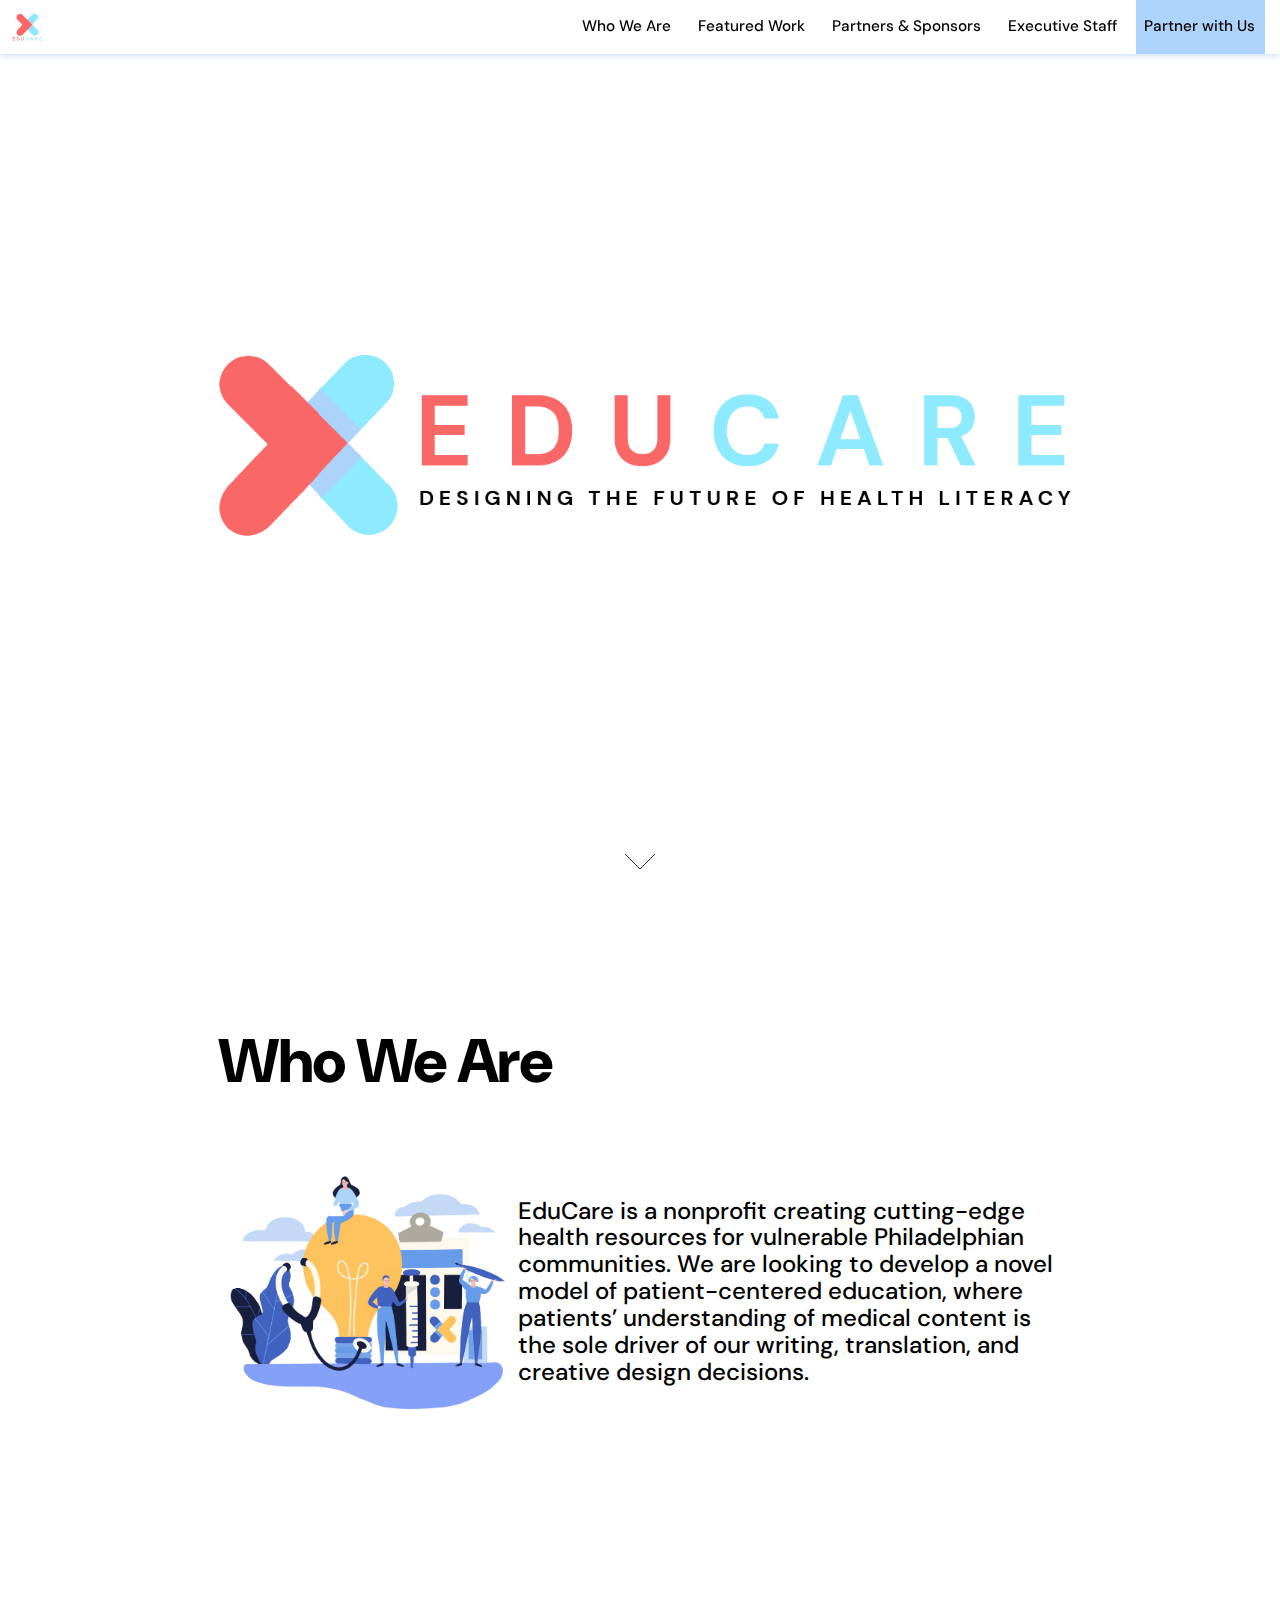
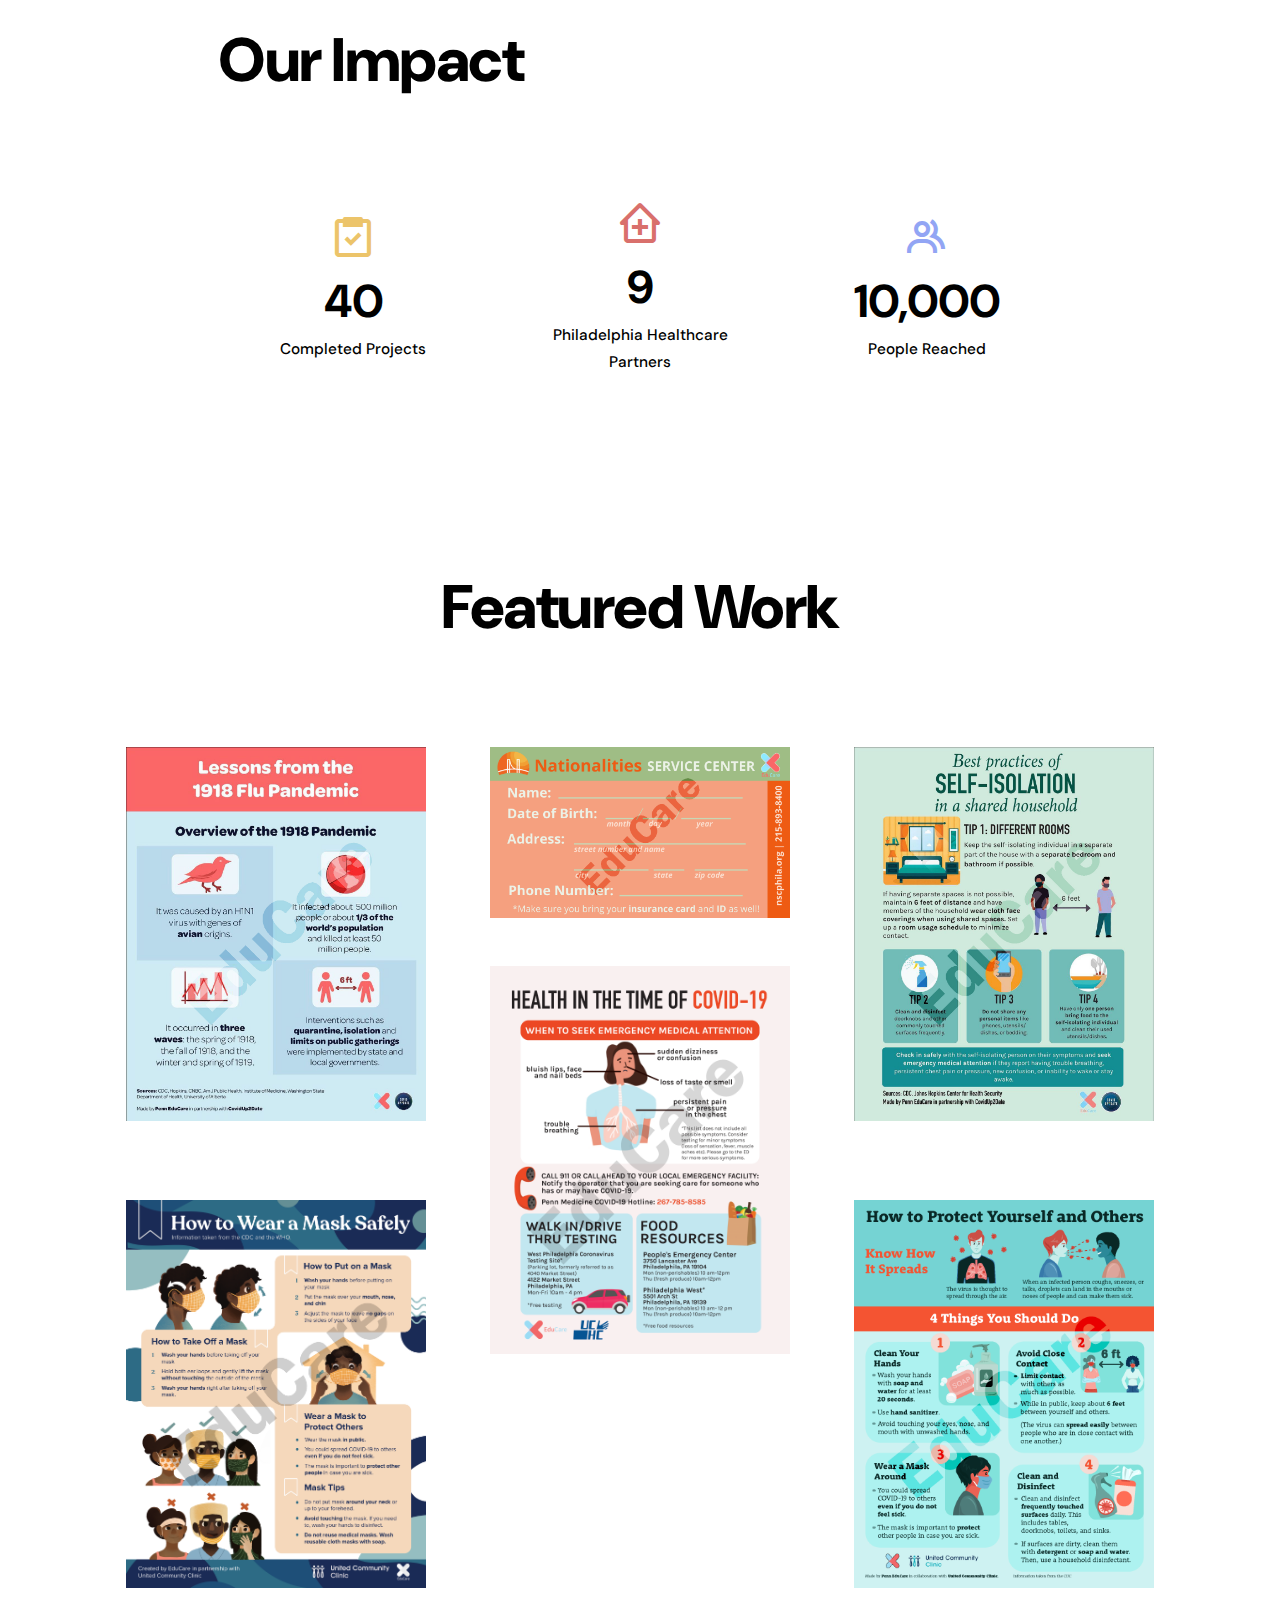
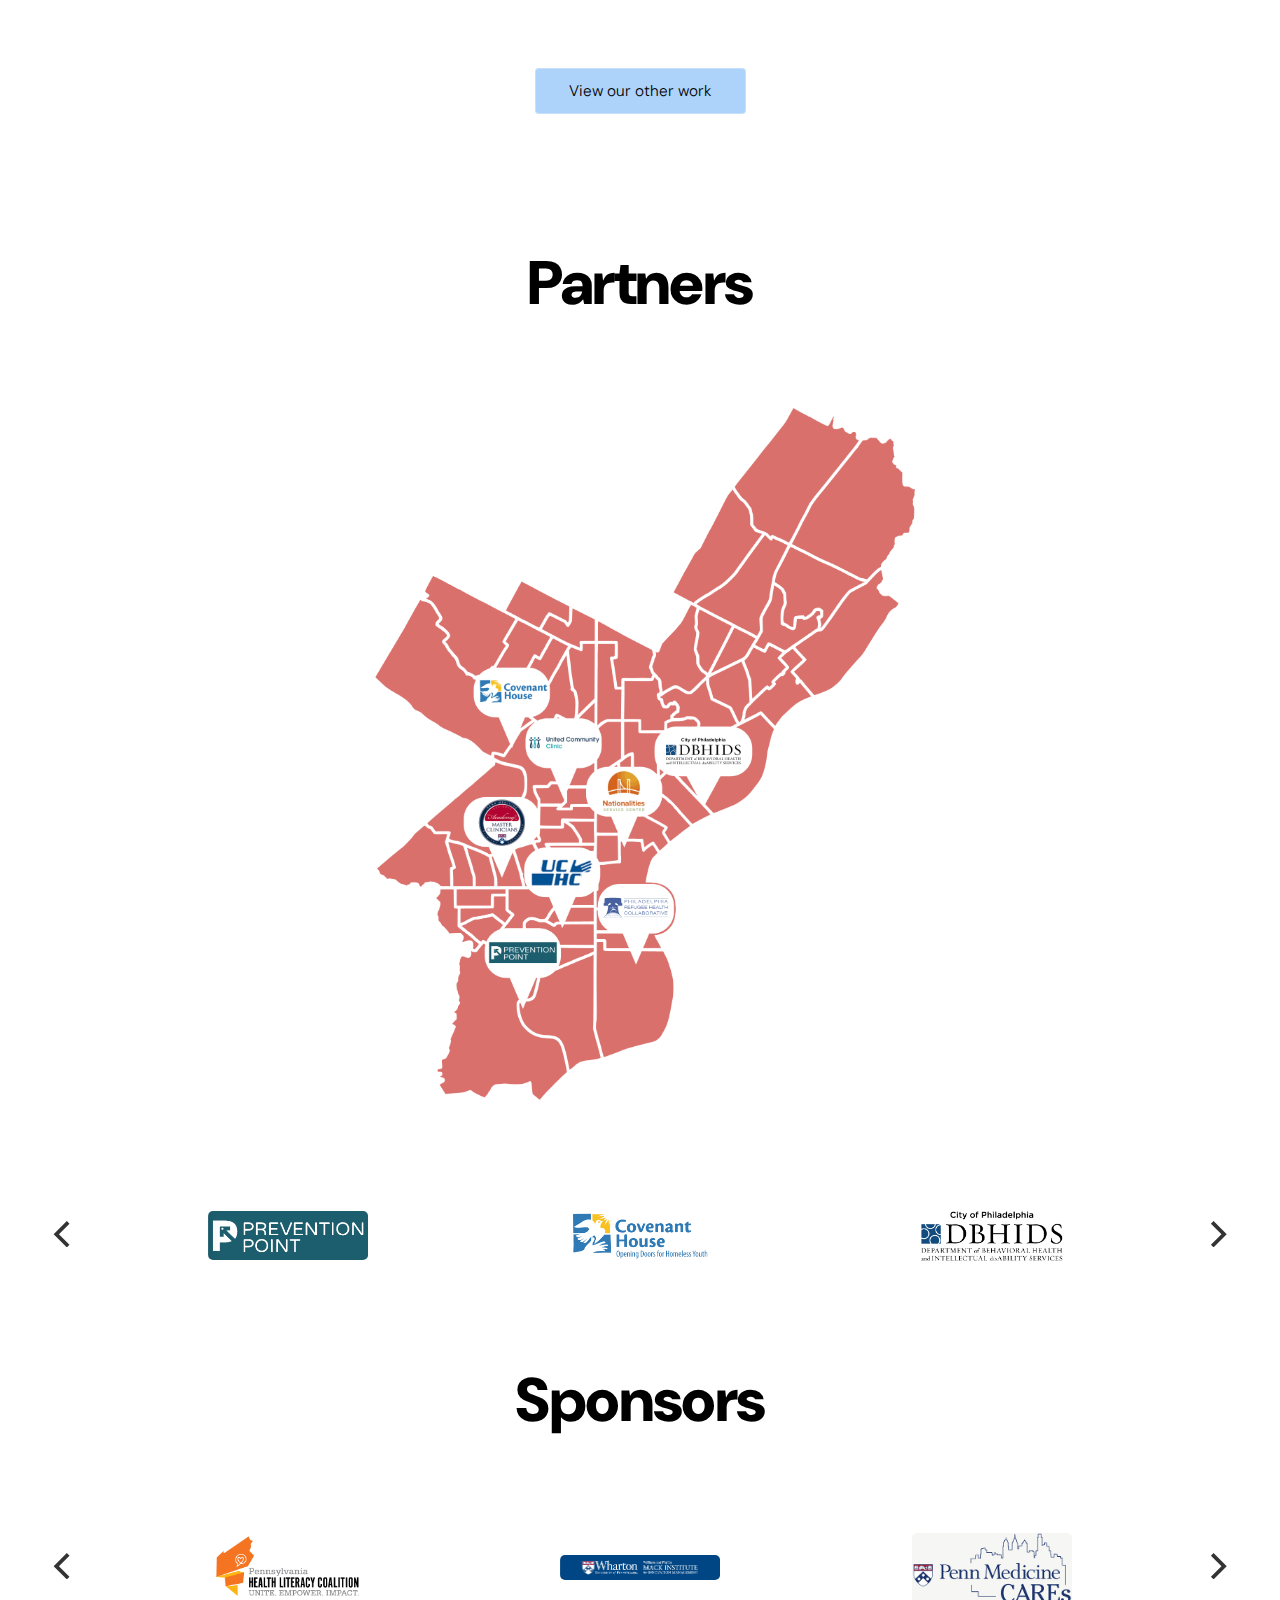
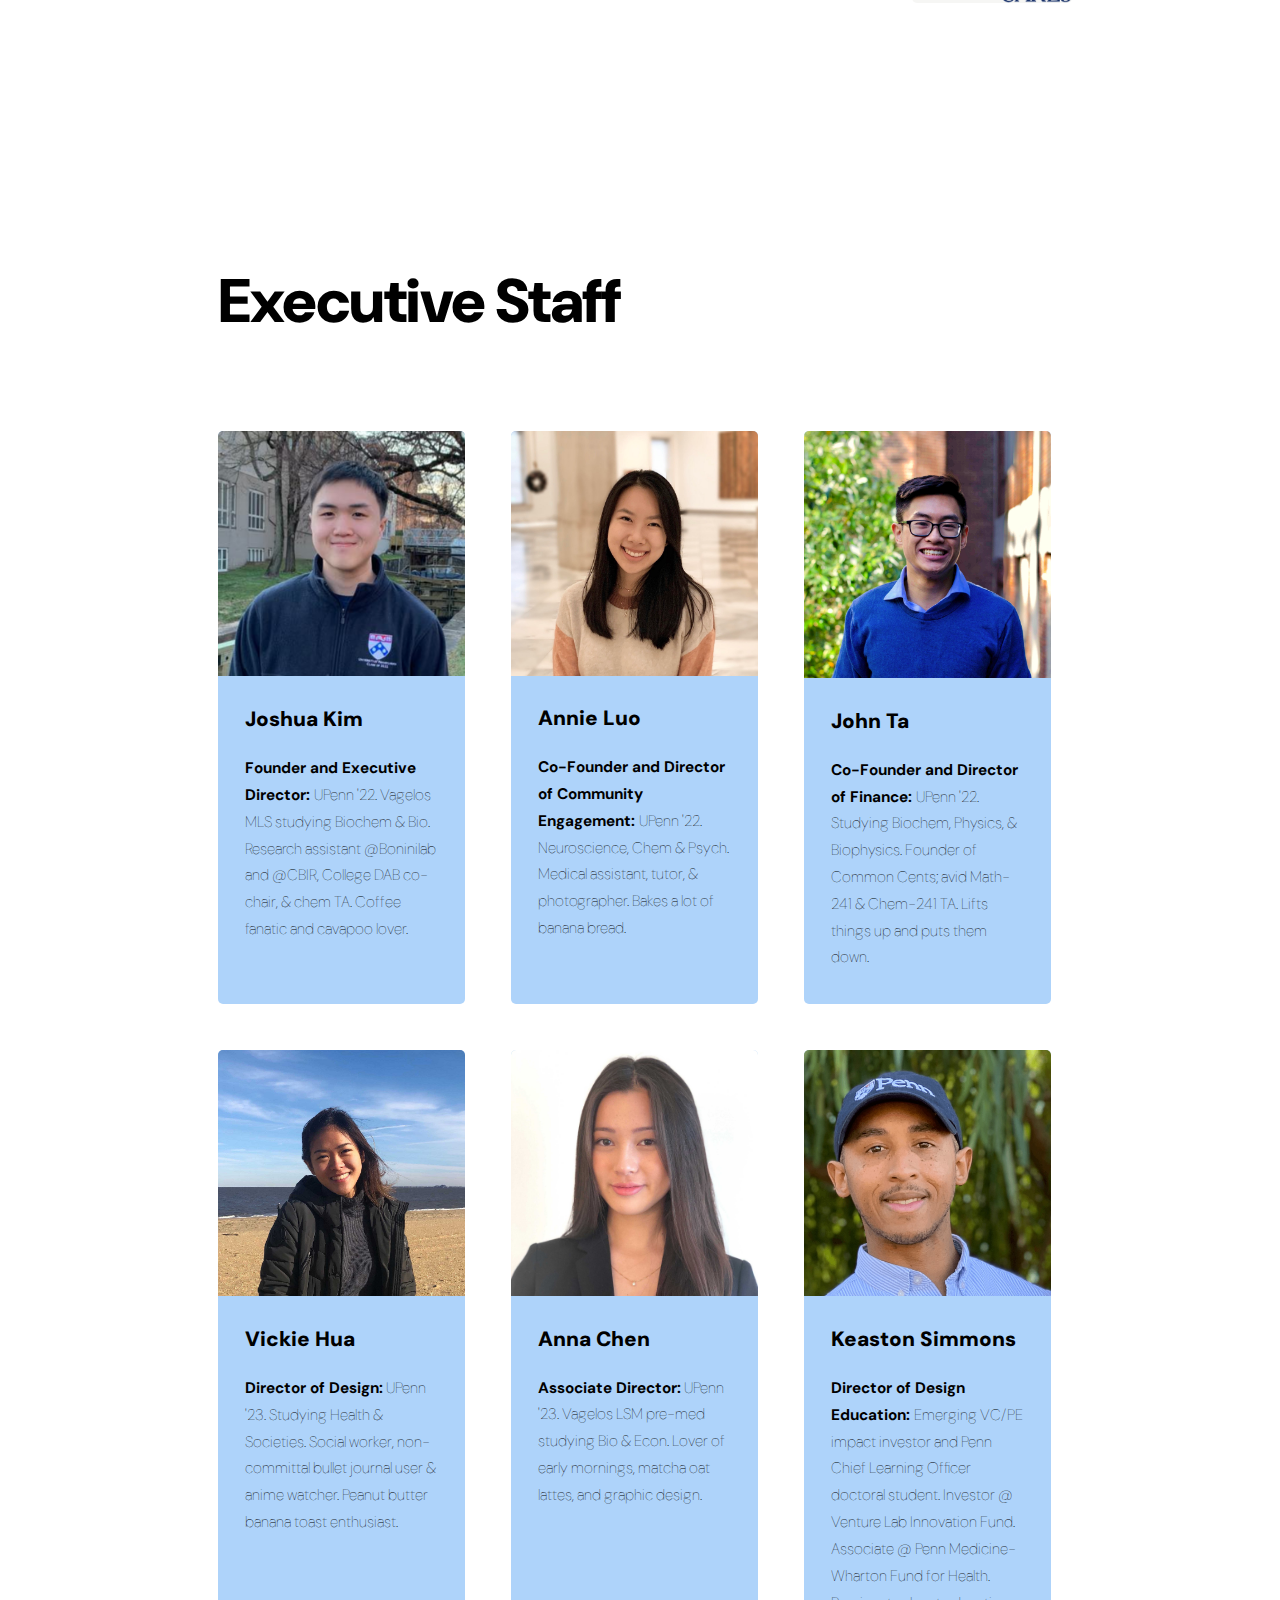
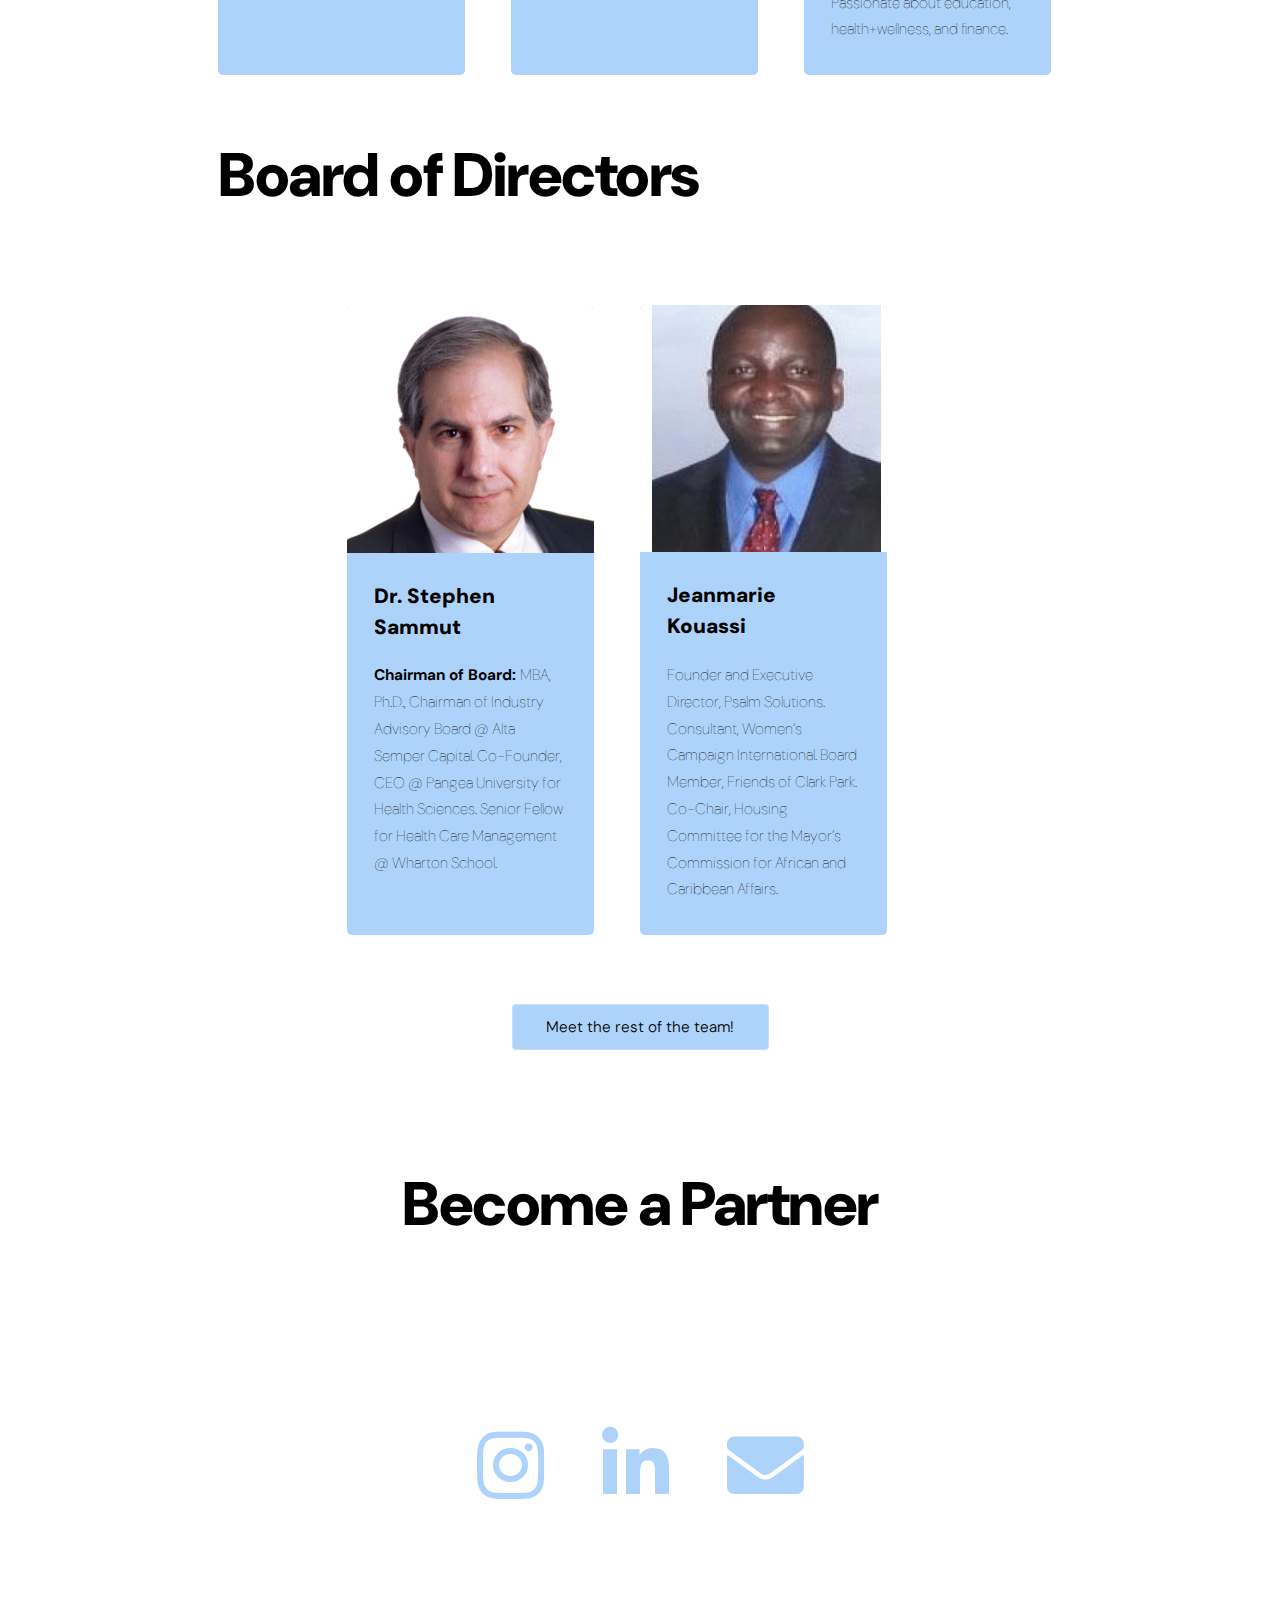
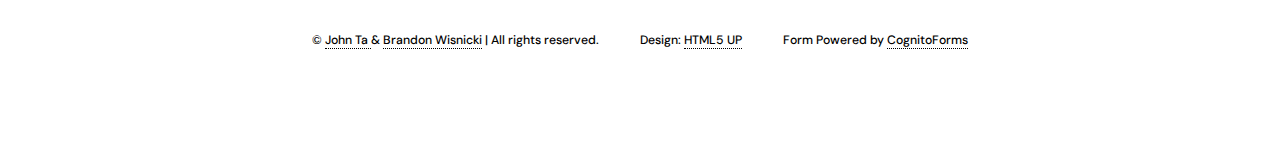
==== index.html @ 71093739 "prevention point" ====
<!DOCTYPE HTML>
<!--
	Code implemented and modified by John Ta (https://john-ta.com)

	Design & Scaling: HTML5 UP
	html5up.net | @ajlkn

	Free for personal and commercial use under the CCA 3.0 license (html5up.net/license)
-->
<html>

<head>
	<title>EduCare</title>
	<meta charset="utf-8" />
	<meta name="viewport" content="width=device-width, initial-scale=1, user-scalable=no" />
	 <meta name="keywords" content="EduCare, Philadelphia, UPenn, Pennsylvania, University of Pennsylvania, Health, Health Literacy">
	 
	 <meta name="description" content="Caring Through Patient Education"/>
	
	
<meta name="google-site-verification" content="NXAVe5AOjYnYst7MnRyB0MbP15GU6fzYdz9HgnEkq9w" />
	<link rel="stylesheet" href="assets/css/bios.css" />
	<link rel="stylesheet" href="assets/css/main.css" />
	<link rel="stylesheet" href="assets/css/custom.css" />
	<link rel="stylesheet" href="assets/css/flickity.min.css" media="screen">
	<script src="assets/js/flickity.pkgd.min.js"></script>
 
<link href='https://unpkg.com/boxicons@2.0.7/css/boxicons.min.css' rel='stylesheet'>
	<!-- 32x32 & 16x16 favicon support -->
	<link rel="icon" type="image/png" href="favicon32.png" sizes="32x32" />
	<link rel="icon" type="image/png" href="favicon16.png" sizes="16x16" />


	

	<!-- Global site tag (gtag.js) - Google Analytics -->
	<script async src="https://www.googletagmanager.com/gtag/js?id=UA-131825248-2"></script>
	<script>
		window.dataLayer = window.dataLayer || [];
		function gtag() { dataLayer.push(arguments); }
		gtag('js', new Date());

		gtag('config', 'UA-131825248-2');
	</script>
	
	
	<script>
	var ImageMap;
	
	window.onload = function () {
	console.log('Hi');
    ImageMap = function (map, img) {
            var n,
                areas = map.getElementsByTagName('area'),
                len = areas.length,
                coords = [],
                previousWidth = 3656;
            for (n = 0; n < len; n++) {
                coords[n] = areas[n].coords.split(',');
            }
            this.resize = function () {
                var n, m, clen,
                    x = img.offsetWidth / previousWidth;
                for (n = 0; n < len; n++) {
                    clen = coords[n].length;
                    for (m = 0; m < clen; m++) {
                        coords[n][m] *= x;
                    }
                    areas[n].coords = coords[n].join(',');
                }
                previousWidth = document.body.clientWidth;
                return true;
            };
            window.onresize = this.resize;
        },
        imageMap = new ImageMap(document.getElementById('partner-map'), document.getElementById('partner-img'));
    imageMap.resize();
    return;
}
	
	</script>
	


	<noscript>
		<link rel="stylesheet" href="assets/css/noscript.css" /></noscript>
</head>

<body class="is-preload landing">
	<div id="page-wrapper">

		<!-- Header -->
		<header id="header" style="position: fixed; top:0; background-color: white; box-shadow: #AED3FA 0 0 8px">

			<a href="#top" style="height: 100%;  border-bottom:none;">
				<img src="images/icon.png" style="padding:.75rem; max-height: 100%;" alt="EduCare" />
			</a>

			<!-- Nav bar -->
			<nav id="nav">
				<ul>
					<!-- <li><a href="#header">To top</a></li> -->

					<li><a href="#mission-statement">Who We Are</a></li>
					<li><a href="#featured-work">Featured Work</a></li>
					<li><a href="#partners-sponsors">Partners & Sponsors</a></li>
					<li><a href="#exec">Executive Staff</a></li>
					<li class="colored-bg-link"><a href="#six" style="color: black !important">Partner with Us</a></li>



				</ul>
			</nav>

		</header>

	<!-- <a href="apply.html">	<div id="notification">
		We're recruiting! Click here to apply.
		</div> </a> -->

		<!-- Top Banner -->
		<section id="banner">
			<div class="content" >
			

				<img class="desktop-logo" style="max-width: 70vw" src="images/neweducarelogo.png" alt="EduCare" />

<img class="mobile-logo" style="max-width: 70vw" src="images/icon.png" alt="EduCare" />

			</div>
			<a href="#mission-statement" class="goto-next">Next</a>
		</section>

		<!-- One -->
		<section id="mission-statement" class="wrapper alt style2">
		

			<div class="inner">
				<h2 style="font-weight: 1000; ">Who We Are</h2>
				
				<p class="mission" style="display: flex; align-items:center">
				
				
					<img alt="" style="width: 50%; min-width: 300px;" src="images\our_mission.png">
        

					<span class="paragraph-text">
						EduCare is a nonprofit creating cutting-edge health resources for vulnerable Philadelphian communities. We are looking to develop a novel model of patient-centered education, where patients’ understanding of medical content is the sole driver of our writing, translation, and creative design decisions. </span>

				</p>

			</div>
		</section>
		
				<!-- One -->
		<section id="impact" class="wrapper alt style2">
		

			<div class="inner">
				<h2 style="font-weight: 1000; ">Our Impact</h2>
				
				<div class="mission" style="display: flex; align-items:center; width: 100%; justify-content: space-around">
				
				<div style="margin-bottom: 1rem;  margin: 1rem; border-radius: 5px; padding: 1rem; width: 20rem; max-width: 90%; text-align: center"> 
				
				 
					<i class='bx  bx-task bx-lg bx-tada-hover' style="color: #ecc46a; font-size: 8rem"></i>
				
				<h1 class='numscroller' data-min='1' data-max='40' data-delay='1' data-increment='1'>40</h1>
				<p>Completed Projects </p>
				</div>
				
				<div style=" margin-bottom: 1rem; margin: 1rem; border-radius: 5px; max-width: 90%; padding: 1rem; width: 23rem; text-align: center "> 
				<i class='bx  bx-clinic bx-lg bx-tada-hover' style="color: #d9706c; font-size: 8rem"></i>
				<h1 class='numscroller' data-min='1' data-max='9' data-delay='1.25' data-increment='1'>9</h1>
				<p>Philadelphia Healthcare Partners </p>
				</div>
				
				<div style=" margin-bottom: 1rem; margin: 1rem; border-radius: 5px; max-width: 90%; padding: 1rem; width: 20rem; text-align: center "> 
				<i class='bx bx-group bx-lg bx-tada-hover' style="color: #92a5f4; font-size: 8rem"></i>
				<h1>
				<span class='numscroller' data-min='1' data-max='10' data-delay='1' data-increment='1'>10</span>,000</h1>
				<p>People Reached</p>
				</div>
				
				
				</div>

			</div>
		</section>

		<!-- Portfolio -->
		<section id="featured-work" class="wrapper alt style2">



			<h2 style="font-weight: 1000; text-align: center">Featured Work</h2>


			<div class="inner" style="width: 75%; margin-top: 0; padding-top: 0">


 <div style="display: flex; flex-direction: row;  justify-content: center">

                                    <div class="home-col">
                
                                        <div class="home-item" onclick="openModal('Lessons from the 1918 Flu Pandemic ', 
                                            'Myahn Walker, C’22', 
                                            'The 1918 influenza pandemic was an H1N1 virus that infected about one-third of the world’s population at that time. Along with @covidup2date, we wanted to inform the public that many lessons are still applicable to the COVID-19 pandemic.',			
                                            './images/portfolio/1918Flu_1.jpg',
                                            'cu2d',
                                            'https://www.instagram.com/p/CDwo8RPBx12/')">
                
                                            <img src="./images/portfolio/1918Flu_1.jpg" class="portfolio-img">
                
                
                                            </p>
                
                
                                        </div>
                                        <div class="home-item"> <img src="./images/portfolio/mask_safely.png" class="portfolio-img" onclick="openModal('How to Wear a Mask Safely', 
                                            'Cynthia Zhou, C’23', 
                                            'We developed a resource on the best practices for mask safety. This handout was given out to vulnerable Philadelphian populations during COVID-19 flu vaccine drives run by Penn Medicine.',
                                            './images/portfolio/mask_safely.png',
                                            'ucc')">
                
                                        </div>
                
                                    </div>
                
                                    <div style="display: flex; flex-direction: row;  justify-content: center">
                
                                        <div class="home-col">
                                            <div class="home-item"> <img src="./images/portfolio/WalletCard_1.png" class="portfolio-img" onclick="openModal('Wallet Card', 
                                                'Valerie Wang, W’24', 
                                                'Many recently arrived immigrants are unaware of the explicit information needed to attend a physician visit in the US. Along with NSC, we created a wallet card that includes all the required information.',
                                                './images/portfolio/WalletCard_1.png', 'nsc')
                                            ">
                
                                            </div>
                                            <div class="home-item" onclick="openModal('COVID-19 Symptoms & Testing Locations', 
                                                'Vickie Hua, C’23', 
                                                'This resource provides information about COVID-19 symptoms and testing locations in Philadelphia. UCHC will be attaching the handout to meals they provide to homeless Philadelphians. The infographic is posted on the @covidup2date Instagram page.',			
                                                './images/portfolio/HealthCovid_1.png',
                                            'uchc')">
                
                                                <img src="./images/portfolio/HealthCovid_1.png" class="portfolio-img">
                
                
                                                </p>
                
                
                                            </div>
                
                
                                        </div>
                
                
                                    </div>
                
                                    <div style="display: flex; flex-direction: row;  justify-content: center">
                
                                        <div class="home-col">
                
                                            <div class="home-item" onclick="openModal('Best Practices of Self-Isolation in a Shared Household', 
                                                'Vickie Hua, C’23', 
                                                'This resource, posted on the provides four helpful tips on self-isolating in a shared household if exposed to someone with COVID-19 or while waiting for test results to return. The infographic is posted on the @covidup2date Instagram page.',			
                                                './images/portfolio/SelfIsolation_1.jpg',
                                            'cu2d',
                                            'https://www.instagram.com/p/CCGwbOBh8Xh/')">
                
                                                <img src="./images/portfolio/SelfIsolation_1.jpg" class="portfolio-img">
                
                
                                                </p>
                
                
                                            </div>
                                            <div class="home-item"> <img src="./images/portfolio/protectyourselfandothers.png" class="portfolio-img" onclick="openModal('How to Protect Yourself and Others', 
                                                'Myahn Walker, C’22', 
                                                'We developed a resource on important measures to protect yourselves and others during the COVID-19 pandemic. This handout was given out to vulnerable Philadelphian populations during COVID-19 flu vaccine drives run by Penn Medicine.',
                                                './images/portfolio/protectyourselfandothers.png',
                                            'ucc')">
                
                                            </div>
                
                                        </div>
                
                
                                    </div>
                
                
                                </div>

				<div style="display: flex; justify-content: center">
					<a href="https://www.instagram.com/educare.health/
" class="button">View our other work</a>
				</div>

			</div>
		</section>





		<!-- Our Partners -->


		<section id="partners-sponsors" class="wrapper style2">

			<h2 style="font-weight: 1000; text-align: center" id="muli-font">Partners</h2>

			<div class="inner partner-section" style="width: 95%; margin-top: 0; padding-top: 0; display: flex; flex-direction: column">

				<div style="width:100%;display: flex; justify-content: center; align-items: center; ">
				<!--	<iframe title="" aria-label="Map" id="datawrapper-chart-Mkdyb" src="https://datawrapper.dwcdn.net/Mkdyb/3/"
					 scrolling="no" frameborder="0" style="z-index: 1; width: 0; min-width: 100% !important; border: none;" height="663"></iframe>
					<script type="text/javascript">!function () { "use strict"; window.addEventListener("message", (function (a) { if (void 0 !== a.data["datawrapper-height"]) for (var e in a.data["datawrapper-height"]) { var t = document.getElementById("datawrapper-chart-" + e) || document.querySelector("iframe[src*='" + e + "']"); t && (t.style.height = a.data["datawrapper-height"][e] + "px") } })) }();
					</script> -->
					
					<img alt="Map of Philadelphia and Partners" style="width: 40rem; max-width: 90%" id="partner-img" usemap="#partnermap" src="images/philly.png" />
				


<map name="partnermap" id="partner-map">
    <area target="_blank" alt="UHC" title="UHC" href="https://www.uchcphiladelphia.org" coords="1179,2628,1586,2883" shape="rect">
    <area target="_blank" alt="The Academy of Master Clinicians" title="The Academy of Master Clinicians" href="https://www.med.upenn.edu/fapd/academy-of-master-clinicians/" coords="874,2328,1200,2612" shape="rect">
    <area target="_blank" alt="Prevention Point" title="Prevention Point" href="https://ppponline.org/" coords="941,3078,1377,3359" shape="rect">
    <area target="_blank" alt="Covenant House" title="Covenant House" href="https://www.covenanthouse.org/" coords="874,1586,1313,1851" shape="rect">
    <area target="_blank" alt="DBHIDS" title="DBHIDS" href="https://dbhids.org/" coords="1940,1925,2460,2200" shape="rect">
    <area target="_blank" alt="NSC" title="NSC" href="https://nscphila.org/" coords="1558,2157,1931,2423" shape="rect">
    <area target="_blank" alt="United Community Clinic" title="United Community Clinic" href="https://www.unitedcommunityclinic.com/" coords="1184,1880,1604,2148" shape="rect">
    <area target="_blank" alt=" Refugee Clinic at Penn Center for Primary Care" title=" Refugee Clinic at Penn Center for Primary Care" href="https://www.med.upenn.edu/globalhealth/refugee-clinic.html" coords="1597,2819,2023,3097" shape="rect">
</map>
					
				</div>

<div class="main-carousel" data-flickity='{ "cellAlign": "center", "contain": true,  "autoPlay": 2000 ,  "wrapAround": true, "pageDots": false, "pauseAutoPlayOnHover": false   }'>
					<div class="carousel-cell">
						<a href="https://www.covenanthouse.org/"><img style="align-self: center; width: 200px; vertical-align: text-top" class="imagea" src="images/logos/covhouse.jpg"
						 alt="Covenant House Pennsylvania Logo" /> </a>
					</div>
					<div class="carousel-cell">
						<a href="https://dbhids.org/"><img style="align-self: center; vertical-align: text-top" class="imagea" src="images/logos/dbhids.jpg"
						 alt="Philadelphia Department of Behavioral Health and Intellectual Disability Services Logo" />
					  </a>
					
					</div>
  
  
    <div class="carousel-cell">
						<a href="https://nscphila.org"><img style="align-self: center; vertical-align: text-top" class="imagea" src="images/nsc.png" alt="Nationalities Service Center Logo" />
						  </a>


  </div>
  
  
    <div class="carousel-cell">
						<a href="https://www.unitedcommunityclinic.com/"> <img style="align-self: center;  vertical-align: text-top" class="imagea" src="images/logos/ucc.jpg"
						 alt="United Community Clinic Logo" />
					  </a>
  </div>
  
    <div class="carousel-cell">
						<a href="https://www.med.upenn.edu/globalhealth/refugee-clinic.html">	<img style="align-self: center;  vertical-align: text-top" class="imagea" src="images/logos/womenrefugeeclinic.png"
						 alt="Refugee Women’s Clinic Logo" />
					  </a>
  </div>
  
    <div class="carousel-cell">
						<a href="https://www.uchcphiladelphia.org/"><img style="align-self: center;vertical-align: text-top" class="imagea" src="images/uchc2.png" alt="University City Hospitality Coalition Logo" />
						  </a>


  </div>
  
 
      <div class="carousel-cell">
						<a href="https://www.med.upenn.edu/fapd/academy-of-master-clinicians/"><img style="align-self:center;  vertical-align: text-top" class="imagea" src="images/logos/master-clinicians.png"
						 alt="Penn Academy of Master Clinicians Logo" />
						  </a>


  </div>
  
   <div class="carousel-cell">
						<a href="https://ppponline.org/"> <img style="align-self: center;  vertical-align: text-top" class="imagea" src="images/logos/Prevention_Point.png"
						 alt="Prevention Point Logo" />
					  </a>
  </div>
  


  
</div>


				<div style="display: flex; flex-wrap: wrap; align-items: stretch; justify-content: center;">
			
				
				</div>
				
							<h2 style="font-weight: 1000; text-align: center; margin-bottom: 0" id="muli-font">Sponsors</h2>
											

<div class="main-carousel" data-flickity='{ "cellAlign": "center", "contain": true,  "autoPlay": 2000 ,  "wrapAround": true, "pageDots": false, "pauseAutoPlayOnHover": false   }'>
					
  <div class="carousel-cell">
			<a href="https://mackinstitute.wharton.upenn.edu/"><img style="align-self: center; width: 200px; vertical-align: text-top" class="imagea" src="images/logos/Mack_Institute.png"
						 alt="Mack Institute Logo" />
						<!-- Link --> </a>				 
  </div>
  
    <div class="carousel-cell">
			<a href="https://www.pennmedicine.org/about/serving-our-community"><img style="align-self: center; width: 200px; vertical-align: text-top" class="imagea" src="images/logos/pm_cares.jpg"
						 alt="Penn Medicine CAREs Grant Logo" />
						<!-- Link -->  </a>			 
  </div>
  
    <div class="carousel-cell">
		<a href="https://www.gingerlabs.com/"><img style="align-self: center; width: 200px; vertical-align: text-top" class="imagea" src="images/logos/notability.jpg"
						 alt="Notability Logo" />
						<!-- Link -->  </a>				 
  </div>
  
    <div class="carousel-cell">
			<a href="https://entrepreneurship.wharton.upenn.edu/innovation-fund/"> <img style="align-self: center; width: 200px; vertical-align: text-top" class="imagea" src="images/logos/innofund.png"
						 alt="Innovation Fund Implementation Award - Venture Lab Logo" />
						<!-- Link --> </a>			 
  </div>
  
    <div class="carousel-cell">
			<a href="https://asana.com/"><img style="align-self: center; width: 200px; vertical-align: text-top" class="imagea" src="images/logos/asana.png"
						 alt="Asana Logo" />
						<!-- Link -->  </a>				 
  </div>
  
   <div class="carousel-cell">
						<a href="https://healthliteracypa.org/"> <img style="align-self: center; width: 200px; vertical-align: text-top" class="imagea" src="images/logos/phlc.png"
						 alt="Pennsylvania Health Literacy Coalition Logo" />
						 </a>
  </div>
  

	
			</div>



			<!-- <a href="#featured-work" class="goto-next scrolly">Next</a> -->

		</section>

		<!-- Our team section bios -->
		<section id="exec" class="wrapper  style2">
			<div class="inner">

				<h2 style="font-weight: 1000">Executive Staff</h2>

				<!-- ABOUT THE TEAM SECTION-->

				<section class="features">
					<article>
						<img class="imagea" src="images/joshkim123.png" alt="Joshua Kim Headshot" />

						<h3 style="font-weight: 1000">
							Joshua Kim
						</h3>

						<p id="nunito-font-thin">
							<b id="nunito-font">Founder and Executive Director: </b> UPenn '22. Vagelos MLS studying Biochem & Bio. Research assistant @Boninilab and @CBIR, College DAB co-chair, & chem TA. Coffee fanatic and cavapoo lover.
						</p>

					</article>

					<article>
						<img class="imagea" src="images/annieluo123.jpeg" alt="Annie Luo Headshot" />

						<h3 style="font-weight: 1000" id="muli-font">
							Annie Luo
						</h3>

						<p id="nunito-font-thin">
							<b id="nunito-font">Co-Founder and Director of Community Engagement: </b> UPenn '22. Neuroscience, Chem &amp; Psych. Medical assistant, tutor, &amp; photographer. Bakes a lot of banana bread.
						</p>

					</article>

					<article>
						<img class="imagea" src="images/profiles/John_Ta.jpg" alt="John Ta Headshot" />

						<h3 style="font-weight: 1000" id="muli-font">
							John Ta
						</h3>

						<p id="nunito-font-thin">
							<b id="nunito-font">Co-Founder and Director of Finance: </b> UPenn '22. Studying Biochem, Physics, & Biophysics. Founder of Common
							Cents; avid Math-241 & Chem-241 TA. Lifts things up and puts them down.
						</p>

					</article>



					<article>
						<img class="imagea" src="images/profiles/Vickie_Hua.jpg" alt="Vickie Hua Headshot" />

						<h3 style="font-weight: 1000" id="muli-font">
							Vickie Hua
						</h3>

						<p id="nunito-font-thin">
							<b id="nunito-font">Director of Design:</b> UPenn '23. Studying Health & Societies. Social worker, non-committal bullet
							journal user & anime watcher. Peanut butter banana toast enthusiast.
						</p>

					</article>

					<article>
						<img class="imagea" src="images/profiles/Anna_Chen.jpg" alt="Anna Chen Headshot" />

						<h3 style="font-weight: 1000" id="muli-font">
							Anna Chen
						</h3>

						<p id="nunito-font-thin">
							<b id="nunito-font">Associate Director:</b> UPenn '23. Vagelos LSM pre-med studying Bio & Econ. Lover of early
							mornings, matcha oat lattes, and graphic design.
						</p>

					</article>
					
					<article>
								<img class="imagea" src="images/profiles/Keaston_Simmons.jpg" alt="" />

								<h3 style = "font-weight: 1000" id = "muli-font" class="">
									Keaston Simmons
								</h3>

								<p id = "nunito-font-thin">
								<strong>Director of Design Education: </strong>Emerging VC/PE impact investor and Penn Chief Learning Officer doctoral student. Investor @ Venture Lab Innovation Fund. Associate @ Penn Medicine-Wharton Fund for Health. Passionate about education, health+wellness, and finance.
								</p>

							</article>

			
				</section>
				
				

						<h2 style = "font-weight: 1000" id = "muli-font" class="">Board of Directors</h2> 

						<!-- ABOUT THE TEAM SECTION-->
						
						<section class="features" style="justify-content: center">
							
							<article>
								<img class="imagea" src="images/profiles/Steve_Sammut.jpg" alt="" />

								<h3 style = "font-weight: 1000" id = "muli-font" class="">
									Dr. Stephen Sammut
								</h3>

								<p id = "nunito-font-thin">
									<strong>Chairman of Board: </strong>MBA, Ph.D., Chairman of Industry Advisory Board @ Alta Semper Capital. Co-Founder, CEO @ Pangea University for Health Sciences. Senior Fellow for Health Care Management @ Wharton School. 
								</p>

							</article>
							
								<article>
								<img class="imagea" src="images/profiles/jeanmarie_kouassi.jpg" alt="" />

								<h3 style = "font-weight: 1000; width: 90%" id = "muli-font" class="">
									 Jeanmarie Kouassi
								</h3>

								<p id = "nunito-font-thin">
Founder and Executive Director, Psalm Solutions. Consultant, Women’s Campaign International. Board Member, Friends of Clark Park. Co-Chair, Housing Committee for the Mayor’s Commission for African and Caribbean Affairs.
								</p>

							</article>

						
						</section>
					
			</div>

			<div style="display: flex; justify-content: center">
				<a href="team.html" class="button">Meet the rest of the team!</a>
			</div>


		</section>


		<!-- Five 
		<section id="five" class="wrapper style2 special fade">
			<div class="container" style="text-align: center">
				<header>


					<h2 style="font-weight: 1000" id="muli-font">Interested in joining our team?</h2>

					<img alt="" src="images\join_team.png" style="width: 35%;min-width: 300px;">

					<p class="paragraph-text"> We're actively recruiting for our Research, Design, and Strategic Finance Teams. 
						<br /><br />

						<b>
							Interested in Joining? </b>
					</p>

					<a href="apply.html" class="button">Apply Now!</a>

				</header>-->

				<!--
						<div class="col-4 col-12-xsmall"> 
							<ul class="actions">
								<li id = "trebuchet-font" style = "margin: 0 auto 0 auto;"><a href="https://forms.gle/VSNJZa3ZbFjcKhtH8" class="button">Apply today!</a></li>
							</ul>
						</div>
					-->

			</div>
		</section>
		<section id="six" class="wrapper style2 special fade">
					<h2 style="font-weight: 1000" id="muli-font">Become a Partner</h2>

<div class="cognito">
<script src="https://www.cognitoforms.com/s/T7jB8YR8Yki3M7vwAcU1og"></script>
<script>Cognito.load("forms", { id: "1" });</script>
</div>
		</section>


		<!-- Footer -->
		<footer id="footer">
			<ul class="icons" style="font-size: 3rem">

				<li><a href="https://instagram.com/educare.health" class="icon brands alt fa-instagram"><span class="label">Instagram</span></a></li>

				<li><a href="https://www.linkedin.com/company/penneducare/" class="icon brands alt fa-linkedin-in"><span class="label">LinkedIn</span></a></li>

				<li><a href="mailto:info@educarehealth.org" class="icon solid alt fa-envelope"><span class="label">Email</span></a></li>
			</ul>
			<ul class="copyright">
				<li>&copy; <a href="https://john-ta.com"> John Ta </a> & <a href="https://www.brandonwisnicki.com/"> Brandon
						Wisnicki</a> | All rights reserved.</li>

				<li>Design: <a href="http://html5up.net">HTML5 UP</a></li>
				<li>Form Powered by <a href="https://www.cognitoforms.com">CognitoForms</a></li>

			</ul>
		</footer>

	</div>


	<!-- Modal -->
	<div id="myModal" class="modal">

		<!-- Modal content -->
		<div class="modal-content">
			<div class="modal-header">
				<span class="close">&times;</span>
				<h2 id="modal-title" class="modal-text"></h2>
			</div>
			<div class="modal-body">
				<div style="display: flex; flex-direction: row; flex-wrap: wrap;  justify-content: center; align-items: center;">
					<img alt="Graphic" id="modal-image" class="modal-img" />

					<div style="display: flex; flex-direction: column;">
						<p style="width: 600px; max-width: 40vw; padding-left: 2rem;" class="modal-text" id="description-text">

						</p>
						<a target="_blank" id="instagram-link" class="icon brands alt fa-instagram" style="color: black; padding-left: 2rem;"><span
							 class="label">Instagram</span> View on Instagram</a>

						<div class="modalMetaBox">
							<i class="modal-text" id="author-text">
							</i>

							<p>
								<span id="partner-name"></span></p>
						</div>


					</div>
				</div>
			</div>

		</div>

	</div>

	<!-- Scripts -->
	
	
	

        <script>
                var modal = document.getElementById("myModal");
        
                var partnerName = document.getElementById('partner-name');
        
                var title = document.getElementById("modal-title");
        
                var author = document.getElementById("author-text");
        
                var description = document.getElementById("description-text");
        
                var igLink = document.getElementById('instagram-link')
        
                var partners = {
        
                    nsc: 'images/nsc.png',
                    cu2d: 'images/covidup2date.png',
                    uchc: 'images/uchc2.png',
					ucc: 'images/logos/ucc.jpg'
        
                };
        
        
                var image = document.getElementById('modal-image');
                // Get the button that opens the modal
        
                // Get the <span> element that closes the modal
                var span = document.getElementsByClassName("close")[0];
        
                // When the user clicks the button, open the modal 
        
                // When the user clicks on <span> (x), close the modal
                span.onclick = function () {
                    modal.style.display = "none";
                }
        
                function getPartnerName(partner) {
                    switch (partner) {
                        case 'nsc':
                            return 'Nationalities Service Center (NSC)'
                        case 'cu2d':
                            return '@CovidUp2Date'
                        case 'uchc':
                            return 'University City Hospitality Coalition'
						case 'ucc':
							return 'United Health Clinic'
						default:
							return 'an Organization'
                    }
                }
        
                function openModal(titleText, authorText, descriptionText, link, partner, ig) {
                    var modal = document.getElementById("myModal");
        
        
                    if(ig){
                        igLink.style.opacity = 1;
                        igLink.href = ig;
                    }
                    else {
        
                        igLink.removeAttribute("href");
                        igLink.style.opacity = 0;
                    }
        
                    title.textContent = titleText;
                    author.textContent = 'Created by ' + authorText;
                    description.textContent = descriptionText;
                    image.src = link;
                    
                    modal.style.display = "block";
        
                    partnerName.textContent = "In Partnership with " + getPartnerName(partner);
                }
        
                window.onclick = function (event) {
                    if (event.target == modal) {
                        modal.style.display = "none";
                    }
                }
        
            </script>
			
	<script>
	//Notification popup script
	/*window.addEventListener('load', 
	  function() { 
		setTimeout(function(){ 
		 document.getElementById('notification').style.top = '5rem';
	 	 document.getElementById('notification').style.opacity = '1';
	 }, 500);
		
		
		
	  }, false);*/

	</script>
	
	<script src="assets/js/jquery.min.js"></script>
	<script src="assets/js/jquery.numscroller-1.0.js"></script>
	<script src="assets/js/jquery.scrolly.min.js"></script>
	<script src="assets/js/jquery.dropotron.min.js"></script>
	<script src="assets/js/jquery.scrollex.min.js"></script>
	<script src="assets/js/browser.min.js"></script>
	<script src="assets/js/breakpoints.min.js"></script>
	<script src="assets/js/util.js"></script>
	<script src="assets/js/main.js"></script>

</body>

</html>
---- assets/css/bios.css ----
@import url("fontawesome-all.min.css");
@import url("https://fonts.googleapis.com/css?family=Roboto:100,300,100italic,300italic");
@import url("https://fonts.googleapis.com/css?family=Muli");

@import url('https://fonts.googleapis.com/css2?family=DM+Sans:ital,wght@0,400;0,500;0,700;1,400&display=swap');


/* Wrapper */

	#wrapper > header {
		padding: 11em 0 2.25em 0 ;
	}

		#wrapper > header .inner {
			margin: 0 auto;
			width: 55em;
		}

		#wrapper > header h2 {
			border-bottom: solid 2px rgba(255, 255, 255, 0.125);
			font-size: 2em;
			margin-bottom: 0.8em;
			padding-bottom: 0.4em;
		}

		#wrapper > header p {
			font-family: "DM Sans", Helvetica, sans-serif;
			font-size: 1em;
			font-weight: 200;
			letter-spacing: 0.1em;
			line-height: 2;
			text-transform: uppercase;
		}

	@media screen and (max-width: 1280px) {

		#wrapper > header {
			padding: 9em 0 6.25em 0 ;
			background-color: #2e3141;
			background-image: linear-gradient(to top, rgba(46, 49, 65, 0.8), rgba(46, 49, 65, 0.8)), url("../../images/bg.jpg");
			background-size: auto,
 cover;
			background-position: center,
 0% 30%;
			margin-bottom: -6.5em;
		}

	}

	@media screen and (max-width: 980px) {

		#wrapper > header {
			padding: 11em 3em 7.375em 3em ;
			background-size: auto,
 cover;
			background-position: center,
 0% 0%;
			margin-bottom: -4.75em;
		}

			#wrapper > header .inner {
				width: 100%;
			}

	}

	@media screen and (max-width: 736px) {

		#wrapper > header {
			padding: 6.5em 2em 3em 2em ;
			background-size: auto,
 125%;
			margin-bottom: -2.5em;
		}

			#wrapper > header h2 {
				font-size: 1.25em;
			}

			#wrapper > header p {
				font-size: 0.8em;
			}

	}

	.wrapper {
		background-color: white; /* background color of bios */
		position: relative;
	}

		.wrapper .inner {
			padding: 3em 0 1em 0 ;
			margin: 0 auto;
			width: 55em;
		}

		.wrapper.style2 {
			background-color: #353849;
		}

			.wrapper.style2:before, .wrapper.style2:after {
				background-image: url("data:image/svg+xml;charset=utf8,%3Csvg xmlns='http://www.w3.org/2000/svg' width='100' height='100' viewBox='0 0 100 100' preserveAspectRatio='none'%3E%3Cpolygon points='0,100 100,0 100,100' style='fill:%23353849%3B' /%3E%3C/svg%3E");
			}

			.wrapper.style2:before {
				box-shadow: inset 0 -1px 0 0 #353849, 0 1px 0 0 #353849;
			}

			.wrapper.style2:after {
				box-shadow: inset 0 -1px 0 0 #353849, 0 1px 0 0 #353849;
			}

		.wrapper.style3 {
			background-color: #3d4051;
		}

			.wrapper.style3:before, .wrapper.style3:after {
				background-image: url("data:image/svg+xml;charset=utf8,%3Csvg xmlns='http://www.w3.org/2000/svg' width='100' height='100' viewBox='0 0 100 100' preserveAspectRatio='none'%3E%3Cpolygon points='0,100 100,0 100,100' style='fill:%233d4051%3B' /%3E%3C/svg%3E");
			}

			.wrapper.style3:before {
				box-shadow: inset 0 -1px 0 0 #3d4051, 0 1px 0 0 #3d4051;
			}

			.wrapper.style3:after {
				box-shadow: inset 0 -1px 0 0 #3d4051, 0 1px 0 0 #3d4051;
			}

		.wrapper.style4 {
			background-color: #454858;
		}

			.wrapper.style4:before, .wrapper.style4:after {
				background-image: url("data:image/svg+xml;charset=utf8,%3Csvg xmlns='http://www.w3.org/2000/svg' width='100' height='100' viewBox='0 0 100 100' preserveAspectRatio='none'%3E%3Cpolygon points='0,100 100,0 100,100' style='fill:%23454858%3B' /%3E%3C/svg%3E");
			}

			.wrapper.style4:before {
				box-shadow: inset 0 -1px 0 0 #454858, 0 1px 0 0 #454858;
			}

			.wrapper.style4:after {
				box-shadow: inset 0 -1px 0 0 #454858, 0 1px 0 0 #454858;
			}

		.wrapper.style5 {
			background-color: #4d5060;
		}

			.wrapper.style5:before, .wrapper.style5:after {
				background-image: url("data:image/svg+xml;charset=utf8,%3Csvg xmlns='http://www.w3.org/2000/svg' width='100' height='100' viewBox='0 0 100 100' preserveAspectRatio='none'%3E%3Cpolygon points='0,100 100,0 100,100' style='fill:%234d5060%3B' /%3E%3C/svg%3E");
			}

			.wrapper.style5:before {
				box-shadow: inset 0 -1px 0 0 #4d5060, 0 1px 0 0 #4d5060;
			}

			.wrapper.style5:after {
				box-shadow: inset 0 -1px 0 0 #4d5060, 0 1px 0 0 #4d5060;
			}

		.wrapper.style6 {
			background-color: #555867;
		}

			.wrapper.style6:before, .wrapper.style6:after {
				background-image: url("data:image/svg+xml;charset=utf8,%3Csvg xmlns='http://www.w3.org/2000/svg' width='100' height='100' viewBox='0 0 100 100' preserveAspectRatio='none'%3E%3Cpolygon points='0,100 100,0 100,100' style='fill:%23555867%3B' /%3E%3C/svg%3E");
			}

			.wrapper.style6:before {
				box-shadow: inset 0 -1px 0 0 #555867, 0 1px 0 0 #555867;
			}

			.wrapper.style6:after {
				box-shadow: inset 0 -1px 0 0 #555867, 0 1px 0 0 #555867;
			}

		.wrapper.spotlight {
			background-color: #4c5c96;
		}

			.wrapper.spotlight:before, .wrapper.spotlight:after {
				background-image: url("data:image/svg+xml;charset=utf8,%3Csvg xmlns='http://www.w3.org/2000/svg' width='100' height='100' viewBox='0 0 100 100' preserveAspectRatio='none'%3E%3Cpolygon points='0,100 100,0 100,100' style='fill:%234c5c96%3B' /%3E%3C/svg%3E");
			}

			.wrapper.spotlight:before {
				box-shadow: inset 0 -1px 0 0 #4c5c96, 0 1px 0 0 #4c5c96;
			}

			.wrapper.spotlight:after {
				box-shadow: inset 0 -1px 0 0 #4c5c96, 0 1px 0 0 #4c5c96;
			}

			.wrapper.spotlight .inner {
				display: -moz-flex;
				display: -webkit-flex;
				display: -ms-flex;
				display: flex;
				-moz-align-items: center;
				-webkit-align-items: center;
				-ms-align-items: center;
				align-items: center;
				-moz-flex-direction: row;
				-webkit-flex-direction: row;
				-ms-flex-direction: row;
				flex-direction: row;
			}

			.wrapper.spotlight .image {
				/*border-radius: 100%;*/
				margin: 0 3em 2em 0;
				width: 22em;
				overflow: hidden;
				-ms-flex: 1;
			}

				.wrapper.spotlight .image img {
					/*border-radius: 100%;*/
					width: 100%;
				}

			.wrapper.spotlight .content {
				width: 100%;
				-ms-flex: 2;
			}

			.wrapper.spotlight:nth-child(2n - 1) .inner {
				-moz-flex-direction: row-reverse;
				-webkit-flex-direction: row-reverse;
				-ms-flex-direction: row-reverse;
				flex-direction: row-reverse;
				text-align: right;
			}

			.wrapper.spotlight:nth-child(2n - 1) .image {
				margin: 0 0 2em 3em;
			}

			.wrapper.spotlight.style2 {
				background-color: #45558d;
			}

				.wrapper.spotlight.style2:before, .wrapper.spotlight.style2:after {
					background-image: url("data:image/svg+xml;charset=utf8,%3Csvg xmlns='http://www.w3.org/2000/svg' width='100' height='100' viewBox='0 0 100 100' preserveAspectRatio='none'%3E%3Cpolygon points='0,100 100,0 100,100' style='fill:%2345558d%3B' /%3E%3C/svg%3E");
				}

				.wrapper.spotlight.style2:before {
					box-shadow: inset 0 -1px 0 0 #45558d, 0 1px 0 0 #45558d;
				}

				.wrapper.spotlight.style2:after {
					box-shadow: inset 0 -1px 0 0 #45558d, 0 1px 0 0 #45558d;
				}

			.wrapper.spotlight.style3 {
				background-color: #3f4e85;
			}

				.wrapper.spotlight.style3:before, .wrapper.spotlight.style3:after {
					background-image: url("data:image/svg+xml;charset=utf8,%3Csvg xmlns='http://www.w3.org/2000/svg' width='100' height='100' viewBox='0 0 100 100' preserveAspectRatio='none'%3E%3Cpolygon points='0,100 100,0 100,100' style='fill:%233f4e85%3B' /%3E%3C/svg%3E");
				}

				.wrapper.spotlight.style3:before {
					box-shadow: inset 0 -1px 0 0 #3f4e85, 0 1px 0 0 #3f4e85;
				}

				.wrapper.spotlight.style3:after {
					box-shadow: inset 0 -1px 0 0 #3f4e85, 0 1px 0 0 #3f4e85;
				}

			.wrapper.spotlight.style4 {
				background-color: #39477c;
			}

				.wrapper.spotlight.style4:before, .wrapper.spotlight.style4:after {
					background-image: url("data:image/svg+xml;charset=utf8,%3Csvg xmlns='http://www.w3.org/2000/svg' width='100' height='100' viewBox='0 0 100 100' preserveAspectRatio='none'%3E%3Cpolygon points='0,100 100,0 100,100' style='fill:%2339477c%3B' /%3E%3C/svg%3E");
				}

				.wrapper.spotlight.style4:before {
					box-shadow: inset 0 -1px 0 0 #39477c, 0 1px 0 0 #39477c;
				}

				.wrapper.spotlight.style4:after {
					box-shadow: inset 0 -1px 0 0 #39477c, 0 1px 0 0 #39477c;
				}

			.wrapper.spotlight.style5 {
				background-color: #324072;
			}

				.wrapper.spotlight.style5:before, .wrapper.spotlight.style5:after {
					background-image: url("data:image/svg+xml;charset=utf8,%3Csvg xmlns='http://www.w3.org/2000/svg' width='100' height='100' viewBox='0 0 100 100' preserveAspectRatio='none'%3E%3Cpolygon points='0,100 100,0 100,100' style='fill:%23324072%3B' /%3E%3C/svg%3E");
				}

				.wrapper.spotlight.style5:before {
					box-shadow: inset 0 -1px 0 0 #324072, 0 1px 0 0 #324072;
				}

				.wrapper.spotlight.style5:after {
					box-shadow: inset 0 -1px 0 0 #324072, 0 1px 0 0 #324072;
				}

			.wrapper.spotlight.style6 {
				background-color: #2d3a69;
			}

				.wrapper.spotlight.style6:before, .wrapper.spotlight.style6:after {
					background-image: url("data:image/svg+xml;charset=utf8,%3Csvg xmlns='http://www.w3.org/2000/svg' width='100' height='100' viewBox='0 0 100 100' preserveAspectRatio='none'%3E%3Cpolygon points='0,100 100,0 100,100' style='fill:%232d3a69%3B' /%3E%3C/svg%3E");
				}

				.wrapper.spotlight.style6:before {
					box-shadow: inset 0 -1px 0 0 #2d3a69, 0 1px 0 0 #2d3a69;
				}

				.wrapper.spotlight.style6:after {
					box-shadow: inset 0 -1px 0 0 #2d3a69, 0 1px 0 0 #2d3a69;
				}

		@media screen and (max-width: 980px) {

			.wrapper {

			}

				.wrapper:before, .wrapper:after {
					height: 4.75em;
				}

				.wrapper:before {
					top: -4.75em;
				}

				.wrapper:after {
					bottom: -4.75em;
					left: 0;
				}

				.wrapper .inner {
					padding: 3em 3em 1em 3em ;
					width: 100%;
				}

				.wrapper.spotlight .image {
					margin: 0 2em 2em 0;
					width: 32em;
				}

				.wrapper.spotlight:nth-child(2n - 1) .image {
					margin: 0 0 2em 2em;
				}

		}

		@media screen and (max-width: 736px) {

			.wrapper {

			}

				.wrapper:before, .wrapper:after {
					height: 2.5em;
				}

				.wrapper:before {
					top: -2.5em;
				}

				.wrapper:after {
					bottom: -2.5em;
					left: 0;
				}

				.wrapper .inner {
					padding: 2em 2em 0.1em 2em ;
				}

				.wrapper.spotlight .inner {
					-moz-align-items: -moz-flex-start;
					-webkit-align-items: -webkit-flex-start;
					-ms-align-items: -ms-flex-start;
					align-items: flex-start;
				}

				.wrapper.spotlight .image {
					width: 19em;
					margin: 0 1.75em 2em 0;
				}

				.wrapper.spotlight:nth-child(2n - 1) .image {
					margin: 0 0 2em 1.75em;
				}

		}

		@media screen and (max-width: 480px) {

			.wrapper.spotlight .inner {
				display: block;
			}

			.wrapper.spotlight .image {
				margin: 0 0 1em 0 !important;
				max-width: 85%;
				width: 12em;
			}

		}

		@media screen and (max-width: 360px) {

			.wrapper .inner {
				padding: 2em 1.5em 0.1em 1.5em ;
			}

		}


/* Articles, image alignment */
/* Features */

	.features {
		display: -moz-flex;
		display: -webkit-flex;
		display: -ms-flex;
		display: flex;
		-moz-flex-wrap: wrap;
		-webkit-flex-wrap: wrap;
		-ms-flex-wrap: wrap;
		flex-wrap: wrap;
		margin: 0 0 2em 0;
	}

		.features article {
			padding: 1.75em 1.75em 0.1em 1.75em ;
			background-color: #4A4E68; /* color for each block in grid */
			border-radius: 5px;
			margin: 1.5em 3em 1.5em 0;
			width: calc(32% - 1.5em);
		}

			/* ANCHOR */

			.features article:nth-child(3n) {
				margin-right: 0;
			}
			

			.features article .imagea {
				border-radius: 5px 5px 0 0;
				display: block;
				margin-bottom: 1.75em;
				margin-left: -1.75em;
				margin-top: -1.75em;
				position: relative;
				width: calc(100% + 3.5em);
			}

				.features article .imagea img {
					border-radius: 5px 5px 0 0;
					width: 100%;
				}

	.features2 {
		display: -moz-flex;
		display: -webkit-flex;
		display: -ms-flex;
		display: flex;
		-moz-flex-wrap: wrap;
		-webkit-flex-wrap: wrap;
		-ms-flex-wrap: wrap;
		flex-wrap: wrap;
		margin: 0 0 2em 0;
	}

		.features2 article {
			padding: 1.75em 1.75em 0.1em 1.75em ;
			background-color: #4A4E68; /* color for each block in grid */
			border-radius: 5px;
			margin: 1.5em 3em 1em 0;
			width: calc(23.5% - 1.5em);
		}

			/* ANCHOR */

			.features2 article:nth-child(4n) {
				margin-right: 0;
			}
			

			.features2 article .imagea {
				border-radius: 5px 5px 0 0;
				display: block;
				margin-bottom: 1.75em;
				margin-left: -1.75em;
				margin-top: -1.75em;
				position: relative;
				width: calc(100% + 3.5em);
			}

				.features2 article .imagea img {
					border-radius: 5px 5px 0 0;
					width: 100%;
				}


		/*
		@media screen and (max-width: 2000px) {}

			.features article:nth-child(3n) {
				margin-right: 0;
			}

		}
		*/


		/* Custom! 3 to 2 columns */
		@media screen and (max-width: 980px) {

			.features article {
				margin: 1em 2em 1em 0;
				width: calc(50% - 1em);
			}

			
			.features article:nth-child(3n) {
				margin-right: 2em;
			}		


			
			.features article:nth-child(2n) {
				margin-right: 0em;
			}

			/* version 2 */

			.features2 article {
				margin: 1em 2em 1em 0;
				width: calc(50% - 1em);
			}

			
			.features2 article:nth-child(3n) {
				margin-right: 2em;
			}		


			
			.features2 article:nth-child(2n) {
				margin-right: 0em;
			}			

		}

		@media screen and (max-width: 736px) {

			.features article {
				padding: 1.5em 1.5em 0.1em 1.5em ;
				margin: 0.875em 1.75em 0.875em 0;
				width: calc(50% - 0.875em - 1px);
			}

				.features article .image {
					margin-bottom: 1.5em;
					margin-left: -1.5em;
					margin-top: -1.5em;
					width: calc(100% + 3em);
				}

			
			.features article:nth-child(n) {
				margin-right: 0em;
			}		
			
			.features article:nth-child(2n-1) {
				margin-right: 1.75em;
			}	
			

		}

		@media screen and (max-width: 480px) {

			.features {
				display: block;
			}

				.features article {
					width: 100%;
					margin: 0 0 2em 0 !important;
				}

			.features2 {
				display: block;
			}

				.features2 article {
					width: 100%;
					margin: 0 0 2em 0 !important;
				}


		}


/* Image */

	.imagea {
		border-radius: 5px;
		border: 0;
		display: inline-block;
		position: relative;
	}

		.imagea img {
			border-radius: 30px;
			display: block;

			margin-top: 100px;
		}

		.imagea.left, .imagea.right {
			max-width: 40%;
		}

			.imagea.left img, .imagea.right img {
				width: 100%;
			}

		.imagea.left {
			float: left;
			padding: 0 1.5em 1em 0;
			top: 0.25em;
		}

		.imagea.right {
			float: right;
			padding: 0 0 1em 1.5em;
			top: 0.25em;
		}

		.imagea.fit {
			display: block;
			margin: 0 0 2em 0;
			width: 100%;
		}

			.imagea.fit img {
				width: 100%;
			}

		.imagea.main {
			display: block;
			margin: 0 0 3em 0;
			width: 100%;
		}

			.imagea.main img {
				width: 100%;
			}

*, *:before, *:after {
		box-sizing: inherit;
	}

/* special */

/* Section/Article */

	section.special, article.special {
		text-align: center;
	}

a.special:not(.button) {
			text-decoration: none;
			border-bottom: 0;
			display: block;
			font-family: "DM Sans", Helvetica, sans-serif;
			font-size: 0.8em;
			font-weight: 700;
			letter-spacing: 0.1em;
			margin: 0 0 2em 0;

			color: black;
			text-transform: uppercase;
		}

			a.special:not(.button):before {
				-moz-osx-font-smoothing: grayscale;
				-webkit-font-smoothing: antialiased;
				display: inline-block;
				font-style: normal;
				font-variant: normal;
				text-rendering: auto;
				line-height: 1;
				text-transform: none !important;
				font-family: 'Font Awesome 5 Free';

				font-weight: 900;
			}

			a.special:not(.button):before {
				-moz-transition: background-color 0.2s ease-in-out;
				-webkit-transition: background-color 0.2s ease-in-out;
				-ms-transition: background-color 0.2s ease-in-out;
				transition: background-color 0.2s ease-in-out;
				border-radius: 100%;
				border: solid 2px rgba(255, 255, 255, 0.125);
				content: '\f105';
				display: inline-block;
				font-size: 1.25em;
				height: 2em;
				line-height: 1.75em;
				margin-right: 0.85em;
				text-align: center;
				text-indent: 0.15em;
				vertical-align: middle;
				width: 2em;
			}

			a.special:not(.button):hover:before {
				background-color: rgba(255, 255, 255, 0.025);
			}

			a.special:not(.button):active:before {
				background-color: #A8D0E6;
			}

/* special header */

h1.major, h2.major, h3.major, h4.major, h5.major, h6.major {
			padding-bottom: 1em;
			border-bottom: solid 2px rgba(255, 255, 255, 0.125);
		}

/* Menu Navbar */

/* Header */

/*
	#header-nav {
		-moz-transition: background-color 0.2s ease-in-out;
		-webkit-transition: background-color 0.2s ease-in-out;
		-ms-transition: background-color 0.2s ease-in-out;
		transition: background-color 0.2s ease-in-out;
		background-color: rgba(53, 56, 73, 0.95);
		height: 3.5em;
		left: 0;
		line-height: 3.5em;
		padding: 0 1.25em;
		position: fixed;
		top: 0;
		width: 100%;
		z-index: 10000;
	}

		#header-nav h1 {
			-moz-transition: opacity 0.2s ease-in-out, visibility 0.2s;
			-webkit-transition: opacity 0.2s ease-in-out, visibility 0.2s;
			-ms-transition: opacity 0.2s ease-in-out, visibility 0.2s;
			transition: opacity 0.2s ease-in-out, visibility 0.2s;
			border-bottom: 0;
			font-size: 0.8em;
			margin-bottom: 0;
			opacity: 1;
			visibility: visible;
		}

			#header-nav h1 a {
				border: 0;
			}

		#header-nav nav {
			font-family: Raleway, Helvetica, sans-serif;
			font-size: 0.8em;
			font-weight: 700;
			height: 3em;
			letter-spacing: 0.1em;
			line-height: 3em;
			position: absolute;
			right: 0.7em;
			text-transform: uppercase;
			top: 0.7em;
		}

			#header-nav nav a {
				border: 0;
				display: inline-block;
				padding: 0 1em;
			}

				#header-nav nav a:before {
					float: right;
					margin-left: 0.75em;
				}

				#header-nav nav a[href="#menu"] {
					text-decoration: none;
					-moz-transition: background-color 0.2s ease-in-out;
					-webkit-transition: background-color 0.2s ease-in-out;
					-ms-transition: background-color 0.2s ease-in-out;
					transition: background-color 0.2s ease-in-out;
					border-radius: 5px;
					box-shadow: inset 0 0 0 2px rgba(255, 255, 255, 0.125);
					padding: 0 1.35em;
				}

					#header-nav nav a[href="#menu"]:before {
						-moz-osx-font-smoothing: grayscale;
						-webkit-font-smoothing: antialiased;
						display: inline-block;
						font-style: normal;
						font-variant: normal;
						text-rendering: auto;
						line-height: 1;
						text-transform: none !important;
						font-family: 'Font Awesome 5 Free';
						font-weight: 900;
					}

					#header-nav nav a[href="#menu"]:before {
						content: '\f0c9';
						line-height: inherit;
					}

					#header-nav nav a[href="#menu"]:hover {
						background-color: rgba(255, 255, 255, 0.025);
					}

					#header-nav nav a[href="#menu"]:active {
						background-color: rgba(255, 255, 255, 0.075);
					}

		#header-nav.alt {
			background-color: transparent;
		}

			#header-nav.alt h1 {
				opacity: 0;
				visibility: hidden;
			}

		@media screen and (max-width: 736px) {

			#header-nav {
				height: 2.75em;
				line-height: 2.75em;
			}

				#header-nav nav {
					top: 0;
					right: 0;
					height: inherit;
					line-height: inherit;
				}

					#header-nav nav a {
						height: inherit;
						line-height: inherit;
					}

						#header-nav nav a[href="#menu"] {
							box-shadow: none;
							padding: 0 1em;
							border-radius: 0;
						}

							#header-nav nav a[href="#menu"]:hover, #header-nav nav a[href="#menu"]:active {
								background-color: inherit;
							}

		}

		@media screen and (max-width: 480px) {

			#header-nav nav a[href="#menu"] {
				width: 4em;
				white-space: nowrap;
				text-indent: 4em;
				position: relative;
			}

				#header-nav nav a[href="#menu"]:before {
					width: inherit;
					position: absolute;
					top: 0;
					left: 0;
					text-indent: 0;
					text-align: right;
					margin-left: 0;
					padding-right: 1.25em;
				}

		}
*/
/* Menu */

/*
	#page-wrapper {
		-moz-transition: -moz-filter 0.25s ease;
		-webkit-transition: -webkit-filter 0.25s ease;
		-ms-transition: -ms-filter 0.25s ease;
		transition: filter 0.25s ease;
	}

	#menu {
		-moz-align-items: center;
		-webkit-align-items: center;
		-ms-align-items: center;
		align-items: center;
		display: -moz-flex;
		display: -webkit-flex;
		display: -ms-flex;
		display: flex;
		-moz-justify-content: center;
		-webkit-justify-content: center;
		-ms-justify-content: center;
		justify-content: center;
		pointer-events: none;
		-moz-transition: opacity 0.35s ease, visibility 0.35s;
		-webkit-transition: opacity 0.35s ease, visibility 0.35s;
		-ms-transition: opacity 0.35s ease, visibility 0.35s;
		transition: opacity 0.35s ease, visibility 0.35s;
		-moz-user-select: none;
		-webkit-user-select: none;
		-ms-user-select: none;
		user-select: none;
		-webkit-tap-highlight-color: rgba(0, 0, 0, 0);
		background: rgba(46, 49, 65, 0.8);
		cursor: default;
		height: 100%;
		left: 0;
		opacity: 0;
		position: fixed;
		text-align: center;
		top: 0;
		visibility: hidden;
		width: 100%;
	}

		#menu .inner {
			padding: 2.5em 1.5em 0.5em 1.5em ;
			-moz-transform: translateY(0.5em);
			-webkit-transform: translateY(0.5em);
			-ms-transform: translateY(0.5em);
			transform: translateY(0.5em);
			-moz-transition: opacity 0.35s ease, -moz-transform 0.35s ease;
			-webkit-transition: opacity 0.35s ease, -webkit-transform 0.35s ease;
			-ms-transition: opacity 0.35s ease, -ms-transform 0.35s ease;
			transition: opacity 0.35s ease, transform 0.35s ease;
			-webkit-overflow-scrolling: touch;
			background: #4c5c96;
			border-radius: 5px;
			display: block;
			max-width: 100%;
			opacity: 0;
			position: relative;
			width: 18em;
		}

		#menu h2 {
			border-bottom: solid 2px rgba(255, 255, 255, 0.125);
			padding-bottom: 1em;
		}

		#menu .close {
			background-image: url("images/close.svg");
			background-position: 75% 25%;
			background-repeat: no-repeat;
			background-size: 2em 2em;
			border: 0;
			content: '';
			display: block;
			height: 4em;
			overflow: hidden;
			position: absolute;
			right: 0;
			text-align: center;
			text-indent: 4em;
			top: 0;
			width: 4em;
		}

		#menu .links {
			list-style: none;
			margin-bottom: 1.5em;
			padding: 0;
		}

			#menu .links li {
				padding: 0;
			}

				#menu .links li a {
					border-radius: 5px;
					border: 0;
					display: block;
					font-family: Raleway, Helvetica, sans-serif;
					font-size: 0.8em;
					font-weight: 200;
					letter-spacing: 0.1em;
					line-height: 1.85em;
					padding: 0.75em 0;
					text-transform: uppercase;
				}

					#menu .links li a:hover {
						background: #45558d;
					}

		@media screen and (max-width: 736px) {

			#menu .inner {
				max-height: 100%;
				overflow-y: auto;
				overflow-x: hidden;
			}

				#menu .inner .close {
					background-size: 1.5em 1.5em;
				}

		}

	body.is-menu-visible #page-wrapper {
		-moz-filter: blur(1.5px);
		-webkit-filter: blur(1.5px);
		-ms-filter: blur(1.5px);
		filter: blur(1.5px);
	}

	body.is-menu-visible #menu {
		pointer-events: auto;
		opacity: 1;
		visibility: visible;
	}

		body.is-menu-visible #menu .inner {
			-moz-transform: translateY(0);
			-webkit-transform: translateY(0);
			-ms-transform: translateY(0);
			transform: translateY(0);
			opacity: 1;
		}
*/
---- assets/css/main.css ----
@import url("fontawesome-all.min.css");


@import url('https://fonts.googleapis.com/css2?family=DM+Sans:ital,wght@0,400;0,500;0,700;1,400&display=swap');

/*
	Landed by HTML5 UP
	html5up.net | @ajlkn
	Free for personal and commercial use under the CCA 3.0 license (html5up.net/license)
*/

html, body, div, span, applet, object,
iframe, h1, h2, h3, h4, h5, h6, p, blockquote,
pre, a, abbr, acronym, address, big, cite,
code, del, dfn, em, img, ins, kbd, q, s, samp,
small, strike, strong, sub, sup, tt, var, b,
u, i, center, dl, dt, dd, ol, ul, li, fieldset,
form, label, legend, table, caption, tbody,
tfoot, thead, tr, th, td, article, aside,
canvas, details, embed, figure, figcaption,
footer, header, hgroup, menu, nav, output, ruby,
section, summary, time, mark, audio, video {
	margin: 0;
	padding: 0;
	border: 0;
	font-size: 100%;
	font: inherit;
	vertical-align: baseline;}

article, aside, details, figcaption, figure,
footer, header, hgroup, menu, nav, section {
	display: block;}

body {
	line-height: 1;
}

ol, ul {
	list-style: none;
}

blockquote, q {
	quotes: none;
}

	blockquote:before, blockquote:after, q:before, q:after {
		content: '';
		content: none;
	}

table {
	border-collapse: collapse;
	border-spacing: 0;
}

body {
	-webkit-text-size-adjust: none;
}

mark {
	background-color: transparent;
	color: inherit;
}

input::-moz-focus-inner {
	border: 0;
	padding: 0;
}

input, select, textarea {
	-moz-appearance: none;
	-webkit-appearance: none;
	-ms-appearance: none;
	appearance: none;
}

/* Basic */

	html {
		box-sizing: border-box;
	}

	*, *:before, *:after {
		box-sizing: inherit;
	}

	html, body {
		background: white;
	}

	body.is-preload *, body.is-preload *:before, body.is-preload *:after {
		-moz-animation: none !important;
		-webkit-animation: none !important;
		-ms-animation: none !important;
		animation: none !important;
		-moz-transition: none !important;
		-webkit-transition: none !important;
		-ms-transition: none !important;
		transition: none !important;
	}

	body, input, select, textarea {
		color: black;
		font-family: "DM Sans", Helvetica, sans-serif;
		
		font-size: 15pt;
		font-weight: 500;
		line-height: 1.75em;
	}

	#muli-font {
		font-family: "DM Sans", Helvetica, sans-serif;
	}

	#trebuchet-font {
		font-family: "DM Sans", Helvetica, sans-serif;
	}

	#nunito-font {
		font-family: "DM Sans", Helvetica, sans-serif;
	}

	#nunito-font-thin {
		font-family: "DM Sans", Helvetica, sans-serif;
		font-weight: 1;
	}

	#roboto-font {
		font-family: "DM Sans", Helvetica, sans-serif;
	} 

	a {
		-moz-transition: border-color 0.2s ease-in-out, color 0.2s ease-in-out;
		-webkit-transition: border-color 0.2s ease-in-out, color 0.2s ease-in-out;
		-ms-transition: border-color 0.2s ease-in-out, color 0.2s ease-in-out;
		transition: border-color 0.2s ease-in-out, color 0.2s ease-in-out;
		border-bottom: dotted 1px;
		color: #A8D0E6;
		text-decoration: none;
	}

		a:hover {
			color: #A9A9A9 !important;
			border-bottom-color: transparent;
		}

	strong, b {
		color: black;
		font-weight: 700;
	}

	em, i {
		font-style: italic;
	}

	p {
		margin: 0 0 2em 0;
	}

	h1, h2, h3, h4, h5, h6 {
		color: black;
		font-weight: 700;
		line-height: 1em;
		margin: 0 0 1em 0;
	}


		h1 a, h2 a, h3 a, h4 a, h5 a, h6 a {
			color: inherit;
			border: 0;
		}

	h1 {
		font-family: "DM Sans", Helvetica, sans-serif;
		font-size: 3em;
		line-height: 1.5em;
		letter-spacing: -0.025em;
		margin: 0 0 0 0;
	}

	h2 {
		font-size: 4em;
		line-height: 1.5em;
		letter-spacing: -0.025em;
	}

	h3 {
		font-size: 1.35em;
		line-height: 1.5em;
	}

	h4 {
		font-size: 1.1em;
		line-height: 1.5em;
	}

	h5 {
		font-size: 0.9em;
		line-height: 1.5em;
	}

	h6 {
		font-size: 0.7em;
		line-height: 1.5em;
	}

	sub {
		font-size: 0.8em;
		position: relative;
		top: 0.5em;
	}

	sup {
		font-size: 0.8em;
		position: relative;
		top: -0.5em;
	}

	hr {
		border: 0;
		border-bottom: solid 1px rgba(255, 255, 255, 0.3);
		margin: 3em 0;
	}

		hr.major {
			margin: 4em 0;
		}

	blockquote {
		border-left: solid 4px rgba(255, 255, 255, 0.3);
		font-style: italic;
		margin: 0 0 2em 0;
		padding: 0.5em 0 0.5em 2em;
	}

	code {
		background: rgba(255, 255, 255, 0.075);
		border-radius: 4px;
		font-family: "Courier New", monospace;
		font-size: 0.9em;
		margin: 0 0.25em;
		padding: 0.25em 0.65em;
	}

	pre {
		-webkit-overflow-scrolling: touch;
		font-family: "Courier New", monospace;
		font-size: 0.9em;
		margin: 0 0 2em 0;
	}

		pre code {
			display: block;
			line-height: 1.75em;
			padding: 1em 1.5em;
			overflow-x: auto;
		}

	.align-left {
		text-align: left;
	}

	.align-center {
		text-align: center;
	}

	.align-right {
		text-align: right;
	}

/* Loader */

	@-moz-keyframes spinner-show {
		0% {
			opacity: 0;
		}

		100% {
			opacity: 1;
		}
	}

	@-webkit-keyframes spinner-show {
		0% {
			opacity: 0;
		}

		100% {
			opacity: 1;
		}
	}

	@-ms-keyframes spinner-show {
		0% {
			opacity: 0;
		}

		100% {
			opacity: 1;
		}
	}

	@keyframes spinner-show {
		0% {
			opacity: 0;
		}

		100% {
			opacity: 1;
		}
	}

	@-moz-keyframes spinner-hide {
		0% {
			color: rgba(255, 255, 255, 0.15);
			z-index: 100001;
			-moz-transform: scale(1) rotate(0deg);
			-webkit-transform: scale(1) rotate(0deg);
			-ms-transform: scale(1) rotate(0deg);
			transform: scale(1) rotate(0deg);
		}

		99% {
			color: #1c1d26;
			z-index: 100001;
			-moz-transform: scale(0.5) rotate(360deg);
			-webkit-transform: scale(0.5) rotate(360deg);
			-ms-transform: scale(0.5) rotate(360deg);
			transform: scale(0.5) rotate(360deg);
		}

		100% {
			color: #1c1d26;
			z-index: -1;
			-moz-transform: scale(0.5) rotate(360deg);
			-webkit-transform: scale(0.5) rotate(360deg);
			-ms-transform: scale(0.5) rotate(360deg);
			transform: scale(0.5) rotate(360deg);
		}
	}

	@-webkit-keyframes spinner-hide {
		0% {
			color: rgba(255, 255, 255, 0.15);
			z-index: 100001;
			-moz-transform: scale(1) rotate(0deg);
			-webkit-transform: scale(1) rotate(0deg);
			-ms-transform: scale(1) rotate(0deg);
			transform: scale(1) rotate(0deg);
		}

		99% {
			color: #1c1d26;
			z-index: 100001;
			-moz-transform: scale(0.5) rotate(360deg);
			-webkit-transform: scale(0.5) rotate(360deg);
			-ms-transform: scale(0.5) rotate(360deg);
			transform: scale(0.5) rotate(360deg);
		}

		100% {
			color: #1c1d26;
			z-index: -1;
			-moz-transform: scale(0.5) rotate(360deg);
			-webkit-transform: scale(0.5) rotate(360deg);
			-ms-transform: scale(0.5) rotate(360deg);
			transform: scale(0.5) rotate(360deg);
		}
	}

	@-ms-keyframes spinner-hide {
		0% {
			color: rgba(255, 255, 255, 0.15);
			z-index: 100001;
			-moz-transform: scale(1) rotate(0deg);
			-webkit-transform: scale(1) rotate(0deg);
			-ms-transform: scale(1) rotate(0deg);
			transform: scale(1) rotate(0deg);
		}

		99% {
			color: #1c1d26;
			z-index: 100001;
			-moz-transform: scale(0.5) rotate(360deg);
			-webkit-transform: scale(0.5) rotate(360deg);
			-ms-transform: scale(0.5) rotate(360deg);
			transform: scale(0.5) rotate(360deg);
		}

		100% {
			color: #1c1d26;
			z-index: -1;
			-moz-transform: scale(0.5) rotate(360deg);
			-webkit-transform: scale(0.5) rotate(360deg);
			-ms-transform: scale(0.5) rotate(360deg);
			transform: scale(0.5) rotate(360deg);
		}
	}

	@keyframes spinner-hide {
		0% {
			color: rgba(255, 255, 255, 0.15);
			z-index: 100001;
			-moz-transform: scale(1) rotate(0deg);
			-webkit-transform: scale(1) rotate(0deg);
			-ms-transform: scale(1) rotate(0deg);
			transform: scale(1) rotate(0deg);
		}

		99% {
			color: #1c1d26;
			z-index: 100001;
			-moz-transform: scale(0.5) rotate(360deg);
			-webkit-transform: scale(0.5) rotate(360deg);
			-ms-transform: scale(0.5) rotate(360deg);
			transform: scale(0.5) rotate(360deg);
		}

		100% {
			color: #1c1d26;
			z-index: -1;
			-moz-transform: scale(0.5) rotate(360deg);
			-webkit-transform: scale(0.5) rotate(360deg);
			-ms-transform: scale(0.5) rotate(360deg);
			transform: scale(0.5) rotate(360deg);
		}
	}

	@-moz-keyframes spinner-rotate {
		0% {
			-moz-transform: scale(1) rotate(0deg);
			-webkit-transform: scale(1) rotate(0deg);
			-ms-transform: scale(1) rotate(0deg);
			transform: scale(1) rotate(0deg);
		}

		100% {
			-moz-transform: scale(1) rotate(360deg);
			-webkit-transform: scale(1) rotate(360deg);
			-ms-transform: scale(1) rotate(360deg);
			transform: scale(1) rotate(360deg);
		}
	}

	@-webkit-keyframes spinner-rotate {
		0% {
			-moz-transform: scale(1) rotate(0deg);
			-webkit-transform: scale(1) rotate(0deg);
			-ms-transform: scale(1) rotate(0deg);
			transform: scale(1) rotate(0deg);
		}

		100% {
			-moz-transform: scale(1) rotate(360deg);
			-webkit-transform: scale(1) rotate(360deg);
			-ms-transform: scale(1) rotate(360deg);
			transform: scale(1) rotate(360deg);
		}
	}

	@-ms-keyframes spinner-rotate {
		0% {
			-moz-transform: scale(1) rotate(0deg);
			-webkit-transform: scale(1) rotate(0deg);
			-ms-transform: scale(1) rotate(0deg);
			transform: scale(1) rotate(0deg);
		}

		100% {
			-moz-transform: scale(1) rotate(360deg);
			-webkit-transform: scale(1) rotate(360deg);
			-ms-transform: scale(1) rotate(360deg);
			transform: scale(1) rotate(360deg);
		}
	}

	@keyframes spinner-rotate {
		0% {
			-moz-transform: scale(1) rotate(0deg);
			-webkit-transform: scale(1) rotate(0deg);
			-ms-transform: scale(1) rotate(0deg);
			transform: scale(1) rotate(0deg);
		}

		100% {
			-moz-transform: scale(1) rotate(360deg);
			-webkit-transform: scale(1) rotate(360deg);
			-ms-transform: scale(1) rotate(360deg);
			transform: scale(1) rotate(360deg);
		}
	}

	@-moz-keyframes overlay-hide {
		0% {
			opacity: 1;
			z-index: 100000;
		}

		15% {
			opacity: 1;
			z-index: 100000;
		}

		99% {
			opacity: 0;
			z-index: 100000;
		}

		100% {
			opacity: 0;
			z-index: -1;
		}
	}

	@-webkit-keyframes overlay-hide {
		0% {
			opacity: 1;
			z-index: 100000;
		}

		15% {
			opacity: 1;
			z-index: 100000;
		}

		99% {
			opacity: 0;
			z-index: 100000;
		}

		100% {
			opacity: 0;
			z-index: -1;
		}
	}

	@-ms-keyframes overlay-hide {
		0% {
			opacity: 1;
			z-index: 100000;
		}

		15% {
			opacity: 1;
			z-index: 100000;
		}

		99% {
			opacity: 0;
			z-index: 100000;
		}

		100% {
			opacity: 0;
			z-index: -1;
		}
	}

	@keyframes overlay-hide {
		0% {
			opacity: 1;
			z-index: 100000;
		}

		15% {
			opacity: 1;
			z-index: 100000;
		}

		99% {
			opacity: 0;
			z-index: 100000;
		}

		100% {
			opacity: 0;
			z-index: -1;
		}
	}

	body.landing {
		text-decoration: none;
	}

		body.landing:before {
			-moz-osx-font-smoothing: grayscale;
			-webkit-font-smoothing: antialiased;
			display: inline-block;
			font-style: normal;
			font-variant: normal;
			text-rendering: auto;
			line-height: 1;
			text-transform: none !important;
			font-family: 'Font Awesome 5 Free';
			font-weight: 900;
		}

		body.landing:before {
			-moz-animation: spinner-show 1.5s 1 0.25s ease forwards, spinner-hide 0.25s ease-in-out forwards !important;
			-webkit-animation: spinner-show 1.5s 1 0.25s ease forwards, spinner-hide 0.25s ease-in-out forwards !important;
			-ms-animation: spinner-show 1.5s 1 0.25s ease forwards, spinner-hide 0.25s ease-in-out forwards !important;
			animation: spinner-show 1.5s 1 0.25s ease forwards, spinner-hide 0.25s ease-in-out forwards !important;
			-moz-transform-origin: 50% 50%;
			-webkit-transform-origin: 50% 50%;
			-ms-transform-origin: 50% 50%;
			transform-origin: 50% 50%;
			color: rgba(255, 255, 255, 0.15);
			content: '\f1ce';
			cursor: default;
			display: block;
			font-size: 2em;
			height: 2em;
			left: 50%;
			line-height: 2em;
			margin: -1em 0 0 -1em;
			opacity: 0;
			position: fixed;
			text-align: center;
			top: 50%;
			width: 2em;
			z-index: -1;
		}

		body.landing:after {

			content: '';
			display: block;
			height: 100%;
			left: 0;
			opacity: 0;
			position: fixed;
			top: 0;
			width: 100%;
			z-index: -1;
		}

		body.landing.is-preload:before {
			-moz-animation: spinner-show 1.5s 1 0.25s ease forwards, spinner-rotate 0.75s infinite linear !important;
			-webkit-animation: spinner-show 1.5s 1 0.25s ease forwards, spinner-rotate 0.75s infinite linear !important;
			-ms-animation: spinner-show 1.5s 1 0.25s ease forwards, spinner-rotate 0.75s infinite linear !important;
			animation: spinner-show 1.5s 1 0.25s ease forwards, spinner-rotate 0.75s infinite linear !important;
			z-index: 100001;
		}

		body.landing.is-preload:after {
			-moz-animation: none !important;
			-webkit-animation: none !important;
			-ms-animation: none !important;
			animation: none !important;
			opacity: 1;
			z-index: 100000;
		}

	@media (-webkit-min-device-pixel-ratio: 2) {

		body.landing:before {
			line-height: 2.025em;
		}

	}

/* Container */

	.container {
		margin: 0 auto;
		max-width: calc(100% - 4em);
		width: 70em;
	}

		.container.xsmall {
			width: 17.5em;
		}

		.container.small {
			width: 35em;
		}

		.container.medium {
			width: 52.5em;
		}

		.container.large {
			width: 87.5em;
		}

		.container.xlarge {
			width: 105em;
		}

		.container.max {
			width: 100%;
		}

		@media screen and (max-width: 1280px) {

			.container {
				width: 90%;
				max-width: 100%;
			}

		}

		@media screen and (max-width: 980px) {

			.container {
				width: 100% !important;
			}

		}

/* Row */

	.row {
		display: flex;
		flex-wrap: wrap;
		box-sizing: border-box;
		align-items: stretch;
	}

		.row > * {
			box-sizing: border-box;
		}

		.row.gtr-uniform > * > :last-child {
			margin-bottom: 0;
		}

		.row.aln-left {
			justify-content: flex-start;
		}

		.row.aln-center {
			justify-content: center;
		}

		.row.aln-right {
			justify-content: flex-end;
		}

		.row.aln-top {
			align-items: flex-start;
		}

		.row.aln-middle {
			align-items: center;
		}

		.row.aln-bottom {
			align-items: flex-end;
		}

		.row > .imp {
			order: -1;
		}

		.row > .col-1 {
			width: 8.33333%;
		}

		.row > .off-1 {
			margin-left: 8.33333%;
		}

		.row > .col-2 {
			width: 16.66667%;
		}

		.row > .off-2 {
			margin-left: 16.66667%;
		}

		.row > .col-3 {
			width: 25%;
		}

		.row > .off-3 {
			margin-left: 25%;
		}

		.row > .col-4 {
			width: 33.33333%;
		}

		.row > .off-4 {
			margin-left: 33.33333%;
		}

		.row > .col-5 {
			width: 41.66667%;
		}

		.row > .off-5 {
			margin-left: 41.66667%;
		}

		.row > .col-6 {
			width: 50%;
		}

		.row > .off-6 {
			margin-left: 50%;
		}

		.row > .col-7 {
			width: 58.33333%;
		}

		.row > .off-7 {
			margin-left: 58.33333%;
		}

		.row > .col-8 {
			width: 66.66667%;
		}

		.row > .off-8 {
			margin-left: 66.66667%;
		}

		.row > .col-9 {
			width: 75%;
		}

		.row > .off-9 {
			margin-left: 75%;
		}

		.row > .col-10 {
			width: 83.33333%;
		}

		.row > .off-10 {
			margin-left: 83.33333%;
		}

		.row > .col-11 {
			width: 91.66667%;
		}

		.row > .off-11 {
			margin-left: 91.66667%;
		}

		.row > .col-12 {
			width: 100%;
		}

		.row > .off-12 {
			margin-left: 100%;
		}

		.row.gtr-0 {
			margin-top: 0;
			margin-left: 0em;
		}

			.row.gtr-0 > * {
				padding: 0 0 0 0em;
			}

			.row.gtr-0.gtr-uniform {
				margin-top: 0em;
			}

				.row.gtr-0.gtr-uniform > * {
					padding-top: 0em;
				}

		.row.gtr-25 {
			margin-top: 0;
			margin-left: -0.625em;
		}

			.row.gtr-25 > * {
				padding: 0 0 0 0.625em;
			}

			.row.gtr-25.gtr-uniform {
				margin-top: -0.625em;
			}

				.row.gtr-25.gtr-uniform > * {
					padding-top: 0.625em;
				}

		.row.gtr-50 {
			margin-top: 0;
			margin-left: -1.25em;
		}

			.row.gtr-50 > * {
				padding: 0 0 0 1.25em;
			}

			.row.gtr-50.gtr-uniform {
				margin-top: -1.25em;
			}

				.row.gtr-50.gtr-uniform > * {
					padding-top: 1.25em;
				}

		.row {
			margin-top: 0;
			margin-left: -2.5em;
		}

			.row > * {
				padding: 0 0 0 2.5em;
			}

			.row.gtr-uniform {
				margin-top: -2.5em;
			}

				.row.gtr-uniform > * {
					padding-top: 2.5em;
				}

		.row.gtr-150 {
			margin-top: 0;
			margin-left: -3.75em;
		}

			.row.gtr-150 > * {
				padding: 0 0 0 3.75em;
			}

			.row.gtr-150.gtr-uniform {
				margin-top: -3.75em;
			}

				.row.gtr-150.gtr-uniform > * {
					padding-top: 3.75em;
				}

		.row.gtr-200 {
			margin-top: 0;
			margin-left: -5em;
		}

			.row.gtr-200 > * {
				padding: 0 0 0 5em;
			}

			.row.gtr-200.gtr-uniform {
				margin-top: -5em;
			}

				.row.gtr-200.gtr-uniform > * {
					padding-top: 5em;
				}

		@media screen and (max-width: 1680px) {

			.row {
				display: flex;
				flex-wrap: wrap;
				box-sizing: border-box;
				align-items: stretch;
			}

				.row > * {
					box-sizing: border-box;
				}

				.row.gtr-uniform > * > :last-child {
					margin-bottom: 0;
				}

				.row.aln-left {
					justify-content: flex-start;
				}

				.row.aln-center {
					justify-content: center;
				}

				.row.aln-right {
					justify-content: flex-end;
				}

				.row.aln-top {
					align-items: flex-start;
				}

				.row.aln-middle {
					align-items: center;
				}

				.row.aln-bottom {
					align-items: flex-end;
				}

				.row > .imp-xlarge {
					order: -1;
				}

				.row > .col-1-xlarge {
					width: 8.33333%;
				}

				.row > .off-1-xlarge {
					margin-left: 8.33333%;
				}

				.row > .col-2-xlarge {
					width: 16.66667%;
				}

				.row > .off-2-xlarge {
					margin-left: 16.66667%;
				}

				.row > .col-3-xlarge {
					width: 25%;
				}

				.row > .off-3-xlarge {
					margin-left: 25%;
				}

				.row > .col-4-xlarge {
					width: 33.33333%;
				}

				.row > .off-4-xlarge {
					margin-left: 33.33333%;
				}

				.row > .col-5-xlarge {
					width: 41.66667%;
				}

				.row > .off-5-xlarge {
					margin-left: 41.66667%;
				}

				.row > .col-6-xlarge {
					width: 50%;
				}

				.row > .off-6-xlarge {
					margin-left: 50%;
				}

				.row > .col-7-xlarge {
					width: 58.33333%;
				}

				.row > .off-7-xlarge {
					margin-left: 58.33333%;
				}

				.row > .col-8-xlarge {
					width: 66.66667%;
				}

				.row > .off-8-xlarge {
					margin-left: 66.66667%;
				}

				.row > .col-9-xlarge {
					width: 75%;
				}

				.row > .off-9-xlarge {
					margin-left: 75%;
				}

				.row > .col-10-xlarge {
					width: 83.33333%;
				}

				.row > .off-10-xlarge {
					margin-left: 83.33333%;
				}

				.row > .col-11-xlarge {
					width: 91.66667%;
				}

				.row > .off-11-xlarge {
					margin-left: 91.66667%;
				}

				.row > .col-12-xlarge {
					width: 100%;
				}

				.row > .off-12-xlarge {
					margin-left: 100%;
				}

				.row.gtr-0 {
					margin-top: 0;
					margin-left: 0em;
				}

					.row.gtr-0 > * {
						padding: 0 0 0 0em;
					}

					.row.gtr-0.gtr-uniform {
						margin-top: 0em;
					}

						.row.gtr-0.gtr-uniform > * {
							padding-top: 0em;
						}

				.row.gtr-25 {
					margin-top: 0;
					margin-left: -0.625em;
				}

					.row.gtr-25 > * {
						padding: 0 0 0 0.625em;
					}

					.row.gtr-25.gtr-uniform {
						margin-top: -0.625em;
					}

						.row.gtr-25.gtr-uniform > * {
							padding-top: 0.625em;
						}

				.row.gtr-50 {
					margin-top: 0;
					margin-left: -1.25em;
				}

					.row.gtr-50 > * {
						padding: 0 0 0 1.25em;
					}

					.row.gtr-50.gtr-uniform {
						margin-top: -1.25em;
					}

						.row.gtr-50.gtr-uniform > * {
							padding-top: 1.25em;
						}

				.row {
					margin-top: 0;
					margin-left: -2.5em;
				}

					.row > * {
						padding: 0 0 0 2.5em;
					}

					.row.gtr-uniform {
						margin-top: -2.5em;
					}

						.row.gtr-uniform > * {
							padding-top: 2.5em;
						}

				.row.gtr-150 {
					margin-top: 0;
					margin-left: -3.75em;
				}

					.row.gtr-150 > * {
						padding: 0 0 0 3.75em;
					}

					.row.gtr-150.gtr-uniform {
						margin-top: -3.75em;
					}

						.row.gtr-150.gtr-uniform > * {
							padding-top: 3.75em;
						}

				.row.gtr-200 {
					margin-top: 0;
					margin-left: -5em;
				}

					.row.gtr-200 > * {
						padding: 0 0 0 5em;
					}

					.row.gtr-200.gtr-uniform {
						margin-top: -5em;
					}

						.row.gtr-200.gtr-uniform > * {
							padding-top: 5em;
						}

		}

		@media screen and (max-width: 1280px) {

			.row {
				display: flex;
				flex-wrap: wrap;
				box-sizing: border-box;
				align-items: stretch;
			}

				.row > * {
					box-sizing: border-box;
				}

				.row.gtr-uniform > * > :last-child {
					margin-bottom: 0;
				}

				.row.aln-left {
					justify-content: flex-start;
				}

				.row.aln-center {
					justify-content: center;
				}

				.row.aln-right {
					justify-content: flex-end;
				}

				.row.aln-top {
					align-items: flex-start;
				}

				.row.aln-middle {
					align-items: center;
				}

				.row.aln-bottom {
					align-items: flex-end;
				}

				.row > .imp-large {
					order: -1;
				}

				.row > .col-1-large {
					width: 8.33333%;
				}

				.row > .off-1-large {
					margin-left: 8.33333%;
				}

				.row > .col-2-large {
					width: 16.66667%;
				}

				.row > .off-2-large {
					margin-left: 16.66667%;
				}

				.row > .col-3-large {
					width: 25%;
				}

				.row > .off-3-large {
					margin-left: 25%;
				}

				.row > .col-4-large {
					width: 33.33333%;
				}

				.row > .off-4-large {
					margin-left: 33.33333%;
				}

				.row > .col-5-large {
					width: 41.66667%;
				}

				.row > .off-5-large {
					margin-left: 41.66667%;
				}

				.row > .col-6-large {
					width: 50%;
				}

				.row > .off-6-large {
					margin-left: 50%;
				}

				.row > .col-7-large {
					width: 58.33333%;
				}

				.row > .off-7-large {
					margin-left: 58.33333%;
				}

				.row > .col-8-large {
					width: 66.66667%;
				}

				.row > .off-8-large {
					margin-left: 66.66667%;
				}

				.row > .col-9-large {
					width: 75%;
				}

				.row > .off-9-large {
					margin-left: 75%;
				}

				.row > .col-10-large {
					width: 83.33333%;
				}

				.row > .off-10-large {
					margin-left: 83.33333%;
				}

				.row > .col-11-large {
					width: 91.66667%;
				}

				.row > .off-11-large {
					margin-left: 91.66667%;
				}

				.row > .col-12-large {
					width: 100%;
				}

				.row > .off-12-large {
					margin-left: 100%;
				}

				.row.gtr-0 {
					margin-top: 0;
					margin-left: 0em;
				}

					.row.gtr-0 > * {
						padding: 0 0 0 0em;
					}

					.row.gtr-0.gtr-uniform {
						margin-top: 0em;
					}

						.row.gtr-0.gtr-uniform > * {
							padding-top: 0em;
						}

				.row.gtr-25 {
					margin-top: 0;
					margin-left: -0.625em;
				}

					.row.gtr-25 > * {
						padding: 0 0 0 0.625em;
					}

					.row.gtr-25.gtr-uniform {
						margin-top: -0.625em;
					}

						.row.gtr-25.gtr-uniform > * {
							padding-top: 0.625em;
						}

				.row.gtr-50 {
					margin-top: 0;
					margin-left: -1.25em;
				}

					.row.gtr-50 > * {
						padding: 0 0 0 1.25em;
					}

					.row.gtr-50.gtr-uniform {
						margin-top: -1.25em;
					}

						.row.gtr-50.gtr-uniform > * {
							padding-top: 1.25em;
						}

				.row {
					margin-top: 0;
					margin-left: -2.5em;
				}

					.row > * {
						padding: 0 0 0 2.5em;
					}

					.row.gtr-uniform {
						margin-top: -2.5em;
					}

						.row.gtr-uniform > * {
							padding-top: 2.5em;
						}

				.row.gtr-150 {
					margin-top: 0;
					margin-left: -3.75em;
				}

					.row.gtr-150 > * {
						padding: 0 0 0 3.75em;
					}

					.row.gtr-150.gtr-uniform {
						margin-top: -3.75em;
					}

						.row.gtr-150.gtr-uniform > * {
							padding-top: 3.75em;
						}

				.row.gtr-200 {
					margin-top: 0;
					margin-left: -5em;
				}

					.row.gtr-200 > * {
						padding: 0 0 0 5em;
					}

					.row.gtr-200.gtr-uniform {
						margin-top: -5em;
					}

						.row.gtr-200.gtr-uniform > * {
							padding-top: 5em;
						}

		}

		@media screen and (max-width: 980px) {

			.row {
				display: flex;
				flex-wrap: wrap;
				box-sizing: border-box;
				align-items: stretch;
			}

				.row > * {
					box-sizing: border-box;
				}

				.row.gtr-uniform > * > :last-child {
					margin-bottom: 0;
				}

				.row.aln-left {
					justify-content: flex-start;
				}

				.row.aln-center {
					justify-content: center;
				}

				.row.aln-right {
					justify-content: flex-end;
				}

				.row.aln-top {
					align-items: flex-start;
				}

				.row.aln-middle {
					align-items: center;
				}

				.row.aln-bottom {
					align-items: flex-end;
				}

				.row > .imp-medium {
					order: -1;
				}

				.row > .col-1-medium {
					width: 8.33333%;
				}

				.row > .off-1-medium {
					margin-left: 8.33333%;
				}

				.row > .col-2-medium {
					width: 16.66667%;
				}

				.row > .off-2-medium {
					margin-left: 16.66667%;
				}

				.row > .col-3-medium {
					width: 25%;
				}

				.row > .off-3-medium {
					margin-left: 25%;
				}

				.row > .col-4-medium {
					width: 33.33333%;
				}

				.row > .off-4-medium {
					margin-left: 33.33333%;
				}

				.row > .col-5-medium {
					width: 41.66667%;
				}

				.row > .off-5-medium {
					margin-left: 41.66667%;
				}

				.row > .col-6-medium {
					width: 50%;
				}

				.row > .off-6-medium {
					margin-left: 50%;
				}

				.row > .col-7-medium {
					width: 58.33333%;
				}

				.row > .off-7-medium {
					margin-left: 58.33333%;
				}

				.row > .col-8-medium {
					width: 66.66667%;
				}

				.row > .off-8-medium {
					margin-left: 66.66667%;
				}

				.row > .col-9-medium {
					width: 75%;
				}

				.row > .off-9-medium {
					margin-left: 75%;
				}

				.row > .col-10-medium {
					width: 83.33333%;
				}

				.row > .off-10-medium {
					margin-left: 83.33333%;
				}

				.row > .col-11-medium {
					width: 91.66667%;
				}

				.row > .off-11-medium {
					margin-left: 91.66667%;
				}

				.row > .col-12-medium {
					width: 100%;
				}

				.row > .off-12-medium {
					margin-left: 100%;
				}

				.row.gtr-0 {
					margin-top: 0;
					margin-left: 0em;
				}

					.row.gtr-0 > * {
						padding: 0 0 0 0em;
					}

					.row.gtr-0.gtr-uniform {
						margin-top: 0em;
					}

						.row.gtr-0.gtr-uniform > * {
							padding-top: 0em;
						}

				.row.gtr-25 {
					margin-top: 0;
					margin-left: -0.625em;
				}

					.row.gtr-25 > * {
						padding: 0 0 0 0.625em;
					}

					.row.gtr-25.gtr-uniform {
						margin-top: -0.625em;
					}

						.row.gtr-25.gtr-uniform > * {
							padding-top: 0.625em;
						}

				.row.gtr-50 {
					margin-top: 0;
					margin-left: -1.25em;
				}

					.row.gtr-50 > * {
						padding: 0 0 0 1.25em;
					}

					.row.gtr-50.gtr-uniform {
						margin-top: -1.25em;
					}

						.row.gtr-50.gtr-uniform > * {
							padding-top: 1.25em;
						}

				.row {
					margin-top: 0;
					margin-left: -2.5em;
				}

					.row > * {
						padding: 0 0 0 2.5em;
					}

					.row.gtr-uniform {
						margin-top: -2.5em;
					}

						.row.gtr-uniform > * {
							padding-top: 2.5em;
						}

				.row.gtr-150 {
					margin-top: 0;
					margin-left: -3.75em;
				}

					.row.gtr-150 > * {
						padding: 0 0 0 3.75em;
					}

					.row.gtr-150.gtr-uniform {
						margin-top: -3.75em;
					}

						.row.gtr-150.gtr-uniform > * {
							padding-top: 3.75em;
						}

				.row.gtr-200 {
					margin-top: 0;
					margin-left: -5em;
				}

					.row.gtr-200 > * {
						padding: 0 0 0 5em;
					}

					.row.gtr-200.gtr-uniform {
						margin-top: -5em;
					}

						.row.gtr-200.gtr-uniform > * {
							padding-top: 5em;
						}

		}

		@media screen and (max-width: 736px) {

			.row {
				display: flex;
				flex-wrap: wrap;
				box-sizing: border-box;
				align-items: stretch;
			}

				.row > * {
					box-sizing: border-box;
				}

				.row.gtr-uniform > * > :last-child {
					margin-bottom: 0;
				}

				.row.aln-left {
					justify-content: flex-start;
				}

				.row.aln-center {
					justify-content: center;
				}

				.row.aln-right {
					justify-content: flex-end;
				}

				.row.aln-top {
					align-items: flex-start;
				}

				.row.aln-middle {
					align-items: center;
				}

				.row.aln-bottom {
					align-items: flex-end;
				}

				.row > .imp-small {
					order: -1;
				}

				.row > .col-1-small {
					width: 8.33333%;
				}

				.row > .off-1-small {
					margin-left: 8.33333%;
				}

				.row > .col-2-small {
					width: 16.66667%;
				}

				.row > .off-2-small {
					margin-left: 16.66667%;
				}

				.row > .col-3-small {
					width: 25%;
				}

				.row > .off-3-small {
					margin-left: 25%;
				}

				.row > .col-4-small {
					width: 33.33333%;
				}

				.row > .off-4-small {
					margin-left: 33.33333%;
				}

				.row > .col-5-small {
					width: 41.66667%;
				}

				.row > .off-5-small {
					margin-left: 41.66667%;
				}

				.row > .col-6-small {
					width: 50%;
				}

				.row > .off-6-small {
					margin-left: 50%;
				}

				.row > .col-7-small {
					width: 58.33333%;
				}

				.row > .off-7-small {
					margin-left: 58.33333%;
				}

				.row > .col-8-small {
					width: 66.66667%;
				}

				.row > .off-8-small {
					margin-left: 66.66667%;
				}

				.row > .col-9-small {
					width: 75%;
				}

				.row > .off-9-small {
					margin-left: 75%;
				}

				.row > .col-10-small {
					width: 83.33333%;
				}

				.row > .off-10-small {
					margin-left: 83.33333%;
				}

				.row > .col-11-small {
					width: 91.66667%;
				}

				.row > .off-11-small {
					margin-left: 91.66667%;
				}

				.row > .col-12-small {
					width: 100%;
				}

				.row > .off-12-small {
					margin-left: 100%;
				}

				.row.gtr-0 {
					margin-top: 0;
					margin-left: 0em;
				}

					.row.gtr-0 > * {
						padding: 0 0 0 0em;
					}

					.row.gtr-0.gtr-uniform {
						margin-top: 0em;
					}

						.row.gtr-0.gtr-uniform > * {
							padding-top: 0em;
						}

				.row.gtr-25 {
					margin-top: 0;
					margin-left: -0.625em;
				}

					.row.gtr-25 > * {
						padding: 0 0 0 0.625em;
					}

					.row.gtr-25.gtr-uniform {
						margin-top: -0.625em;
					}

						.row.gtr-25.gtr-uniform > * {
							padding-top: 0.625em;
						}

				.row.gtr-50 {
					margin-top: 0;
					margin-left: -1.25em;
				}

					.row.gtr-50 > * {
						padding: 0 0 0 1.25em;
					}

					.row.gtr-50.gtr-uniform {
						margin-top: -1.25em;
					}

						.row.gtr-50.gtr-uniform > * {
							padding-top: 1.25em;
						}

				.row {
					margin-top: 0;
					margin-left: -2.5em;
				}

					.row > * {
						padding: 0 0 0 2.5em;
					}

					.row.gtr-uniform {
						margin-top: -2.5em;
					}

						.row.gtr-uniform > * {
							padding-top: 2.5em;
						}

				.row.gtr-150 {
					margin-top: 0;
					margin-left: -3.75em;
				}

					.row.gtr-150 > * {
						padding: 0 0 0 3.75em;
					}

					.row.gtr-150.gtr-uniform {
						margin-top: -3.75em;
					}

						.row.gtr-150.gtr-uniform > * {
							padding-top: 3.75em;
						}

				.row.gtr-200 {
					margin-top: 0;
					margin-left: -5em;
				}

					.row.gtr-200 > * {
						padding: 0 0 0 5em;
					}

					.row.gtr-200.gtr-uniform {
						margin-top: -5em;
					}

						.row.gtr-200.gtr-uniform > * {
							padding-top: 5em;
						}

		}

		@media screen and (max-width: 480px) {

			.row {
				display: flex;
				flex-wrap: wrap;
				box-sizing: border-box;
				align-items: stretch;
			}

				.row > * {
					box-sizing: border-box;
				}

				.row.gtr-uniform > * > :last-child {
					margin-bottom: 0;
				}

				.row.aln-left {
					justify-content: flex-start;
				}

				.row.aln-center {
					justify-content: center;
				}

				.row.aln-right {
					justify-content: flex-end;
				}

				.row.aln-top {
					align-items: flex-start;
				}

				.row.aln-middle {
					align-items: center;
				}

				.row.aln-bottom {
					align-items: flex-end;
				}

				.row > .imp-xsmall {
					order: -1;
				}

				.row > .col-1-xsmall {
					width: 8.33333%;
				}

				.row > .off-1-xsmall {
					margin-left: 8.33333%;
				}

				.row > .col-2-xsmall {
					width: 16.66667%;
				}

				.row > .off-2-xsmall {
					margin-left: 16.66667%;
				}

				.row > .col-3-xsmall {
					width: 25%;
				}

				.row > .off-3-xsmall {
					margin-left: 25%;
				}

				.row > .col-4-xsmall {
					width: 33.33333%;
				}

				.row > .off-4-xsmall {
					margin-left: 33.33333%;
				}

				.row > .col-5-xsmall {
					width: 41.66667%;
				}

				.row > .off-5-xsmall {
					margin-left: 41.66667%;
				}

				.row > .col-6-xsmall {
					width: 50%;
				}

				.row > .off-6-xsmall {
					margin-left: 50%;
				}

				.row > .col-7-xsmall {
					width: 58.33333%;
				}

				.row > .off-7-xsmall {
					margin-left: 58.33333%;
				}

				.row > .col-8-xsmall {
					width: 66.66667%;
				}

				.row > .off-8-xsmall {
					margin-left: 66.66667%;
				}

				.row > .col-9-xsmall {
					width: 75%;
				}

				.row > .off-9-xsmall {
					margin-left: 75%;
				}

				.row > .col-10-xsmall {
					width: 83.33333%;
				}

				.row > .off-10-xsmall {
					margin-left: 83.33333%;
				}

				.row > .col-11-xsmall {
					width: 91.66667%;
				}

				.row > .off-11-xsmall {
					margin-left: 91.66667%;
				}

				.row > .col-12-xsmall {
					width: 100%;
				}

				.row > .off-12-xsmall {
					margin-left: 100%;
				}

				.row.gtr-0 {
					margin-top: 0;
					margin-left: 0em;
				}

					.row.gtr-0 > * {
						padding: 0 0 0 0em;
					}

					.row.gtr-0.gtr-uniform {
						margin-top: 0em;
					}

						.row.gtr-0.gtr-uniform > * {
							padding-top: 0em;
						}

				.row.gtr-25 {
					margin-top: 0;
					margin-left: -0.625em;
				}

					.row.gtr-25 > * {
						padding: 0 0 0 0.625em;
					}

					.row.gtr-25.gtr-uniform {
						margin-top: -0.625em;
					}

						.row.gtr-25.gtr-uniform > * {
							padding-top: 0.625em;
						}

				.row.gtr-50 {
					margin-top: 0;
					margin-left: -1.25em;
				}

					.row.gtr-50 > * {
						padding: 0 0 0 1.25em;
					}

					.row.gtr-50.gtr-uniform {
						margin-top: -1.25em;
					}

						.row.gtr-50.gtr-uniform > * {
							padding-top: 1.25em;
						}

				.row {
					margin-top: 0;
					margin-left: -2.5em;
				}

					.row > * {
						padding: 0 0 0 2.5em;
					}

					.row.gtr-uniform {
						margin-top: -2.5em;
					}

						.row.gtr-uniform > * {
							padding-top: 2.5em;
						}

				.row.gtr-150 {
					margin-top: 0;
					margin-left: -3.75em;
				}

					.row.gtr-150 > * {
						padding: 0 0 0 3.75em;
					}

					.row.gtr-150.gtr-uniform {
						margin-top: -3.75em;
					}

						.row.gtr-150.gtr-uniform > * {
							padding-top: 3.75em;
						}

				.row.gtr-200 {
					margin-top: 0;
					margin-left: -5em;
				}

					.row.gtr-200 > * {
						padding: 0 0 0 5em;
					}

					.row.gtr-200.gtr-uniform {
						margin-top: -5em;
					}

						.row.gtr-200.gtr-uniform > * {
							padding-top: 5em;
						}

		}

/* Section/Article */

	section.special, article.special {
		text-align: center;
	}

	header p {
		color: black;
		position: relative;
		margin: 0 0 1.5em 0;
	}

	header h2 + p {
		font-size: 1.25em;
		margin-top: -1em;
		line-height: 1.75em;
	}

	header h3 + p {
		font-size: 1.1em;
		margin-top: -0.8em;
		line-height: 1.75em;
	}

	header h4 + p,
	header h5 + p,
	header h6 + p {
		font-size: 0.9em;
		margin-top: -0.6em;
		line-height: 1.5em;
	}

	header.major {
		margin: 0 0 4em 0;
		position: relative;
		text-align: center;
	}

		header.major:after {
			background: #A8D0E6;
			content: '';
			display: inline-block;
			height: 0.2em;
			max-width: 20em;
			width: 75%;
		}

	footer.major {
		margin: 4em 0 0 0;
	}

/* Form */

	form {
		margin: 0 0 2em 0;
	}

		form.cta {
			max-width: 35em;
			margin-left: auto;
			margin-right: auto;
		}

	label {
		color: #ffffff;
		display: block;
		font-size: 0.9em;
		font-weight: 300;
		margin: 0 0 1em 0;
	}

	input[type="text"],
	input[type="password"],
	input[type="email"],
	select,
	textarea {
		-moz-appearance: none;
		-webkit-appearance: none;
		-ms-appearance: none;
		appearance: none;
		-moz-transition: border-color 0.2s ease-in-out;
		-webkit-transition: border-color 0.2s ease-in-out;
		-ms-transition: border-color 0.2s ease-in-out;
		transition: border-color 0.2s ease-in-out;
		background: transparent;
		border-radius: 4px;
		border: solid 1px rgba(255, 255, 255, 0.3);
		color: inherit;
		display: block;
		outline: 0;
		padding: 0 1em;
		text-decoration: none;
		width: 100%;
	}

		input[type="text"]:invalid,
		input[type="password"]:invalid,
		input[type="email"]:invalid,
		select:invalid,
		textarea:invalid {
			box-shadow: none;
		}

		input[type="text"]:focus,
		input[type="password"]:focus,
		input[type="email"]:focus,
		select:focus,
		textarea:focus {
			border-color: #A8D0E6;
		}

	select {
		background-image: url("data:image/svg+xml;charset=utf8,%3Csvg xmlns='http://www.w3.org/2000/svg' width='40' height='40' preserveAspectRatio='none' viewBox='0 0 40 40'%3E%3Cpath d='M9.4,12.3l10.4,10.4l10.4-10.4c0.2-0.2,0.5-0.4,0.9-0.4c0.3,0,0.6,0.1,0.9,0.4l3.3,3.3c0.2,0.2,0.4,0.5,0.4,0.9 c0,0.4-0.1,0.6-0.4,0.9L20.7,31.9c-0.2,0.2-0.5,0.4-0.9,0.4c-0.3,0-0.6-0.1-0.9-0.4L4.3,17.3c-0.2-0.2-0.4-0.5-0.4-0.9 c0-0.4,0.1-0.6,0.4-0.9l3.3-3.3c0.2-0.2,0.5-0.4,0.9-0.4S9.1,12.1,9.4,12.3z' fill='rgba(255, 255, 255, 0.3)' /%3E%3C/svg%3E");
		background-size: 1.25rem;
		background-repeat: no-repeat;
		background-position: calc(100% - 1rem) center;
		height: 3em;
		padding-right: 3em;
		text-overflow: ellipsis;
	}

		select option {
			color: #ffffff;
			background: #1c1d26;
		}

		select:focus::-ms-value {
			background-color: transparent;
		}

		select::-ms-expand {
			display: none;
		}

	input[type="text"],
	input[type="password"],
	input[type="email"],
	select {
		height: 3em;
	}

	textarea {
		padding: 0.75em 1em;
	}

	input[type="checkbox"],
	input[type="radio"] {
		-moz-appearance: none;
		-webkit-appearance: none;
		-ms-appearance: none;
		appearance: none;
		display: block;
		float: left;
		margin-right: -2em;
		opacity: 0;
		width: 1em;
		z-index: -1;
	}

		input[type="checkbox"] + label,
		input[type="radio"] + label {
			text-decoration: none;
			color: rgba(255, 255, 255, 0.75);
			cursor: pointer;
			display: inline-block;
			font-size: 1em;
			font-weight: 100;
			padding-left: 2.55em;
			padding-right: 0.75em;
			position: relative;
		}

			input[type="checkbox"] + label:before,
			input[type="radio"] + label:before {
				-moz-osx-font-smoothing: grayscale;
				-webkit-font-smoothing: antialiased;
				display: inline-block;
				font-style: normal;
				font-variant: normal;
				text-rendering: auto;
				line-height: 1;
				text-transform: none !important;
				font-family: 'Font Awesome 5 Free';
				font-weight: 900;
			}

			input[type="checkbox"] + label:before,
			input[type="radio"] + label:before {
				border-radius: 4px;
				border: solid 1px rgba(255, 255, 255, 0.3);
				content: '';
				display: inline-block;
				font-size: 0.8em;
				height: 2.25em;
				left: 0;
				line-height: 2.25em;
				position: absolute;
				text-align: center;
				top: 0;
				width: 2.25em;
			}

		input[type="checkbox"]:checked + label:before,
		input[type="radio"]:checked + label:before {
			background: rgba(255, 255, 255, 0.25);
			color: #ffffff;
			content: '\f00c';
		}

		input[type="checkbox"]:focus + label:before,
		input[type="radio"]:focus + label:before {
			border-color: #A8D0E6;
		}

	input[type="checkbox"] + label:before {
		border-radius: 4px;
	}

	input[type="radio"] + label:before {
		border-radius: 100%;
	}

	::-webkit-input-placeholder {
		color: rgba(255, 255, 255, 0.5) !important;
		opacity: 1.0;
	}

	:-moz-placeholder {
		color: rgba(255, 255, 255, 0.5) !important;
		opacity: 1.0;
	}

	::-moz-placeholder {
		color: rgba(255, 255, 255, 0.5) !important;
		opacity: 1.0;
	}

	:-ms-input-placeholder {
		color: rgba(255, 255, 255, 0.5) !important;
		opacity: 1.0;
	}

/* Box */

	.box {
		border-radius: 4px;
		border: solid 1px rgba(255, 255, 255, 0.3);
		margin-bottom: 2em;
		padding: 1.5em;
	}

		.box > :last-child,
		.box > :last-child > :last-child,
		.box > :last-child > :last-child > :last-child {
			margin-bottom: 0;
		}

		.box.alt {
			border: 0;
			border-radius: 0;
			padding: 0;
		}

/* Icon */

	.icon {
		text-decoration: none;
		border-bottom: none;
		position: relative;
	}

		.icon:before {
			-moz-osx-font-smoothing: grayscale;
			-webkit-font-smoothing: antialiased;
			display: inline-block;
			font-style: normal;
			font-variant: normal;
			text-rendering: auto;
			line-height: 1;
			text-transform: none !important;
			font-family: 'Font Awesome 5 Free';
			font-weight: 400;
		}

		.icon > .label {
			display: none;
		}

		.icon:before {
			line-height: inherit;
		}

		.icon.solid:before {
			font-weight: 900 !important;
		}

		.icon.brands:before {
			font-family: 'Font Awesome 5 Brands' !important;
		}

		.icon.alt {
			text-decoration: none;
		}

			.icon.alt:before {
				-moz-osx-font-smoothing: grayscale;
				-webkit-font-smoothing: antialiased;
				display: inline-block;
				font-style: normal;
				font-variant: normal;
				text-rendering: auto;
				line-height: 1;
				text-transform: none !important;
				font-family: 'Font Awesome 5 Free';
				font-weight: 400;
			}

			.icon.alt:before {
				color: #1c1d26 !important;
				text-shadow: 1px 0 0 #ffffff, -1px 0 0 #ffffff, 0 1px 0 #ffffff, 0 -1px 0 #ffffff;
			}

		.icon.major {
			background: #272833;
			border-radius: 100%;
			cursor: default;
			display: inline-block;
			height: 6em;
			line-height: 5.65em;
			margin: 0 0 2em 0;
			text-align: center;
			width: 6em;
		}

			.icon.major:before {
				font-size: 2.25em;
			}

			.icon.major.alt {
				text-decoration: none;
			}

				.icon.major.alt:before {
					-moz-osx-font-smoothing: grayscale;
					-webkit-font-smoothing: antialiased;
					display: inline-block;
					font-style: normal;
					font-variant: normal;
					text-rendering: auto;
					line-height: 1;
					text-transform: none !important;
					font-family: 'Font Awesome 5 Free';
					font-weight: 400;
				}

				.icon.major.alt:before {
					color: #272833 !important;
					text-shadow: 1px 0 0 #ffffff, -1px 0 0 #ffffff, 0 1px 0 #ffffff, 0 -1px 0 #ffffff;
				}

/* Image */

	.image {

		display: inline-block;
		position: relative;
		overflow: hidden;
	}

	.image-header {
		border: 0;
		display: inline-block;
		position: relative;
		overflow: hidden;
	}

		.image:before {
			content: '';
			display: block;
			position: absolute;
			left: 0;
			top: 0;

			width: 100%;
			height: 100%;
			z-index: 1;
		}

		.image img {

			display: block;
		}

		.image.left {
			float: left;
			margin: 0 1.5em 1em 0;
			top: 0.25em;
		}

		.image.right {
			float: right;
			margin: 0 0 1em 1.5em;
			top: 0.25em;
		}

		.image.left, .image.right {
			max-width: 40%;
		}

			.image.left img, .image.right img {
				width: 100%;
			}

		.image.fit {
			display: block;
			margin: 0 0 2em 0;
			width: 100%;
		}

			.image.fit img {
				width: 100%;
			}

/* List */

	ol {
		list-style: decimal;
		margin: 0 0 2em 0;
		padding-left: 1.25em;
	}

		ol li {
			padding-left: 0.25em;
		}

	ul {
		list-style: disc;
		margin: 0 0 2em 0;
		padding-left: 1em;
	}

		ul li {
			padding-left: 0.5em;
		}

		ul.alt {
			list-style: none;
			padding-left: 0;
		}

			ul.alt li {
				border-top: solid 1px rgba(255, 255, 255, 0.3);
				padding: 0.5em 0;
			}

				ul.alt li:first-child {
					border-top: 0;
					padding-top: 0;
				}

	dl {
		margin: 0 0 2em 0;
	}

/* Icons */

	ul.icons {
		cursor: default;
		list-style: none;
		padding-left: 0;
	}

		ul.icons li {
			display: inline-block;
			height: 2.5em;
			line-height: 2.5em;
			padding: 0 0.5em;
		}

			ul.icons li .icon {
				font-size: 0.8em;
			}

				ul.icons li .icon:before {
					font-size: 2em;
				}

/* Custom Button */

#custom-button {
	margin-left: calc(50% - 133px - 36px);
}

/* Actions */

	ul.actions {
		display: -moz-flex;
		display: -webkit-flex;
		display: -ms-flex;
		display: flex;
		cursor: default;
		list-style: none;
		margin-left: -1em;
		padding-left: 0;
	}

		ul.actions li {
			padding: 0 0 0 1em;
			vertical-align: middle;
		}

		ul.actions.special {
			-moz-justify-content: center;
			-webkit-justify-content: center;
			-ms-justify-content: center;
			justify-content: center;
			width: 100%;
			margin-left: 0;
		}

			ul.actions.special li:first-child {
				padding-left: 0;
			}

		ul.actions.stacked {
			-moz-flex-direction: column;
			-webkit-flex-direction: column;
			-ms-flex-direction: column;
			flex-direction: column;
			margin-left: 0;
		}

			ul.actions.stacked li {
				padding: 1.3em 0 0 0;
			}

				ul.actions.stacked li:first-child {
					padding-top: 0;
				}

		ul.actions.fit {
			width: calc(100% + 1em);
		}

			ul.actions.fit li {
				-moz-flex-grow: 1;
				-webkit-flex-grow: 1;
				-ms-flex-grow: 1;
				flex-grow: 1;
				-moz-flex-shrink: 1;
				-webkit-flex-shrink: 1;
				-ms-flex-shrink: 1;
				flex-shrink: 1;
				width: 100%;
			}

				ul.actions.fit li > * {
					width: 100%;
				}

			ul.actions.fit.stacked {
				width: 100%;
			}

		@media screen and (max-width: 480px) {

			ul.actions:not(.fixed) {
				-moz-flex-direction: column;
				-webkit-flex-direction: column;
				-ms-flex-direction: column;
				flex-direction: column;
				margin-left: 0;
				width: 100% !important;
			}

				ul.actions:not(.fixed) li {
					-moz-flex-grow: 1;
					-webkit-flex-grow: 1;
					-ms-flex-grow: 1;
					flex-grow: 1;
					-moz-flex-shrink: 1;
					-webkit-flex-shrink: 1;
					-ms-flex-shrink: 1;
					flex-shrink: 1;
					padding: 1em 0 0 0;
					text-align: center;
					width: 100%;
				}

					ul.actions:not(.fixed) li > * {
						width: 100%;
					}

					ul.actions:not(.fixed) li:first-child {
						padding-top: 0;
					}

					ul.actions:not(.fixed) li input[type="submit"],
					ul.actions:not(.fixed) li input[type="reset"],
					ul.actions:not(.fixed) li input[type="button"],
					ul.actions:not(.fixed) li button,
					ul.actions:not(.fixed) li .button {
						width: 100%;
					}

						ul.actions:not(.fixed) li input[type="submit"].icon:before,
						ul.actions:not(.fixed) li input[type="reset"].icon:before,
						ul.actions:not(.fixed) li input[type="button"].icon:before,
						ul.actions:not(.fixed) li button.icon:before,
						ul.actions:not(.fixed) li .button.icon:before {
							margin-left: -0.5em;
						}

		}

/* Table */

	.table-wrapper {
		-webkit-overflow-scrolling: touch;
		overflow-x: auto;
	}

	table {
		margin: 0 0 2em 0;
		width: 100%;
	}

		table tbody tr {
			border: solid 1px rgba(255, 255, 255, 0.3);
			border-left: 0;
			border-right: 0;
		}

			table tbody tr:nth-child(2n + 1) {
				background-color: rgba(255, 255, 255, 0.075);
			}

		table td {
			padding: 0.75em 0.75em;
		}

		table th {
			color: #ffffff;
			font-size: 0.9em;
			font-weight: 300;
			padding: 0 0.75em 0.75em 0.75em;
			text-align: left;
		}

		table thead {
			border-bottom: solid 1px rgba(255, 255, 255, 0.3);
		}

		table tfoot {
			border-top: solid 1px rgba(255, 255, 255, 0.3);
		}

		table.alt {
			border-collapse: separate;
		}

			table.alt tbody tr td {
				border: solid 1px rgba(255, 255, 255, 0.3);
				border-left-width: 0;
				border-top-width: 0;
			}

				table.alt tbody tr td:first-child {
					border-left-width: 1px;
				}

			table.alt tbody tr:first-child td {
				border-top-width: 1px;
			}

			table.alt thead {
				border-bottom: 0;
			}

			table.alt tfoot {
				border-top: 0;
			}

/* Button */

	input[type="submit"],
	input[type="reset"],
	input[type="button"],
	.button {
		-moz-appearance: none;
		-webkit-appearance: none;
		-ms-appearance: none;
		appearance: none;
		-moz-transition: background-color 0.2s ease-in-out, color 0.2s ease-in-out, box-shadow 0.2s ease-in-out;
		-webkit-transition: background-color 0.2s ease-in-out, color 0.2s ease-in-out, box-shadow 0.2s ease-in-out;
		-ms-transition: background-color 0.2s ease-in-out, color 0.2s ease-in-out, box-shadow 0.2s ease-in-out;
		transition: background-color 0.2s ease-in-out, color 0.2s ease-in-out, box-shadow 0.2s ease-in-out;
		background-color: #AED3FA;
		border-radius: 4px;
		border: 0;
		box-shadow: inset 0 0 0 1px rgba(255, 255, 255, 0.3);
		color: black !important;
		cursor: pointer;
		display: inline-block;
		font-weight: 300;
		height: 3em;
		line-height: 3em;
		padding: 0 2.25em;
		text-align: center;
		text-decoration: none;
		white-space: nowrap;
	}

		input[type="submit"]:hover, input[type="submit"]:active,
		input[type="reset"]:hover,
		input[type="reset"]:active,
		input[type="button"]:hover,
		input[type="button"]:active,
		.button:hover,
		.button:active {
			box-shadow: inset 0 0 0 1px #A8D0E6;
			color: black !important;
		}

		input[type="submit"]:active,
		input[type="reset"]:active,
		input[type="button"]:active,
		.button:active {
			background-color: rgba(228, 76, 101, 0.15);
		}

		input[type="submit"].icon:before,
		input[type="reset"].icon:before,
		input[type="button"].icon:before,
		.button.icon:before {
			margin-right: 0.5em;
		}

		input[type="submit"].fit,
		input[type="reset"].fit,
		input[type="button"].fit,
		.button.fit {
			width: 100%;
		}

		input[type="submit"].small,
		input[type="reset"].small,
		input[type="button"].small,
		.button.small {
			font-size: 0.8em;
		}

		input[type="submit"].large,
		input[type="reset"].large,
		input[type="button"].large,
		.button.large {
			font-size: 1.35em;
		}

		input[type="submit"].primary,
		input[type="reset"].primary,
		input[type="button"].primary,
		.button.primary {
			background-color: #A8D0E6;
			box-shadow: none;
			color: #ffffff !important;
		}

			input[type="submit"].primary:hover,
			input[type="reset"].primary:hover,
			input[type="button"].primary:hover,
			.button.primary:hover {
				background-color: #e76278;
			}

			input[type="submit"].primary:active,
			input[type="reset"].primary:active,
			input[type="button"].primary:active,
			.button.primary:active {
				background-color: #e13652;
			}

		input[type="submit"].disabled, input[type="submit"]:disabled,
		input[type="reset"].disabled,
		input[type="reset"]:disabled,
		input[type="button"].disabled,
		input[type="button"]:disabled,
		.button.disabled,
		.button:disabled {
			background-color: rgba(255, 255, 255, 0.3) !important;
			box-shadow: none !important;
			color: #ffffff !important;
			cursor: default;
			opacity: 0.25;
		}

/* Goto Next */

	.goto-next {
		border: 0;
		bottom: 0;
		display: block;
		height: 5em;
		left: 50%;
		margin: 0 0 0 -5em;
		overflow: hidden;
		position: absolute;
		text-indent: 10em;
		white-space: nowrap;
		width: 10em;
		z-index: 1;
	}

		.goto-next:before {
			background-image: url("images/arrow.svg");
			background-position: center center;
			background-repeat: no-repeat;
			background-size: contain;
			content: '';
			display: block;
			height: 1.5em;
			left: 50%;
			margin: -0.75em 0 0 -1em;
			position: absolute;
			top: 50%;
			width: 2em;
			z-index: 1;
		}

/* Spotlight */

	.spotlight {
		background-attachment: fixed;
		background-position: center center;
		background-size: cover;
		box-shadow: 0 0.25em 0.5em 0 rgba(0, 0, 0, 0.25);
		height: 100vh;
		overflow: hidden;
		position: relative;
	}

		.spotlight:nth-last-of-type(1) {
			z-index: 1;
		}

		.spotlight:nth-last-of-type(2) {
			z-index: 2;
		}

		.spotlight:nth-last-of-type(3) {
			z-index: 3;
		}

		.spotlight:nth-last-of-type(4) {
			z-index: 4;
		}

		.spotlight:nth-last-of-type(5) {
			z-index: 5;
		}

		.spotlight:nth-last-of-type(6) {
			z-index: 6;
		}

		.spotlight:nth-last-of-type(7) {
			z-index: 7;
		}

		.spotlight:nth-last-of-type(8) {
			z-index: 8;
		}

		.spotlight:nth-last-of-type(9) {
			z-index: 9;
		}

		.spotlight:nth-last-of-type(10) {
			z-index: 10;
		}

		.spotlight:nth-last-of-type(11) {
			z-index: 11;
		}

		.spotlight:nth-last-of-type(12) {
			z-index: 12;
		}

		.spotlight:nth-last-of-type(13) {
			z-index: 13;
		}

		.spotlight:nth-last-of-type(14) {
			z-index: 14;
		}

		.spotlight:nth-last-of-type(15) {
			z-index: 15;
		}

		.spotlight:nth-last-of-type(16) {
			z-index: 16;
		}

		.spotlight:nth-last-of-type(17) {
			z-index: 17;
		}

		.spotlight:nth-last-of-type(18) {
			z-index: 18;
		}

		.spotlight:nth-last-of-type(19) {
			z-index: 19;
		}

		.spotlight:nth-last-of-type(20) {
			z-index: 20;
		}

		.spotlight:before {
			background-image: url("images/overlay.png");
			content: '';
			display: block;
			height: 100%;
			left: 0;
			top: 0;
			width: 100%;
		}

		.spotlight .image.main {
			display: none;
		}

			.spotlight .image.main img {
				position: relative;
			}

		.spotlight .content {
			-moz-transform: translate(0,0);
			-webkit-transform: translate(0,0);
			-ms-transform: translate(0,0);
			transform: translate(0,0);
			-moz-transition: -moz-transform 1s ease, opacity 1s ease;
			-webkit-transition: -webkit-transform 1s ease, opacity 1s ease;
			-ms-transition: -ms-transform 1s ease, opacity 1s ease;
			transition: transform 1s ease, opacity 1s ease;
			background: rgba(23, 24, 32, 0.95);
			border-style: solid;
			opacity: 1;
			position: absolute;
		}

		.spotlight .goto-next {
			-moz-transform: translate(0,0);
			-webkit-transform: translate(0,0);
			-ms-transform: translate(0,0);
			transform: translate(0,0);
			-moz-transition: -moz-transform 0.75s ease, opacity 1s ease-in;
			-webkit-transition: -webkit-transform 0.75s ease, opacity 1s ease-in;
			-ms-transition: -ms-transform 0.75s ease, opacity 1s ease-in;
			transition: transform 0.75s ease, opacity 1s ease-in;
			-moz-transition-delay: 0.5s;
			-webkit-transition-delay: 0.5s;
			-ms-transition-delay: 0.5s;
			transition-delay: 0.5s;
			opacity: 1;
		}

		.spotlight.top .content, .spotlight.bottom .content {
			left: 0;
			padding: 5.1em 0 3.1em 0;
			width: 100%;
		}

		.spotlight.top .content {
			border-bottom-width: 0.35em;
			top: 0;
		}

		.spotlight.bottom .content {
			border-top-width: 0.35em;
			bottom: 0;
		}

		.spotlight.left .content, .spotlight.right .content {
			height: 101%;
			padding: 6em 3em;
			top: 0;
			width: 28em;
		}

		.spotlight.left .content {
			border-right-width: 0.35em;
			left: 0;
		}

		.spotlight.right .content {
			border-left-width: 0.35em;
			right: 0;
		}

		.spotlight.style1 .content {
			border-color: #AEEAF2; /* banner 1 */
		}

		.spotlight.style2 .content {
			border-color: #AEEAF2;
		}

		.spotlight.style3 .content {
			border-color: #AEEAF2;
		}

		.spotlight.inactive .content {
			opacity: 0;
		}

		.spotlight.inactive .goto-next {
			-moz-transform: translate(0,1.5em);
			-webkit-transform: translate(0,1.5em);
			-ms-transform: translate(0,1.5em);
			transform: translate(0,1.5em);
			opacity: 0;
		}

		.spotlight.inactive.top .content {
			-moz-transform: translate(0,-5em);
			-webkit-transform: translate(0,-5em);
			-ms-transform: translate(0,-5em);
			transform: translate(0,-5em);
		}

		.spotlight.inactive.bottom .content {
			-moz-transform: translate(0,5em);
			-webkit-transform: translate(0,5em);
			-ms-transform: translate(0,5em);
			transform: translate(0,5em);
		}

		.spotlight.inactive.left .content {
			-moz-transform: translate(-5em,0);
			-webkit-transform: translate(-5em,0);
			-ms-transform: translate(-5em,0);
			transform: translate(-5em,0);
		}

		.spotlight.inactive.right .content {
			-moz-transform: translate(5em,0);
			-webkit-transform: translate(5em,0);
			-ms-transform: translate(5em,0);
			transform: translate(5em,0);
		}

	body.is-touch .spotlight {
		background-attachment: scroll;
	}

/* Wrapper */

	.wrapper {
		padding: 6em 0 4em 0;
	}

		.wrapper.style2 {
			background: white;
		}

			.wrapper.style2 input[type="text"]:focus,
			.wrapper.style2 input[type="password"]:focus,
			.wrapper.style2 input[type="email"]:focus,
			.wrapper.style2 select:focus,
			.wrapper.style2 textarea:focus {
				border-color: rgba(255, 255, 255, 0.5);
			}

			.wrapper.style2 input[type="submit"]:hover, .wrapper.style2 input[type="submit"]:active,
			.wrapper.style2 input[type="reset"]:hover,
			.wrapper.style2 input[type="reset"]:active,
			.wrapper.style2 input[type="button"]:hover,
			.wrapper.style2 input[type="button"]:active,
			.wrapper.style2 .button:hover,
			.wrapper.style2 .button:active {
				background-color: rgba(255, 255, 255, 0.075) !important;
				box-shadow: inset 0 0 0 1px #AED3FA!important;
				color: black !important;
			}

			.wrapper.style2 input[type="submit"]:active,
			.wrapper.style2 input[type="reset"]:active,
			.wrapper.style2 input[type="button"]:active,
			.wrapper.style2 .button:active {
				background-color: rgba(255, 255, 255, 0.25) !important;
			}

			.wrapper.style2 input[type="submit"].primary,
			.wrapper.style2 input[type="reset"].primary,
			.wrapper.style2 input[type="button"].primary,
			.wrapper.style2 .button.primary {
				background-color: #ffffff;
				color: #A8D0E6 !important;
			}

				.wrapper.style2 input[type="submit"].primary:hover, .wrapper.style2 input[type="submit"].primary:active,
				.wrapper.style2 input[type="reset"].primary:hover,
				.wrapper.style2 input[type="reset"].primary:active,
				.wrapper.style2 input[type="button"].primary:hover,
				.wrapper.style2 input[type="button"].primary:active,
				.wrapper.style2 .button.primary:hover,
				.wrapper.style2 .button.primary:active {
					background-color: rgba(255, 255, 255, 0.075) !important;
					box-shadow: inset 0 0 0 1px rgba(255, 255, 255, 0.5) !important;
					color: #ffffff !important;
				}

				.wrapper.style2 input[type="submit"].primary:active,
				.wrapper.style2 input[type="reset"].primary:active,
				.wrapper.style2 input[type="button"].primary:active,
				.wrapper.style2 .button.primary:active {
					background-color: rgba(255, 255, 255, 0.25) !important;
				}

		.wrapper.fade-down > .container {
			-moz-transform: translate(0,0);
			-webkit-transform: translate(0,0);
			-ms-transform: translate(0,0);
			transform: translate(0,0);
			-moz-transition: -moz-transform 1s ease, opacity 1s ease;
			-webkit-transition: -webkit-transform 1s ease, opacity 1s ease;
			-ms-transition: -ms-transform 1s ease, opacity 1s ease;
			transition: transform 1s ease, opacity 1s ease;
			opacity: 1;
		}

		.wrapper.fade-down.inactive > .container {
			-moz-transform: translate(0,-1em);
			-webkit-transform: translate(0,-1em);
			-ms-transform: translate(0,-1em);
			transform: translate(0,-1em);
			opacity: 0;
		}

		.wrapper.fade-up > .container {
			-moz-transform: translate(0,0);
			-webkit-transform: translate(0,0);
			-ms-transform: translate(0,0);
			transform: translate(0,0);
			-moz-transition: -moz-transform 1s ease, opacity 1s ease;
			-webkit-transition: -webkit-transform 1s ease, opacity 1s ease;
			-ms-transition: -ms-transform 1s ease, opacity 1s ease;
			transition: transform 1s ease, opacity 1s ease;
			opacity: 1;
		}

		.wrapper.fade-up.inactive > .container {
			-moz-transform: translate(0,1em);
			-webkit-transform: translate(0,1em);
			-ms-transform: translate(0,1em);
			transform: translate(0,1em);
			opacity: 0;
		}

		.wrapper.fade > .container {
			-moz-transition: opacity 1s ease;
			-webkit-transition: opacity 1s ease;
			-ms-transition: opacity 1s ease;
			transition: opacity 1s ease;
			opacity: 1;
		}

		.wrapper.fade.inactive > .container {
			opacity: 0;
		}

/* Dropotron */

	.dropotron {
		background: rgba(39, 40, 51, 0.965);
		border-radius: 4px;
		box-shadow: 0 0.075em 0.35em 0 rgba(0, 0, 0, 0.125);
		list-style: none;
		margin-top: calc(-0.25em + 1px);
		min-width: 12em;
		padding: 0.25em 0;
	}

		.dropotron > li {
			border-top: solid 1px rgba(255, 255, 255, 0.035);
			padding: 0;
		}

			.dropotron > li a, .dropotron > li span {
				border: 0;
				color: black;
				display: block;
				padding: 0.1em 1em;
				text-decoration: none;
			}

			.dropotron > li:first-child {
				border-top: 0;
			}

			.dropotron > li.active > a, .dropotron > li.active > span {
				color: black;
			}

		.dropotron.level-0 {
			font-size: 0.8em;
			margin-top: 1em;
		}

			.dropotron.level-0:before {
				-moz-transform: rotate(45deg);
				-webkit-transform: rotate(45deg);
				-ms-transform: rotate(45deg);
				transform: rotate(45deg);
				background: #272833;
				content: '';
				display: block;
				height: 1em;
				position: absolute;
				right: 1.5em;
				top: -0.5em;
				width: 1em;
			}

	body.landing .dropotron.level-0 {
		margin-top: 0;
	}

/* Header */

	#page-wrapper {
		padding-top: 3.5em;
	}

	#header {
		background: rgba(39, 40, 51, 0.965);
		box-shadow: 0 0 0.25em 0 rgba(0, 0, 0, 0.25);
		cursor: default;
		height: 3.5em;
		left: 0;
		line-height: 3.5em;
		position: fixed;
		top: 0;
		width: 100%;
		z-index: 100;
	}

		#header h1 {
			height: inherit;
			left: 1.25em;
			line-height: inherit;
			margin: 0;
			position: absolute;
			top: 0;
		}

		#header nav {
			position: absolute;
			right: 1em;
			top: 0;
		}

			#header nav ul {
				margin: 0;
			}

				#header nav ul li {
					display: inline-block;
					margin-left: 1em;
				}

					#header nav ul li a, #header nav ul li span {
						border: 0;
						color: inherit;
						display: inline-block;
						height: inherit;
						line-height: inherit;
						outline: 0;
					}

						#header nav ul li a.button, #header nav ul li span.button {
							height: 2em;
							line-height: 2em;
							padding: 0 1.25em;
						}

						#header nav ul li a:not(.button):before, #header nav ul li span:not(.button):before {
							margin-right: 0.5em;
						}

					#header nav ul li.active > a, #header nav ul li.active > span {
						color: #A8D0E6;
					}

					#header nav ul li > ul {
						display: none;
					}

	body.landing #page-wrapper {
		padding-top: 0;
	}

	body.landing #header {
		background: transparent;
		box-shadow: none;
		position: absolute;
	}

/* Banner */

	#banner {
		background-attachment: fixed;

		background-color: white; /* top banner */

		background-position: center center;
		background-size: cover;
		min-height: 100vh;
		position: relative;
		text-align: center;
		z-index: 21;
	}

		#banner:before {
			content: '';
			display: inline-block;
			height: 100vh;
			vertical-align: middle;
			width: 1%;
		}

		#banner:after {
			
			content: '';
			display: block;
			height: 100%;
			left: 0;
			position: absolute;
			top: 0;
			width: 100%;
		}

		#banner .content {
			display: inline-block;
			margin-right: 1%;
			max-width: 95%;
			padding: 6em;
			position: relative;
			text-align: right;
			vertical-align: middle;
			z-index: 1;
		}

			#banner .content header {
				display: inline-block;
				vertical-align: middle;
			}

				#banner .content header h2 {
					font-size: 2.5em;
					margin: 0;
				}

				#banner .content header p {
					margin: 0.5em 0 0 0;
					top: 0;
				}

			#banner .content .image {
				
				/* border-radius: 100%; */

				display: inline-block;
				height: 18em;
				margin-left: 3em;
				vertical-align: middle;
				width: 18em;
			}

				#banner .content .image img {
					
					display: block;
					width: 100%;
				}

	body.is-touch #banner {
		background-attachment: scroll;
	}

/* Footer */

	#footer {
		background: white;
		padding: 6em 0;
		text-align: center;
	}

		#footer .icons .icon.alt {
			text-decoration: none;
		}

			#footer .icons .icon.alt:before {
				-moz-osx-font-smoothing: grayscale;
				-webkit-font-smoothing: antialiased;
				display: inline-block;
				font-style: normal;
				font-variant: normal;
				text-rendering: auto;
				line-height: 1;
				text-transform: none !important;
				font-family: 'Font Awesome 5 Free';
				font-weight: 400;
			}

			#footer .icons .icon.alt:before {
				color: #AED3FA  !important;
				text-shadow: 1px 0 0 rgba(255, 255, 255, 0.5), -1px 0 0 rgba(255, 255, 255, 0.5), 0 1px 0 rgba(255, 255, 255, 0.5), 0 -1px 0 rgba(255, 255, 255, 0.5);
			}

		#footer .copyright {
			color: black;
			font-size: 0.8em;
			line-height: 1em;
			margin: 2em 0 0 0;
			padding: 0;
			text-align: center;
		}

			#footer .copyright li {
				border-left: solid 1px rgba(255, 255, 255, 0.3);
				display: inline-block;
				list-style: none;
				margin-left: 1.5em;
				padding-left: 1.5em;
			}

				#footer .copyright li:first-child {
					border-left: 0;
					margin-left: 0;
					padding-left: 0;
				}

				#footer .copyright li a {
					color: inherit;
				}

/* XLarge */

	@media screen and (max-width: 1680px) {

		/* Basic */

			body, input, select, textarea {
				font-size: 13pt;
			}

	}

/* Large */

	@media screen and (max-width: 1280px) {

		/* Basic */

			body, input, select, textarea {
				font-size: 11.5pt;
			}

		/* Spotlight */

			.spotlight.top .content {
				padding: 3.825em 0 1.825em 0;
			}

			.spotlight.bottom .content {
				padding: 3.825em 0 2.95em 0;
			}

			.spotlight.left .content, .spotlight.right .content {
				padding: 4.5em 2.5em;
				width: 25em;
			}

		/* Wrapper */

			.wrapper {
				padding: 4.5em 0 2.5em 0;
			}

		/* Dropotron */

			.dropotron.level-0 {
				font-size: 1em;
			}

		/* Banner */

			#banner .content {
				padding: 4.5em;
			}

		/* Footer */

			#footer {
				padding: 4.5em 0;
			}

	}

/* Medium */

	@media screen and (max-width: 980px) {

		/* Basic */

			body, input, select, textarea {
				font-size: 12pt;
			}

		/* Spotlight */

			.spotlight {
				background-attachment: scroll;
				height: auto;
			}

				.spotlight .image.main {
					display: block;
					margin: 0;
					max-height: 40vh;
					overflow: hidden;
				}

				.spotlight .content {
					background-color: #1c1d26;
					border-width: 0 !important;
					border-top-width: 0.35em !important;
					bottom: auto !important;
					left: auto !important;
					padding: 4.5em 2.5em 2.5em 2.5em !important;
					position: relative;
					right: auto !important;
					text-align: center;
					top: auto !important;
					width: 100% !important;
				}

					.spotlight .content ul.actions {
						-moz-justify-content: center;
						-webkit-justify-content: center;
						-ms-justify-content: center;
						justify-content: center;
						width: 100%;
						margin-left: 0;
					}

						.spotlight .content ul.actions li:first-child {
							padding-left: 0;
						}

				.spotlight .goto-next {
					display: none;
				}

		/* Wrapper */

			.wrapper {
				padding: 4.5em 2.5em 2.5em 2.5em;
			}

		/* Banner */

			#banner {
				background-attachment: scroll;
			}

				#banner .goto-next {
					height: 7em;
				}

				#banner .content {
					padding: 9em 0;
					text-align: center;
				}

					#banner .content header {
						display: block;
						margin: 0 0 2em 0;
						text-align: center;
					}

					#banner .content .image {
						margin: 0;
					}

		/* Footer */

			#footer {
				padding: 4.5em 0;
			}

	}

/* Small */

	#navPanel {
		display: none;
	}

	#titleBar {
	}

	@media screen and (max-width: 736px) {

		/* Basic */

			html, body {
				overflow-x: hidden;
			}

			body, input, select, textarea {
				font-size: 12pt;
			}

			h1 {
				font-size: 2.25em;
			}

			h2 {
				font-size: 1.5em;
			}

			

			h3 {
				font-size: 1.2em;
			}

			h4 {
				font-size: 1em;
			}

		/* Section/Article */

			header p br {
				display: none;
			}

			header h2 + p {
				font-size: 1em;
			}

			header h3 + p {
				font-size: 1em;
			}

			header h4 + p,
			header h5 + p,
			header h6 + p {
				font-size: 0.9em;
			}

			header.major {
				margin: 0 0 2em 0;
			}

		/* Goto Next */

			.goto-next:before {
				height: 0.8em;
				margin: -0.4em 0 0 -0.6em;
				width: 1.2em;
			}

		/* Spotlight */

			.spotlight {
				box-shadow: 0 0.125em 0.5em 0 rgba(0, 0, 0, 0.25);
			}

				.spotlight .image.main {
					max-height: 60vh;
				}

				.spotlight .content {
					border-top-width: 0.2em !important;
					padding: 3.25em 1.5em 1.25em 1.5em !important;
				}

		/* Wrapper */

			.wrapper {
				padding: 3.25em 1.5em 1.25em 1.5em;
			}

		/* Header */

			#header {
				display: none;
			}

		/* Banner */

			#banner {
				box-shadow: 0 0.125em 0.5em 0 rgba(0, 0, 0, 0.25);
				min-height: calc(100vh - 44px);
			}

				#banner:before {
					height: calc(100vh - 44px);
				}

				#banner .content {
					padding: 4.0625em 1.5em 4.875em 1.5em;
				}

					#banner .content header h2 {
						font-size: 1.5em;
					}

					#banner .content .image {
						height: 9em;
						width: 9em;
					}

		/* Nav */

			#page-wrapper {
				-moz-backface-visibility: hidden;
				-webkit-backface-visibility: hidden;
				-ms-backface-visibility: hidden;
				backface-visibility: hidden;
				-moz-transition: -moz-transform 0.5s ease;
				-webkit-transition: -webkit-transform 0.5s ease;
				-ms-transition: -ms-transform 0.5s ease;
				transition: transform 0.5s ease;
				padding-bottom: 1px;
				padding-top: 44px !important;
			}

			#titleBar {
				/*
				-moz-backface-visibility: hidden;
				-webkit-backface-visibility: hidden;
				-ms-backface-visibility: hidden;
				backface-visibility: hidden;
				*/

				-moz-transition: -moz-transform 0.5s ease;
				-webkit-transition: -webkit-transform 0.5s ease;
				-ms-transition: -ms-transform 0.5s ease;
				transition: transform 0.5s ease;
				display: block;
				height: 44px;
				left: 0;
				position: fixed;
				top: 0;
				width: 100%;
				z-index: 10001;
				background: #272833;
				box-shadow: 0 0.125em 0.125em 0 rgba(0, 0, 0, 0.125);
			}

				#titleBar .title {
					color: #ffffff; /* anchor bar */
					display: block;
					font-weight: 300;
					height: 44px;
					line-height: 44px;
					text-align: center;
				}

					#titleBar .title a {
						color: inherit;
						border: 0;
					}

				#titleBar .toggle {
					text-decoration: none;
					height: 60px;
					left: 0;
					position: absolute;
					top: 0;
					width: 90px;
					outline: 0;
					border: 0;
				}

					#titleBar .toggle:before {
						-moz-osx-font-smoothing: grayscale;
						-webkit-font-smoothing: antialiased;
						display: inline-block;
						font-style: normal;
						font-variant: normal;
						text-rendering: auto;
						line-height: 1;
						text-transform: none !important;
						font-family: 'Font Awesome 5 Free';
						font-weight: 900;
					}

					#titleBar .toggle:before {
						background: #A8D0E6;
						color: rgba(255, 255, 255, 0.5);
						content: '\f0c9';
						display: block;
						font-size: 18px;
						height: 44px;
						left: 0;
						line-height: 44px;
						position: absolute;
						text-align: center;
						top: 0;
						width: 54px;
					}

			#navPanel {
				-moz-backface-visibility: hidden;
				-webkit-backface-visibility: hidden;
				-ms-backface-visibility: hidden;
				backface-visibility: hidden;
				-moz-transform: translateX(-275px);
				-webkit-transform: translateX(-275px);
				-ms-transform: translateX(-275px);
				transform: translateX(-275px);
				-moz-transition: -moz-transform 0.5s ease;
				-webkit-transition: -webkit-transform 0.5s ease;
				-ms-transition: -ms-transform 0.5s ease;
				transition: transform 0.5s ease;
				display: block;
				height: 100%;
				left: 0;
				overflow-y: auto;
				position: fixed;
				top: 0;
				width: 275px;
				z-index: 10002;
				background: #181920;
				padding: 0.75em 1.25em;
			}

				#navPanel .link {
					border: 0;
					border-top: solid 1px rgba(255, 255, 255, 0.05);
					color: rgba(255, 255, 255, 0.75);
					display: block;
					height: 3em;
					line-height: 3em;
					text-decoration: none;
				}

					#navPanel .link:hover {
						color: inherit !important;
					}

					#navPanel .link:first-child {
						border-top: 0;
					}

					#navPanel .link.depth-0 {
						color: #ffffff;
						font-weight: 300;
					}

					#navPanel .link .indent-1 {
						display: inline-block;
						width: 1.25em;
					}

					#navPanel .link .indent-2 {
						display: inline-block;
						width: 2.5em;
					}

					#navPanel .link .indent-3 {
						display: inline-block;
						width: 3.75em;
					}

					#navPanel .link .indent-4 {
						display: inline-block;
						width: 5em;
					}

					#navPanel .link .indent-5 {
						display: inline-block;
						width: 6.25em;
					}

			body.navPanel-visible #page-wrapper {
				-moz-transform: translateX(275px);
				-webkit-transform: translateX(275px);
				-ms-transform: translateX(275px);
				transform: translateX(275px);
			}

			body.navPanel-visible #titleBar {
				-moz-transform: translateX(275px);
				-webkit-transform: translateX(275px);
				-ms-transform: translateX(275px);
				transform: translateX(275px);
			}

			body.navPanel-visible #navPanel {
				-moz-transform: translateX(0);
				-webkit-transform: translateX(0);
				-ms-transform: translateX(0);
				transform: translateX(0);
			}

		/* Footer */

			#footer {
				padding: 3.25em 1.5em;
			}

	}

/* XSmall */

	@media screen and (max-width: 480px) {

		/* Basic */

			html, body {
				min-width: 320px;
			}

			body, input, select, textarea {
				font-size: 12pt;
			}

		/* Button */

			input[type="submit"],
			input[type="reset"],
			input[type="button"],
			.button {
				padding: 0;
			}

		/* Spotlight */

			.spotlight .image.main {
				max-height: 50vh;
			}

			.spotlight .content {
				padding: 3em 1.25em 1em 1.25em !important;
			}

		/* Custom button */

			#custom-button {
				margin-left: 0;
			}

		/* Wrapper */

			.wrapper {
				padding: 3em 1.25em 1em 1.25em;
			}

		/* Banner */

			#banner .content {
				padding: 3em 1.5625em 5.25em 1.5625em;
			}

		/* Footer */

			#footer {
				padding: 3em 1.25em;
			}

				#footer .copyright {
					line-height: inherit;
				}

					#footer .copyright li {
						border-left: 0;
						display: block;
						margin: 0;
						padding: 0;
					}

	}

#bold-text {
	font-weight: 900;
}
---- assets/css/custom.css ----
.portfolio-col {
    display: flex; 
    flex-direction: column; 
    margin: 2rem;
    flex-basis: 400px;
    width: 100%;

}

.home-col{
  display: flex; 
  flex-direction: column; 
  margin: 2rem;

  flex-basis: 400px;
  width: 100%;

}

.home-item{

  display: flex;
  background-color: white;

  flex-direction: column;

  margin-bottom: 3rem;
  animation: fadeIn ease 1s;
  -webkit-animation: fadeIn ease 1s;
  -moz-animation: fadeIn ease 1s;
  -o-animation: fadeIn ease 1s;
  -ms-animation: fadeIn ease 1s;


}

.partner-container a {
  border: none;
}

.partner-container{
  border-radius: 5px;
  padding: 1rem;
  flex-basis: 300px;
  margin: 1rem;
  display: flex; 
  flex-direction: column; 
  text-align: center; 
  justify-content: center; 

}

.carousel-cell {
	margin-left: 6rem;
	margin-right: 6rem;
	height: 15rem;
	display: flex;
	  justify-content: center;
  align-items: center;
}

.carousel-cell>a{
	text-decoration: none;
	border-bottom: none;
	
}

.carousel-cell>a>img {
 max-width: 10rem;
}






@media screen and (max-width: 970px) {
  .partner-container{
    flex-basis: 250px;

  }
}

.portfolio-img {
    width: 400px;
    transition: .25s all;

}

article{
  background-color:#AED3FA  !important
}


.partner-section {
  display: flex;
  flex-direction: row;
}
@media screen and (max-width: 1000px) {
  .partner-section {
    flex-direction: column;

  }
}



  

@media screen and (max-width: 1400px) {
  .portfolio-img {
    width: 300px; /* The width is 100%, when the viewport is 800px or smaller */
  }
}

@media screen and (max-width: 1100px) {
  .portfolio-img {
    width: 250px; /* The width is 100%, when the viewport is 800px or smaller */
  }
}

@media screen and (max-width: 940px) {

  .mission{
    flex-direction: column;
  }

  .portfolio-img {
    width: 200px; /* The width is 100%, when the viewport is 800px or smaller */
  }

  .home-col, .portfolio-col{
    margin: 10px
  }

  .home-item, .portfolio-col{
    margin-bottom: 10px
  }


}

#title{

  font-size: 8rem;

}

#subtitle{
  font-size: 3.3rem;
}


@media screen and (max-width: 1500px){
  #title{

    font-size: 5rem;
  
  }
  #subtitle{
    font-size: 2.075rem;
  }
}

@media screen and (max-width: 1050px){
  #title{

    font-size: 4rem;
  
  }
  #subtitle{
    font-size: 1.65rem;
  }
}

@media screen and (max-width: 670px) {
  .portfolio-img {
    width: 150px; /* The width is 100%, when the viewport is 800px or smaller */
  }

  .home-col, .portfolio-col{
    margin: 10px
  }

  .home-item, .portfolio-col{
    margin-bottom: 10px
  }

}

@media screen and (max-width: 520px) {
  .portfolio-img {
    width: 100px; /* The width is 100%, when the viewport is 800px or smaller */
  }

  .home-col, .portfolio-col{
    margin: 10px
  }

  .home-item, .portfolio-col{
    margin-bottom: 10px
  }
}

.portfolio-img:hover {


    opacity: 0.5;

    cursor: pointer;

}

.portfolio-item{

    display: flex;
    background-color: #023158;

    flex-direction: column;

    margin-bottom: 3rem;
    animation: fadeIn ease 1s;
    -webkit-animation: fadeIn ease 1s;
    -moz-animation: fadeIn ease 1s;
    -o-animation: fadeIn ease 1s;
    -ms-animation: fadeIn ease 1s;


}

.portfolio-label {
    text-align: center;
}

.modal::-webkit-scrollbar {
  display: none;
}

/* Hide scrollbar for IE, Edge and Firefox */
.modal {
  -ms-overflow-style: none;  /* IE and Edge */
  scrollbar-width: none;  /* Firefox */
}

.modal {
    display: none; 
    position: fixed; 
    z-index: 100; 
    padding-top: 5rem; 

    left: 0;
    top: 0;
    width: 100%; 
    height: 100%; 
    overflow: auto; 
    background-color: rgb(0,0,0); 
    background-color: rgba(0,0,0,0.4);
  }
  
  .modalMetaBox {
    display: flex;
    flex-direction: column;
    justify-content: center;
    align-content: space-around;
    text-align: center;
  

  }

  .modal h2 {
    font-size: 2rem;
  }

  .modal-content {
    border-radius: 3px;

    position: relative;
    color: black;
    background-color: #fefefe;
    margin: auto;
    padding: 0;
    width: 80%;

    -webkit-animation-name: animatetop;
    -webkit-animation-duration: 0.4s;
    animation-name: animatetop;
    animation-duration: 0.4s;
    padding-bottom: 3rem; 


  }
  

  @-webkit-keyframes animatetop {
    from {top:-300px; opacity:0} 
    to {top:0; opacity:1}
  }
  
  @keyframes animatetop {
    from {top:-300px; opacity:0}
    to {top:0; opacity:1}
  }
  
  .close {
    color: black;
    float: right;
    font-size: 28px;
    font-weight: bold;
  }
  
  .close:hover,
  .close:focus {
    color: #000;
    text-decoration: none;
    cursor: pointer;
  }
  
  .modal-header {
    padding: 32px 32px;
    color: black;
  }
  
  .modal-body {
      padding: 16px 16px; }
  
  .modal-footer {
    padding: 2px 16px;
    background-color: #fefefe;
    color: black;
  }

  .modal-img{
   max-width: 35%;
    min-width: 400px;
   align-self: flex-start;

  }

  .modal-text{
      color: black;
  }
  
  #notification{
	cursor: pointer;
	background-color: #d9706c;
	color: white;  
	z-index: 90;
	position: absolute;
	padding: .5rem 1rem;
	border-radius: 20px;
	margin-left: auto; 
	margin-right: auto;
	width: 25rem; 
	max-width: 75%;
	text-align: center;
	left: 0; 
	right: 0;
	top: 0rem;
	opacity: 0;
	transition-property: top, opacity;
	transition-duration:  500ms;
  }


  html {
    scroll-behavior: smooth;
  }


  @media screen and (prefers-reduced-motion: reduce) {
    html {
      scroll-behavior: auto;
    }
  }


  .paragraph-text{
    font-size: 1.5rem;
  }

  .colored-bg-link
  {
    background-color: #AED3FA ; 
    padding-right: 10px;
    transition:  background-color .5s;
  }

  .colored-bg-link:hover{

    background-color: rgb(145, 182, 221) ; 

  }

  @keyframes fadeIn {
    0% {
      opacity:0;
      transform: translate(0, 25%);

    }
    100% {opacity:1;
      transform: translate(0, 0);

    
    }
  }
  
  @-moz-keyframes fadeIn {
    0% {opacity:0;}
    100% {opacity:1;}
  }
  
  @-webkit-keyframes fadeIn {
    0% {opacity:0;}
    100% {opacity:1;}
  }
  
  @-o-keyframes fadeIn {
    0% {opacity:0;}
    100% {opacity:1;}
  }
  
  @-ms-keyframes fadeIn {
    0% {opacity:0;}
    100% {opacity:1;}
  }
 
 
 #six > div > div {
	 
	 visibility: hidden;
	 
 }
 
::-webkit-input-placeholder {
   color:#d9d9d9 !important;
}

:-moz-placeholder { /* Firefox 18- */
   color:#d9d9d9 !important; 
}

::-moz-placeholder {  /* Firefox 19+ */
   color:#d9d9d9 !important; 
}

:-ms-input-placeholder {  
   color:#d9d9d9 !important;
}

@media only screen and (max-width: 768px) {
  .desktop-logo {
    display: none;
  }
}

@media only screen and (min-width: 768px) {
  .mobile-logo {
    display: none;
  }
}
---- assets/css/noscript.css ----
/*
	Landed by HTML5 UP
	html5up.net | @ajlkn
	Free for personal and commercial use under the CCA 3.0 license (html5up.net/license)
*/

/* Loader */

	body.landing.is-preload:before {
		display: none;
	}

	body.landing.is-preload:after {
		display: none;
	}
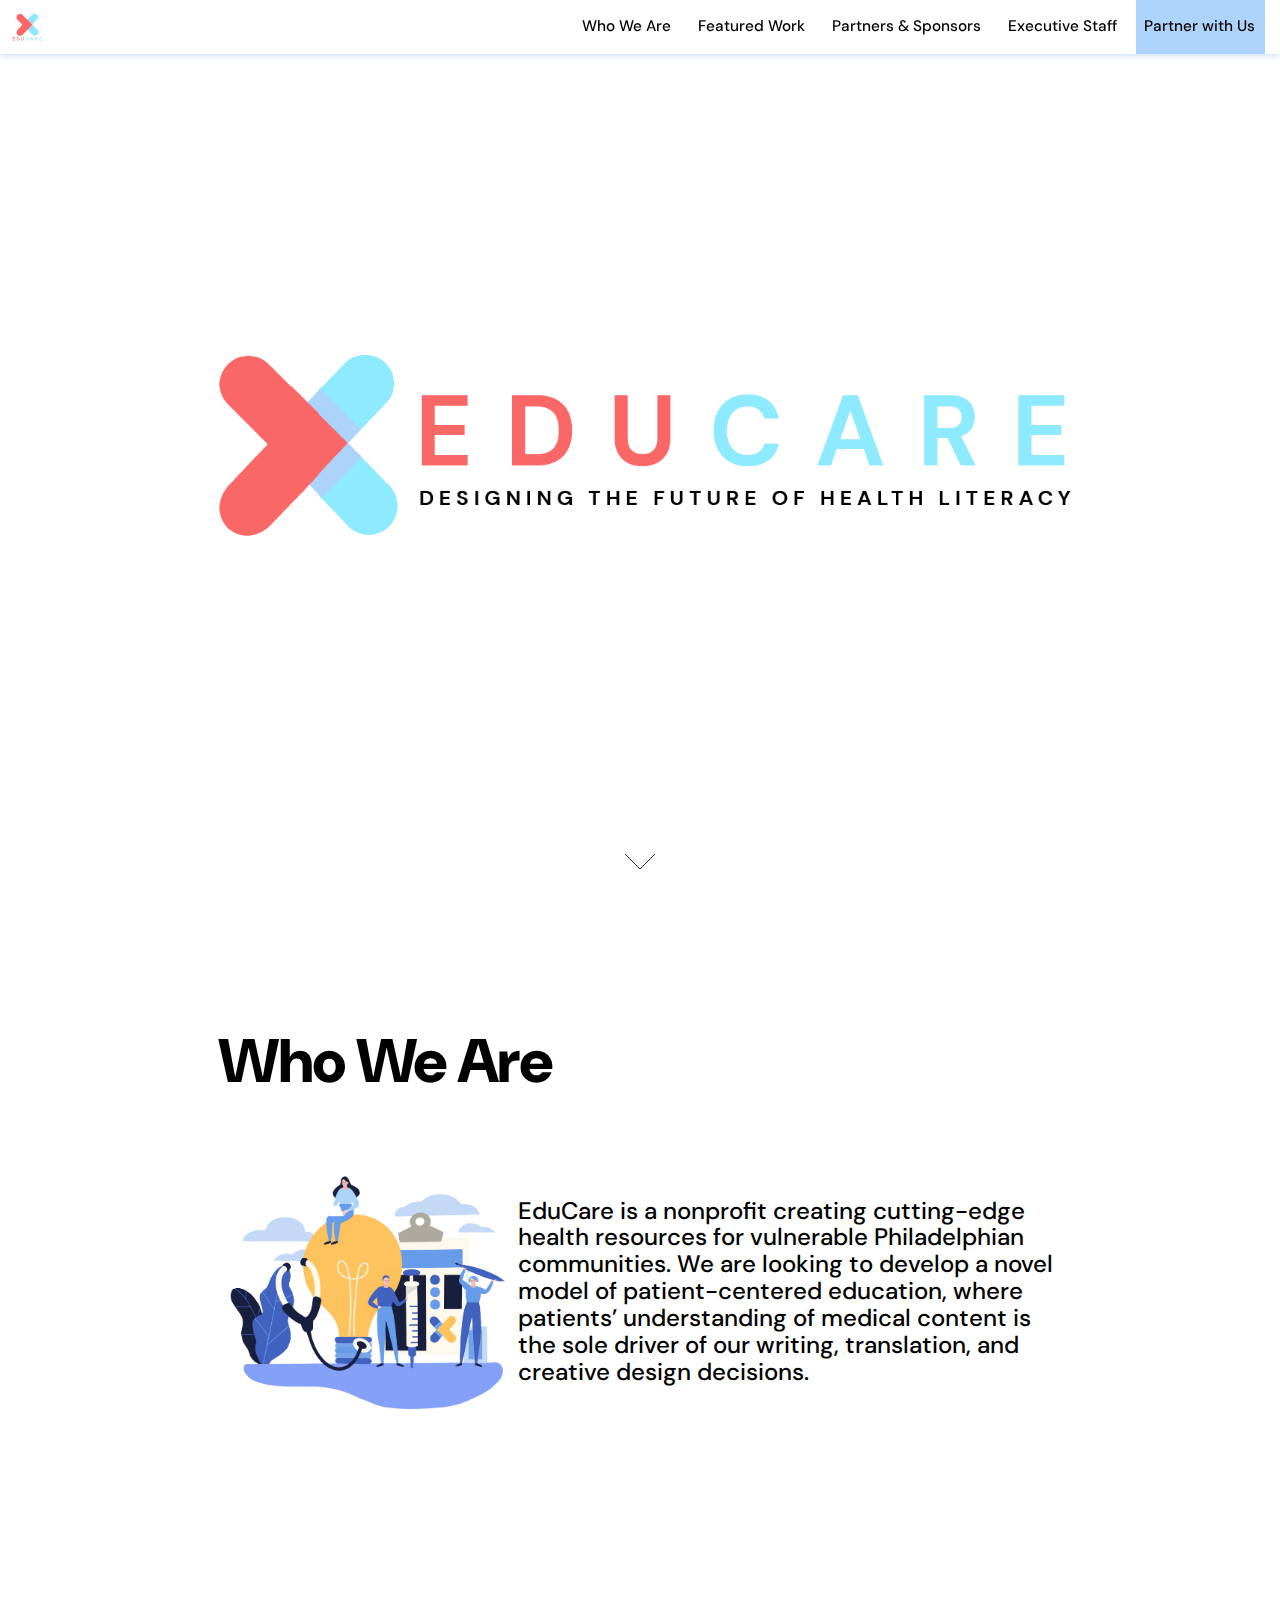
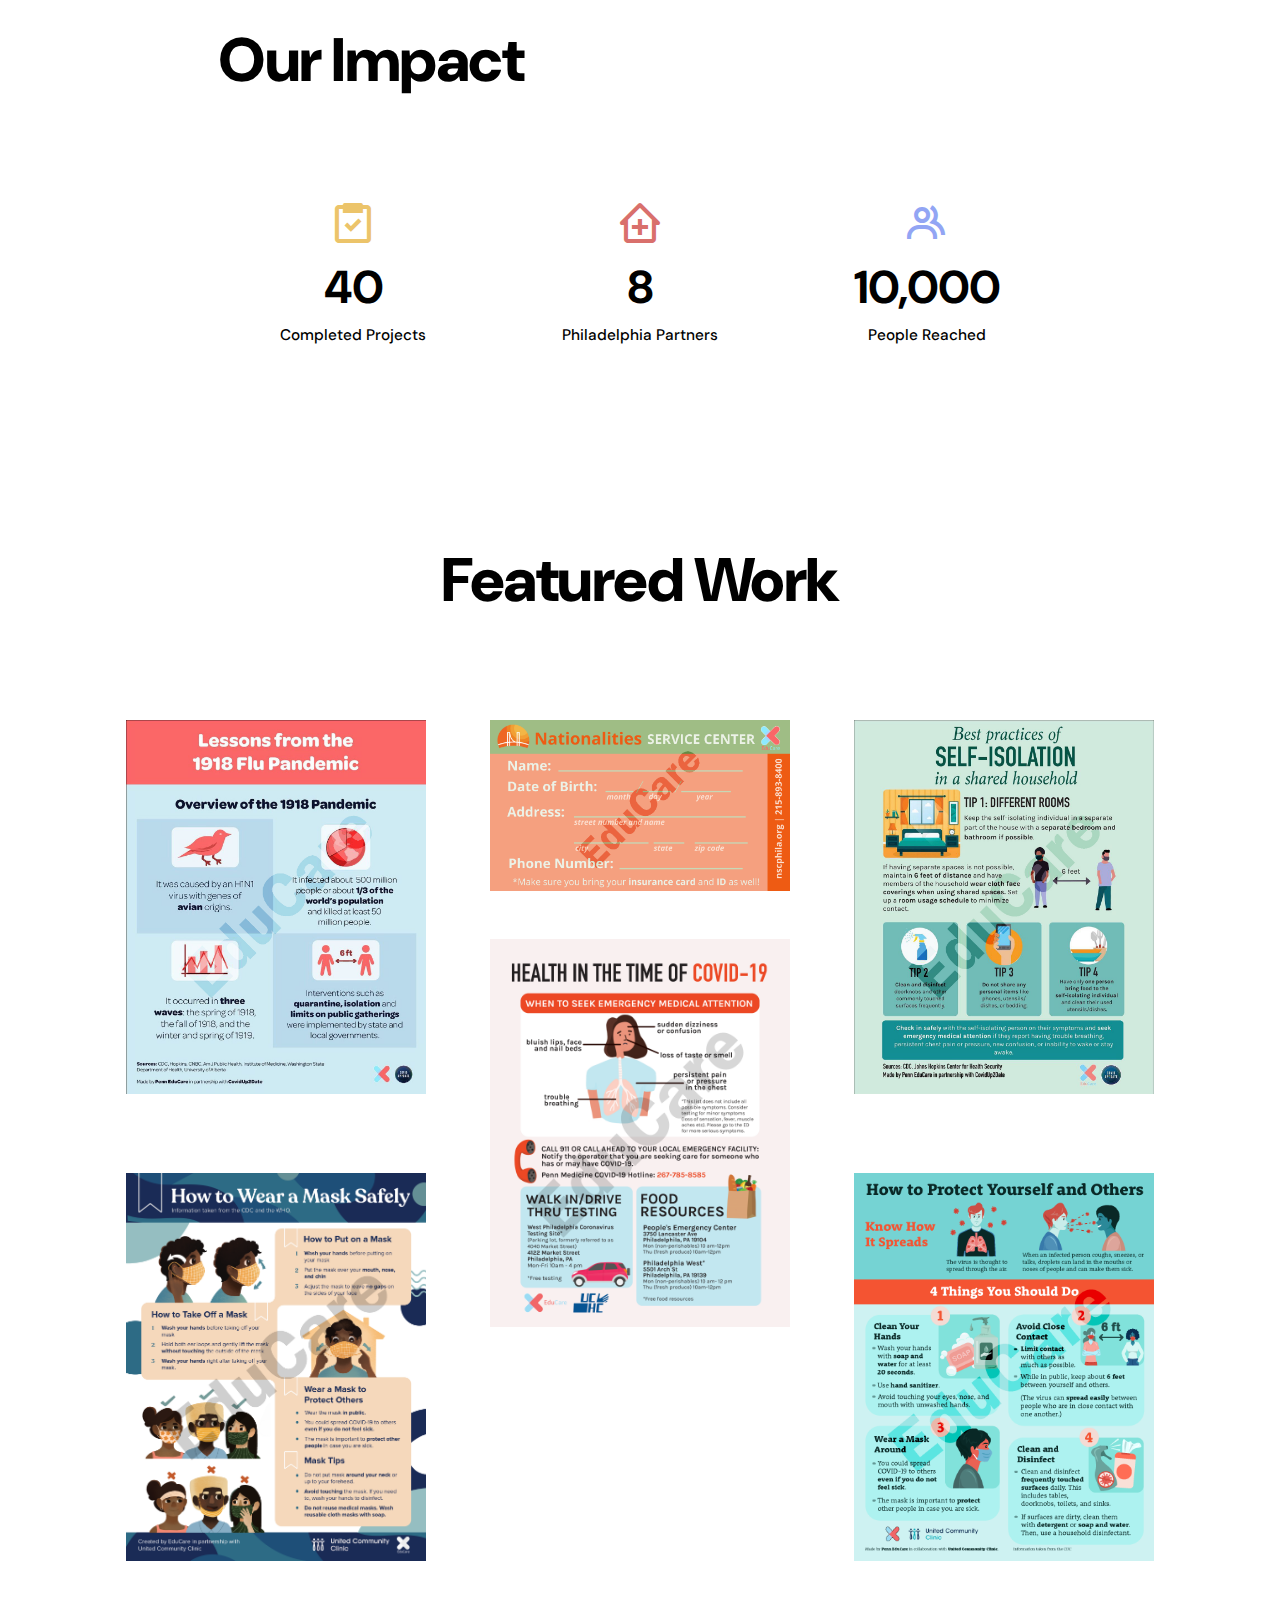
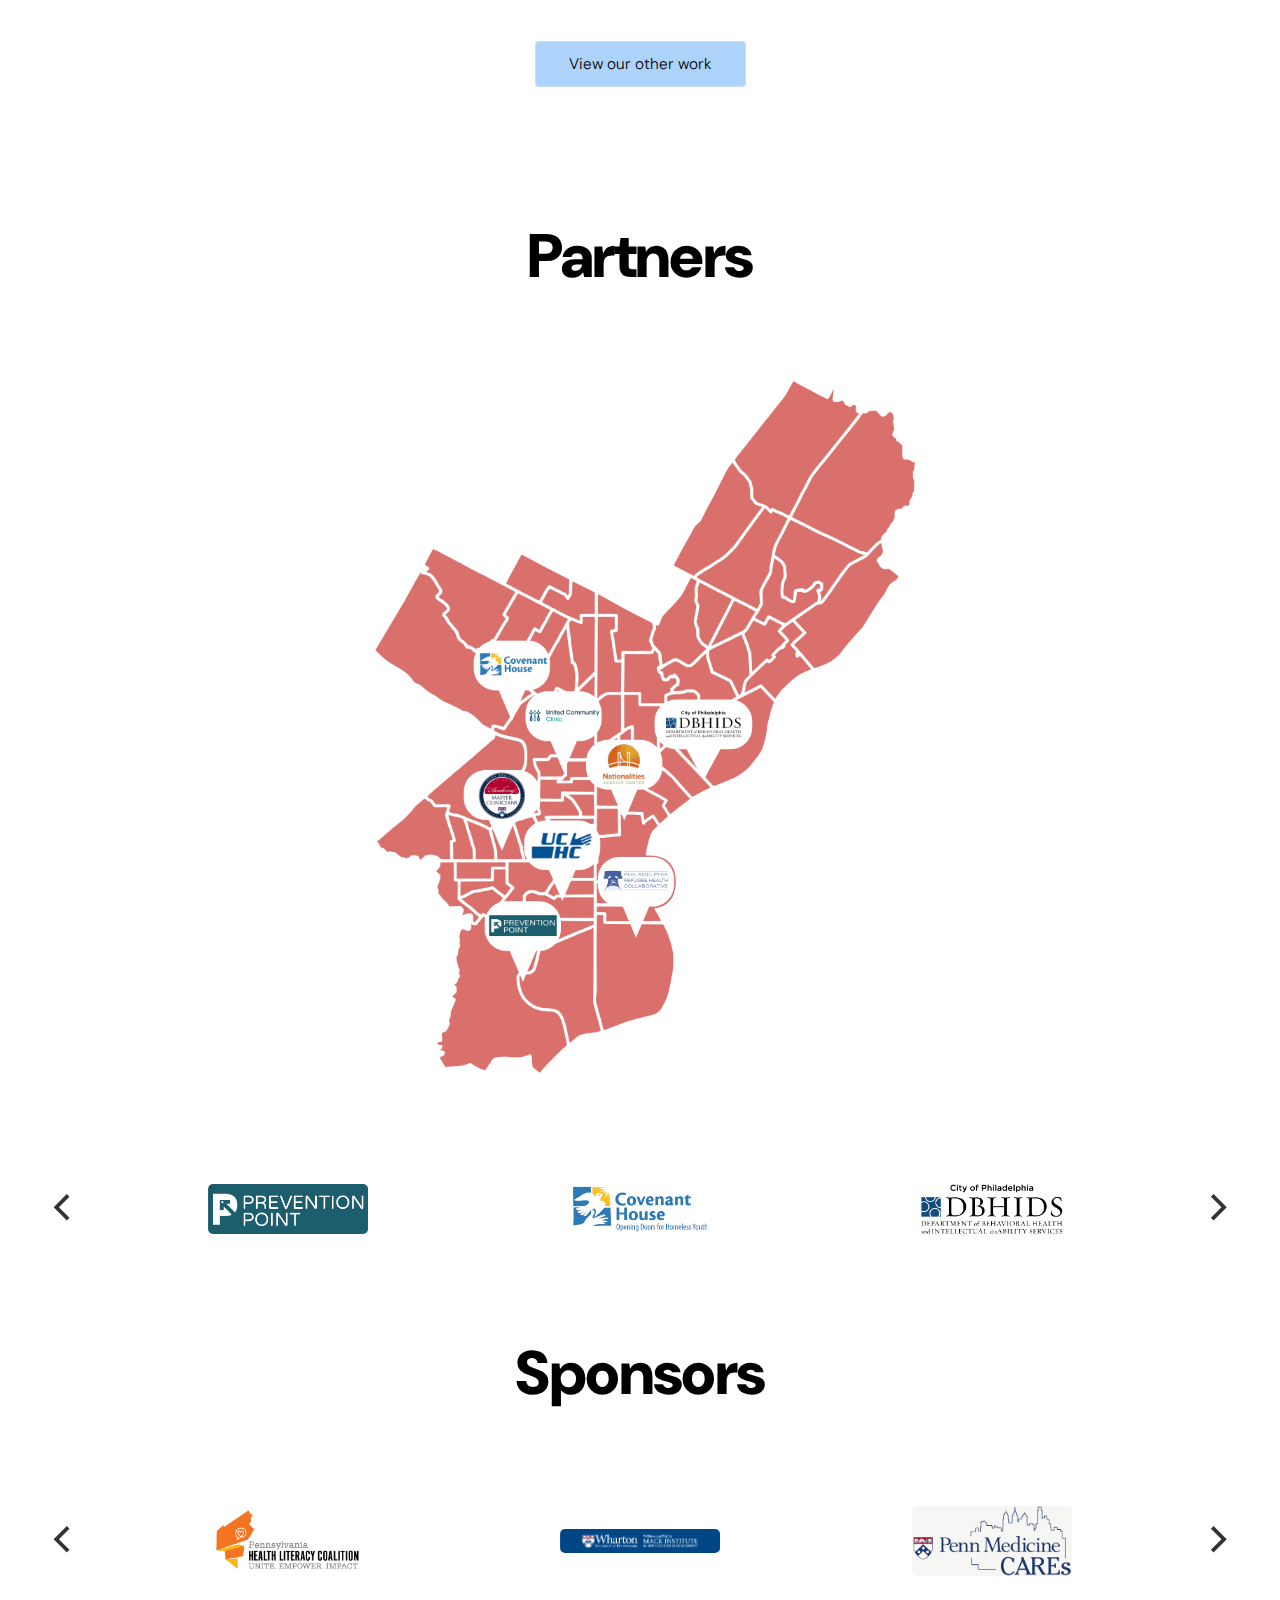
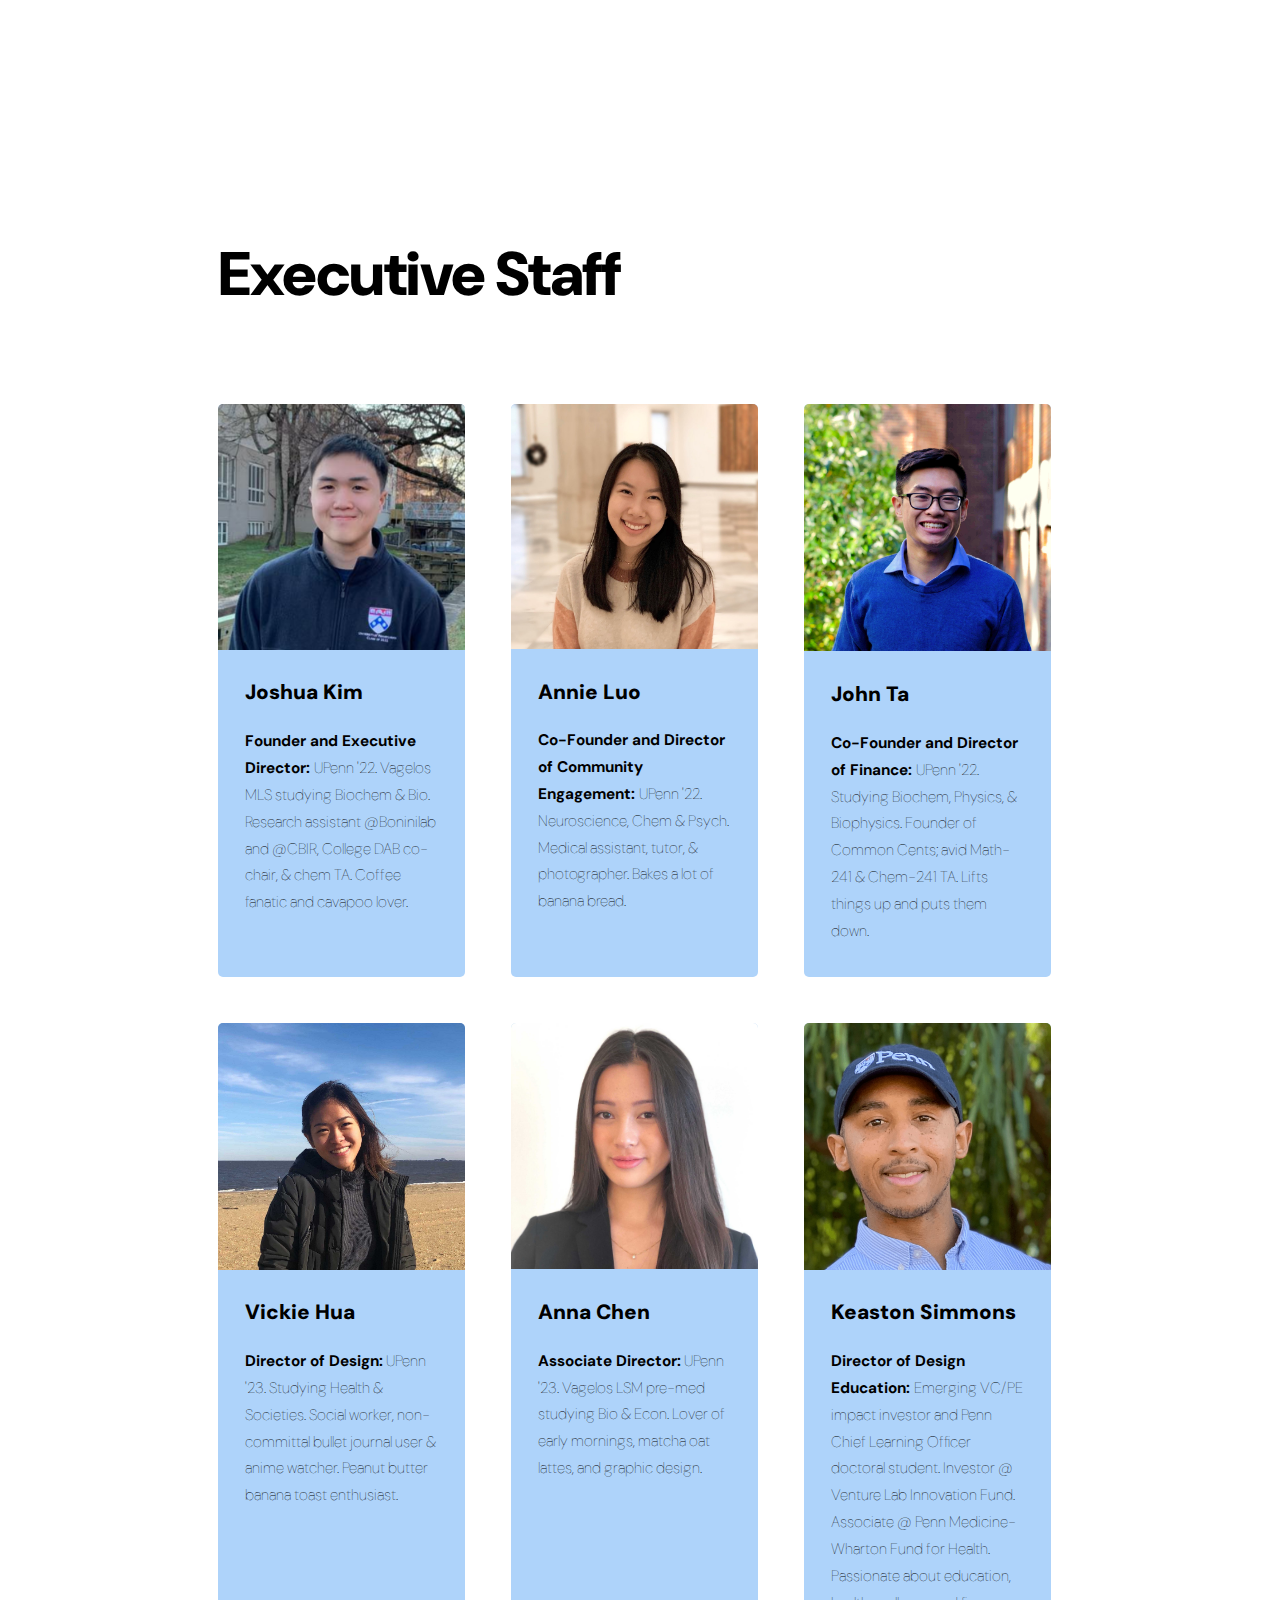
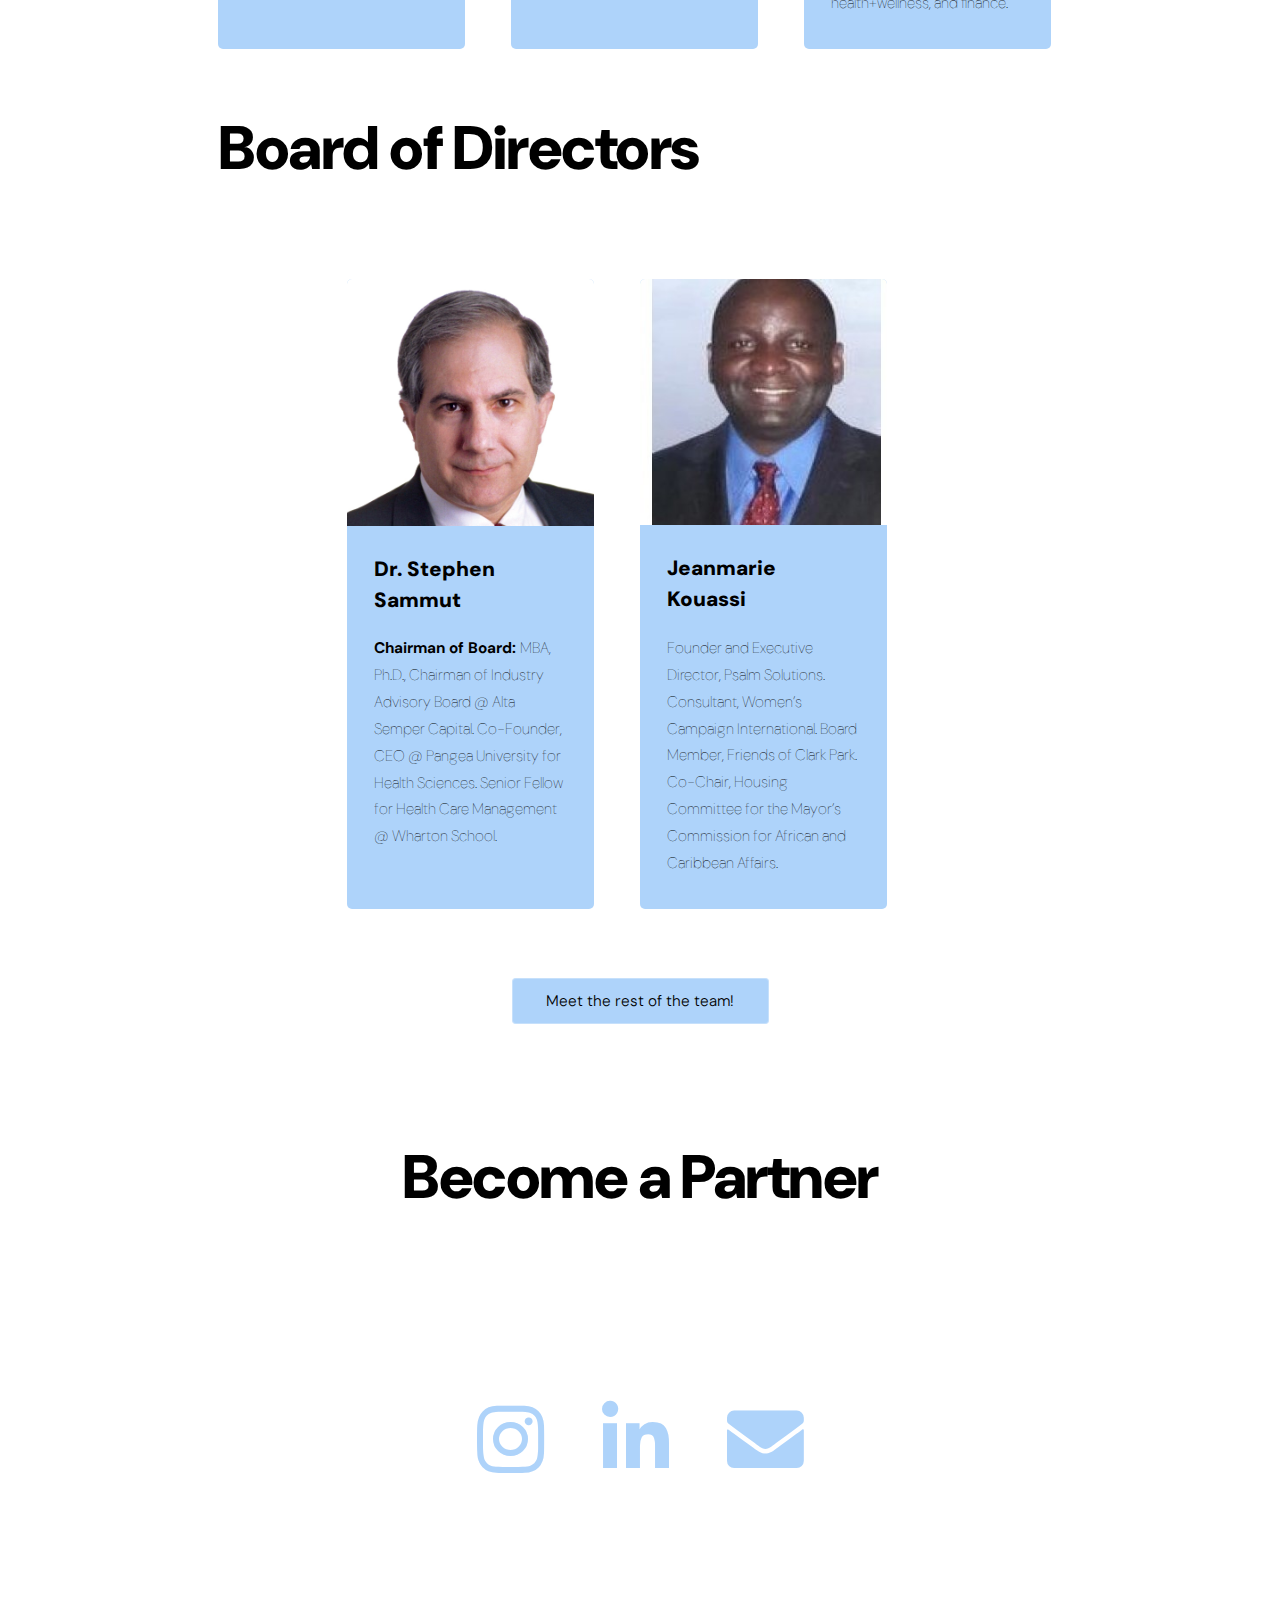
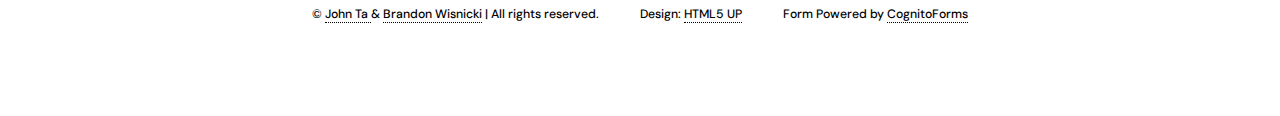
==== commit b81d527e: "small changes" ====
--- a/index.html
+++ b/index.html
@@ -172,8 +172,8 @@
 				
 				<div style=" margin-bottom: 1rem; margin: 1rem; border-radius: 5px; max-width: 90%; padding: 1rem; width: 23rem; text-align: center "> 
 				<i class='bx  bx-clinic bx-lg bx-tada-hover' style="color: #d9706c; font-size: 8rem"></i>
-				<h1 class='numscroller' data-min='1' data-max='9' data-delay='1.25' data-increment='1'>9</h1>
-				<p>Philadelphia Healthcare Partners </p>
+				<h1 class='numscroller' data-min='1' data-max='8' data-delay='1.25' data-increment='1'>8</h1>
+				<p>Philadelphia Partners </p>
 				</div>
 				
 				<div style=" margin-bottom: 1rem; margin: 1rem; border-radius: 5px; max-width: 90%; padding: 1rem; width: 20rem; text-align: center "> 
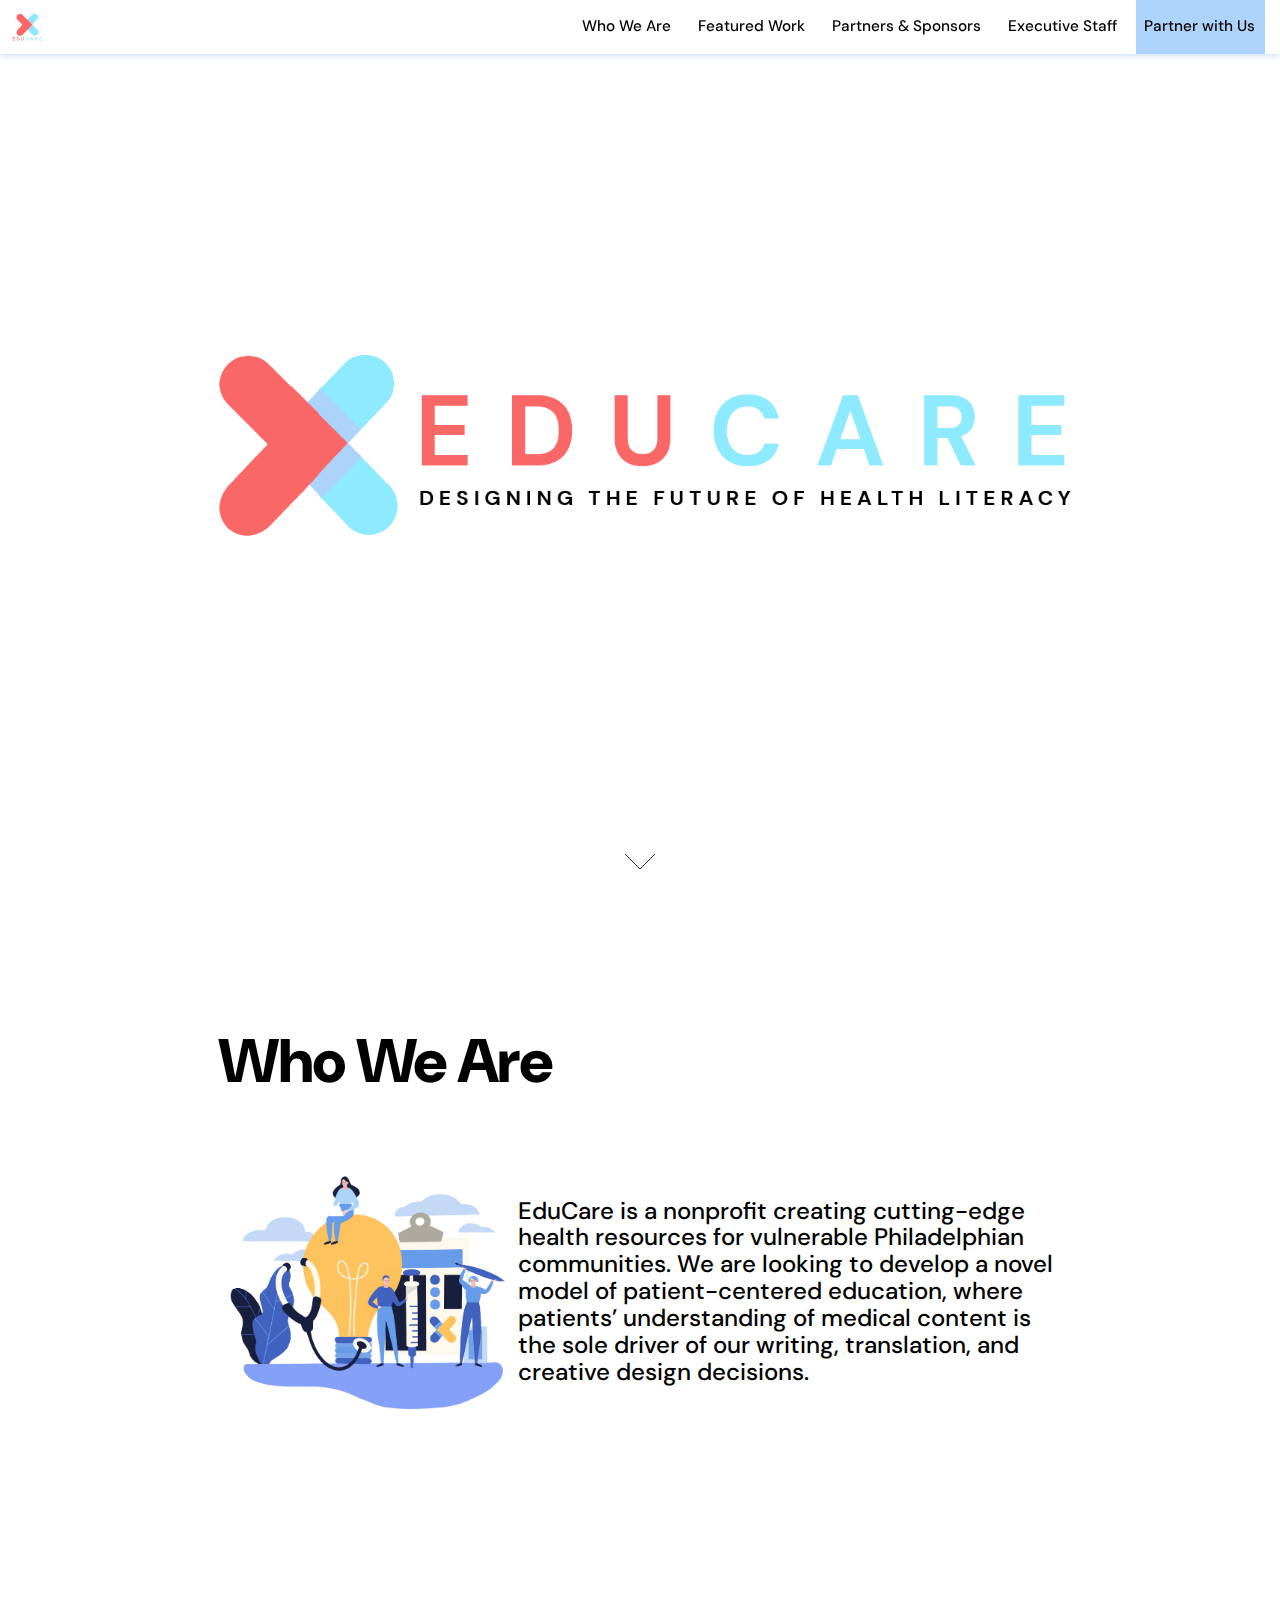
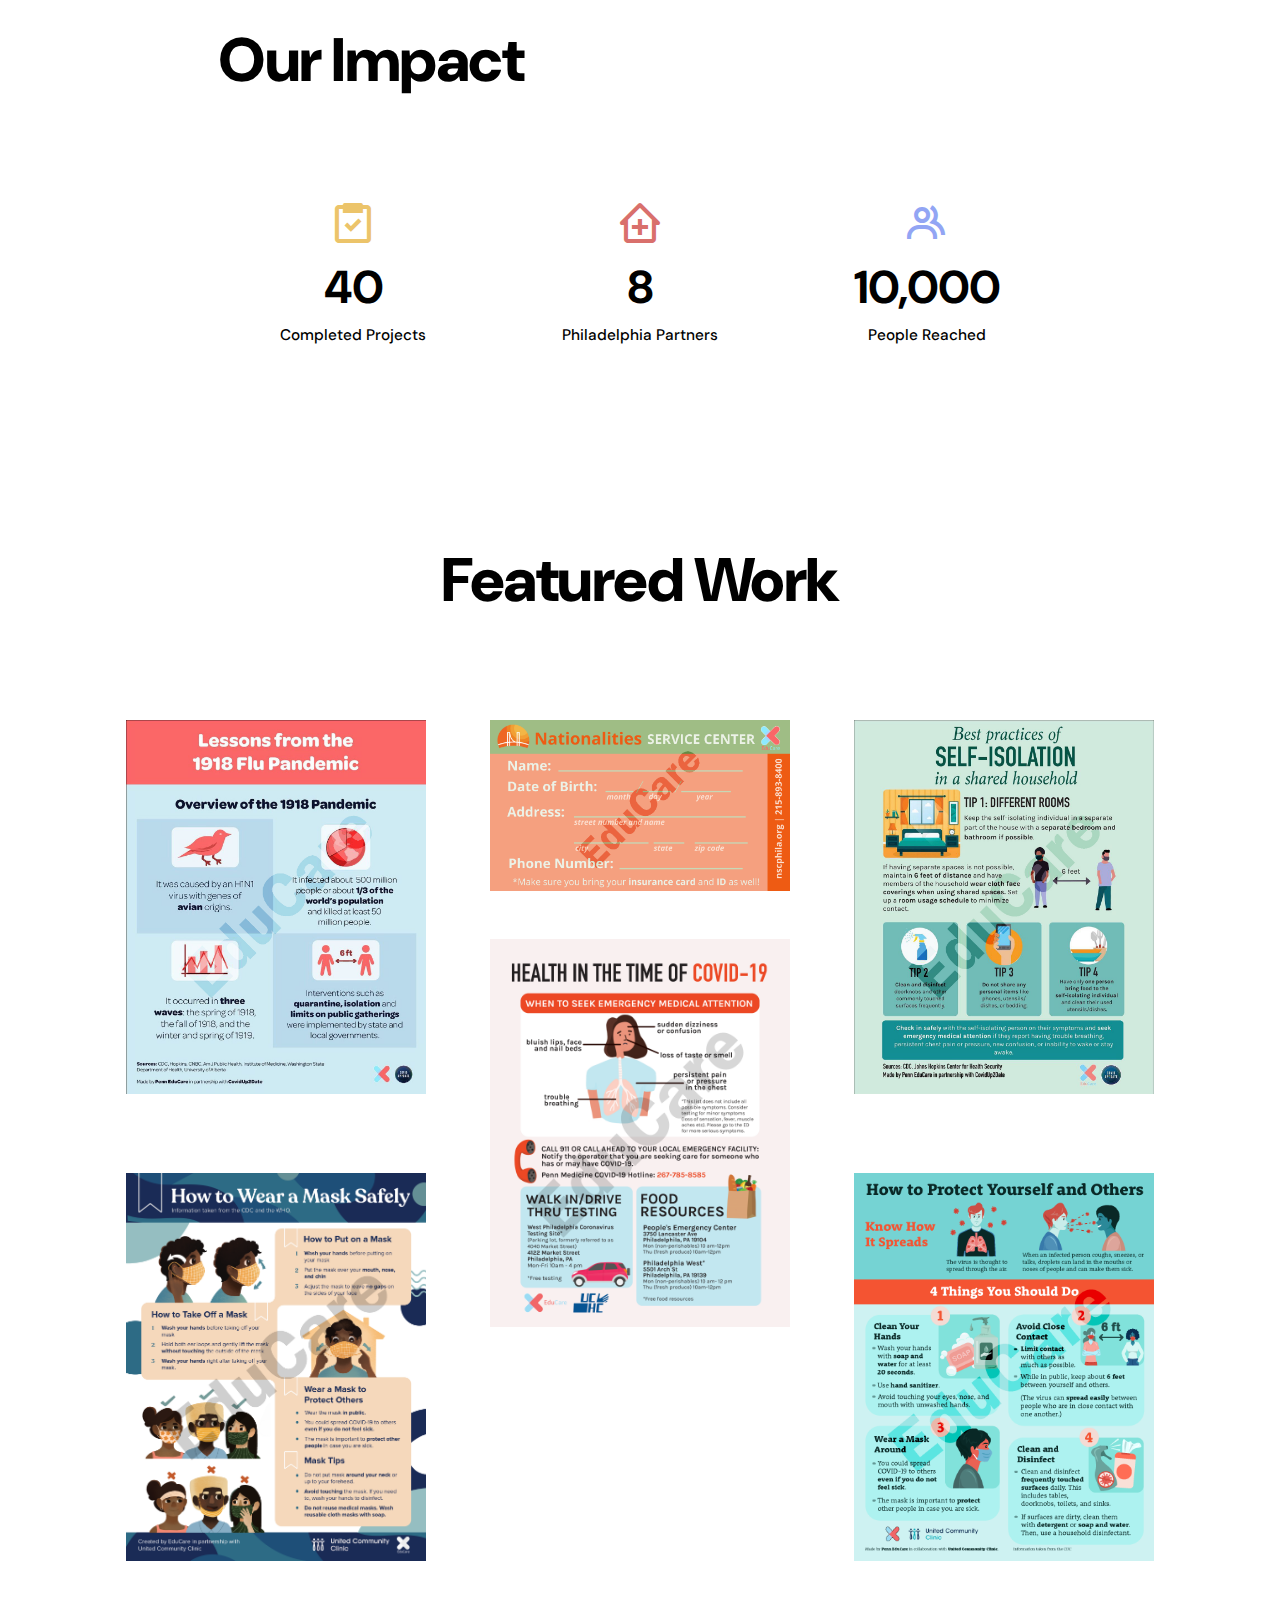
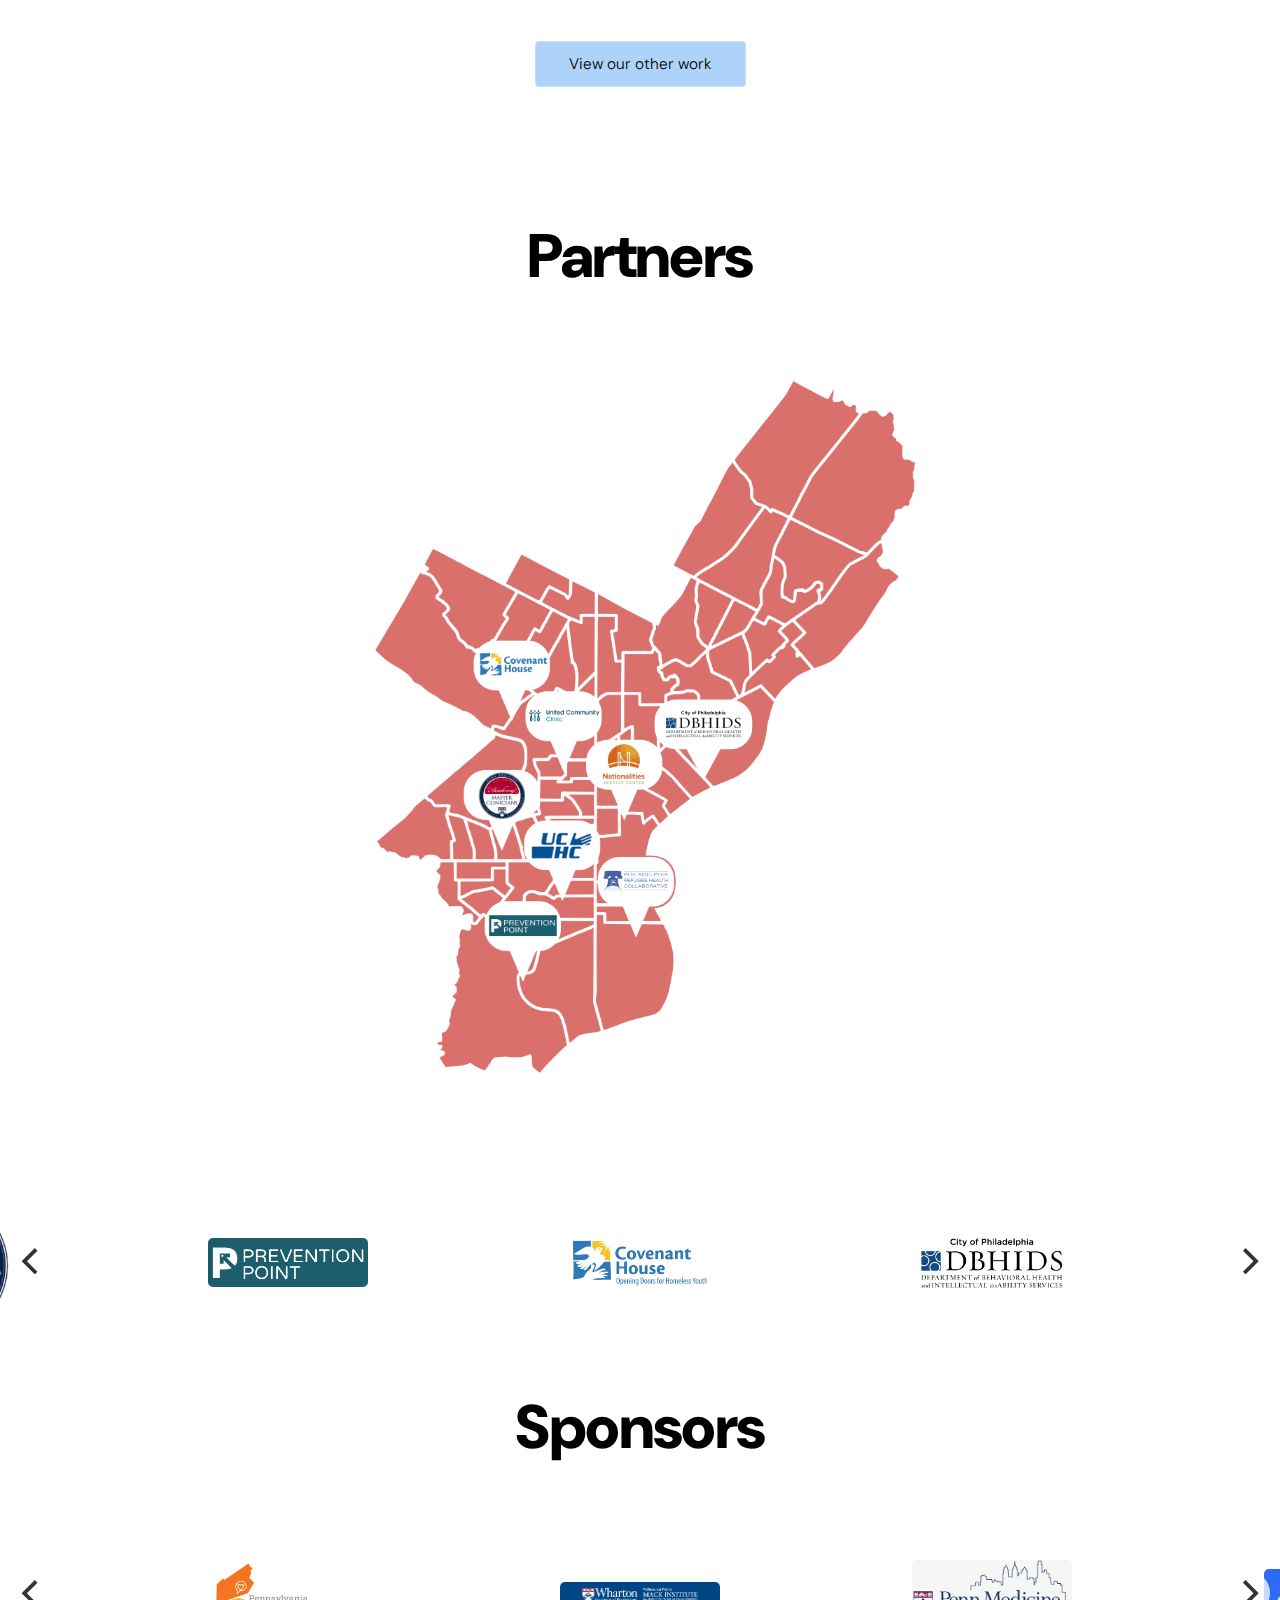
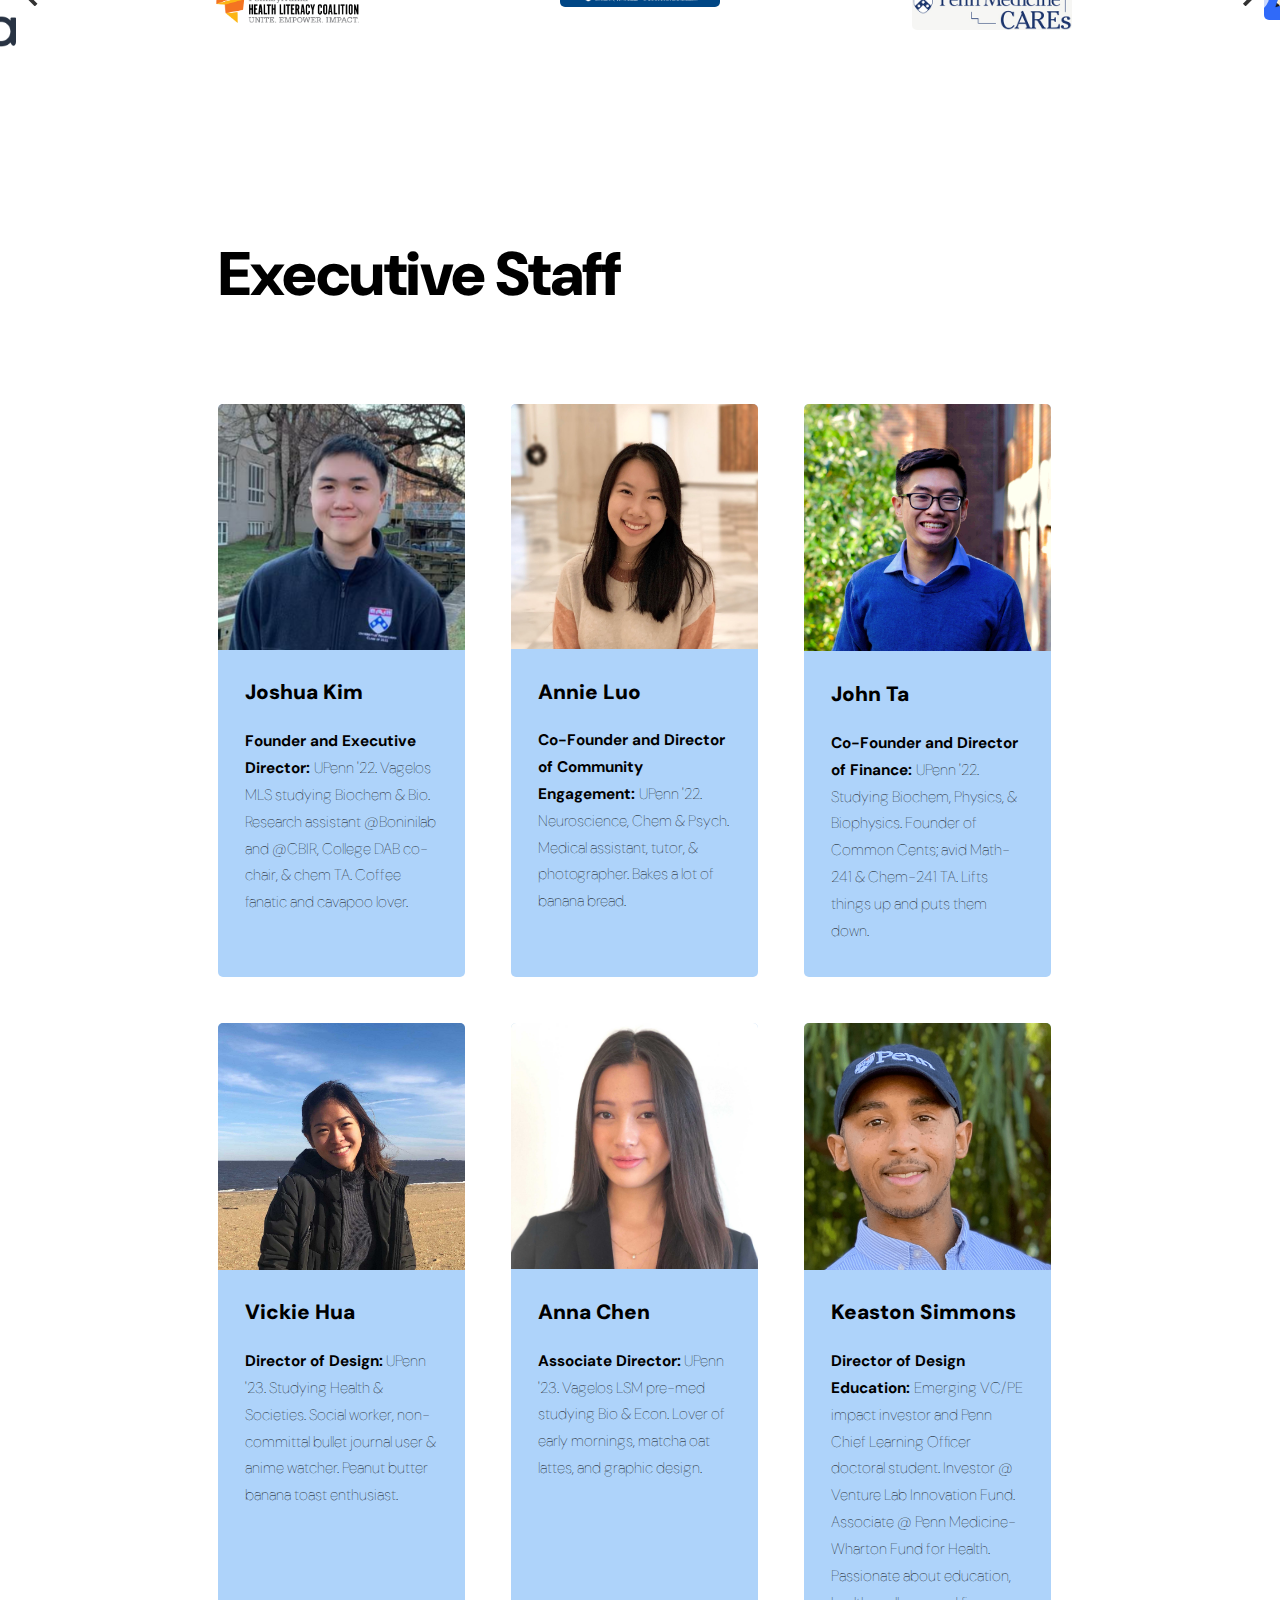
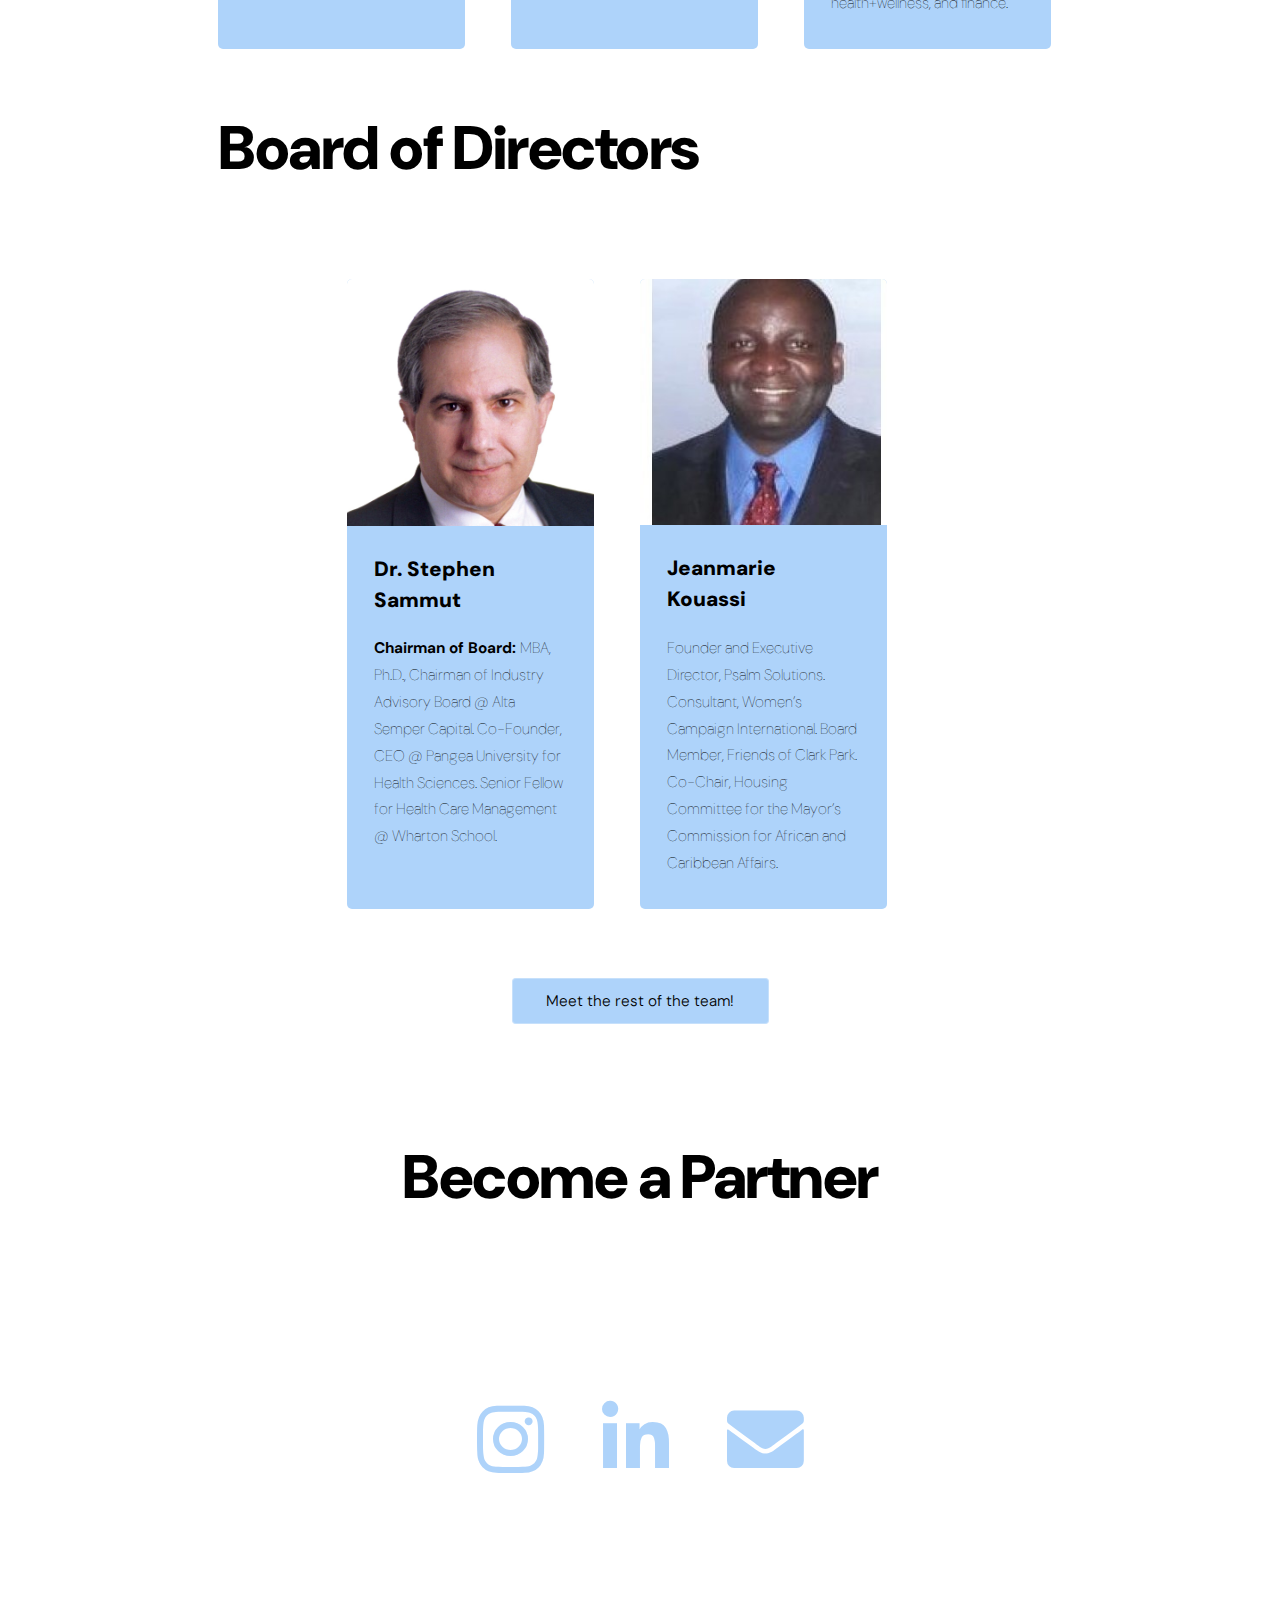
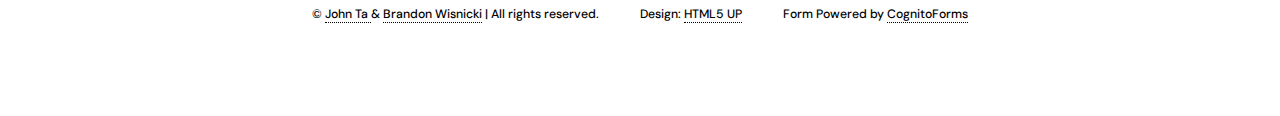
==== commit 67978913: "attempt fix carousel" ====
--- a/index.html
+++ b/index.html
@@ -335,8 +335,9 @@
 </map>
 					
 				</div>
-
-<div class="main-carousel" data-flickity='{ "cellAlign": "center", "contain": true,  "autoPlay": 2000 ,  "wrapAround": true, "pageDots": false, "pauseAutoPlayOnHover": false   }'>
+		</section>
+
+<div class="main-carousel" data-flickity='{ "cellAlign": "center", "contain": true,  "autoPlay": 2000 ,  "wrapAround": true, "pageDots": false, "pauseAutoPlayOnHover": false, "freeScroll":true   }'>
 					<div class="carousel-cell">
 						<a href="https://www.covenanthouse.org/"><img style="align-self: center; width: 200px; vertical-align: text-top" class="imagea" src="images/logos/covhouse.jpg"
 						 alt="Covenant House Pennsylvania Logo" /> </a>
@@ -396,16 +397,11 @@
   
 </div>
 
-
-				<div style="display: flex; flex-wrap: wrap; align-items: stretch; justify-content: center;">
-			
-				
-				</div>
 				
 							<h2 style="font-weight: 1000; text-align: center; margin-bottom: 0" id="muli-font">Sponsors</h2>
 											
 
-<div class="main-carousel" data-flickity='{ "cellAlign": "center", "contain": true,  "autoPlay": 2000 ,  "wrapAround": true, "pageDots": false, "pauseAutoPlayOnHover": false   }'>
+<div class="main-carousel" data-flickity='{ "cellAlign": "center", "contain": true,  "autoPlay": 2000 ,  "wrapAround": true, "pageDots": false, "pauseAutoPlayOnHover": false, "freeScroll":true    }'>
 					
   <div class="carousel-cell">
 			<a href="https://mackinstitute.wharton.upenn.edu/"><img style="align-self: center; width: 200px; vertical-align: text-top" class="imagea" src="images/logos/Mack_Institute.png"
@@ -451,7 +447,6 @@
 
 			<!-- <a href="#featured-work" class="goto-next scrolly">Next</a> -->
 
-		</section>
 
 		<!-- Our team section bios -->
 		<section id="exec" class="wrapper  style2">
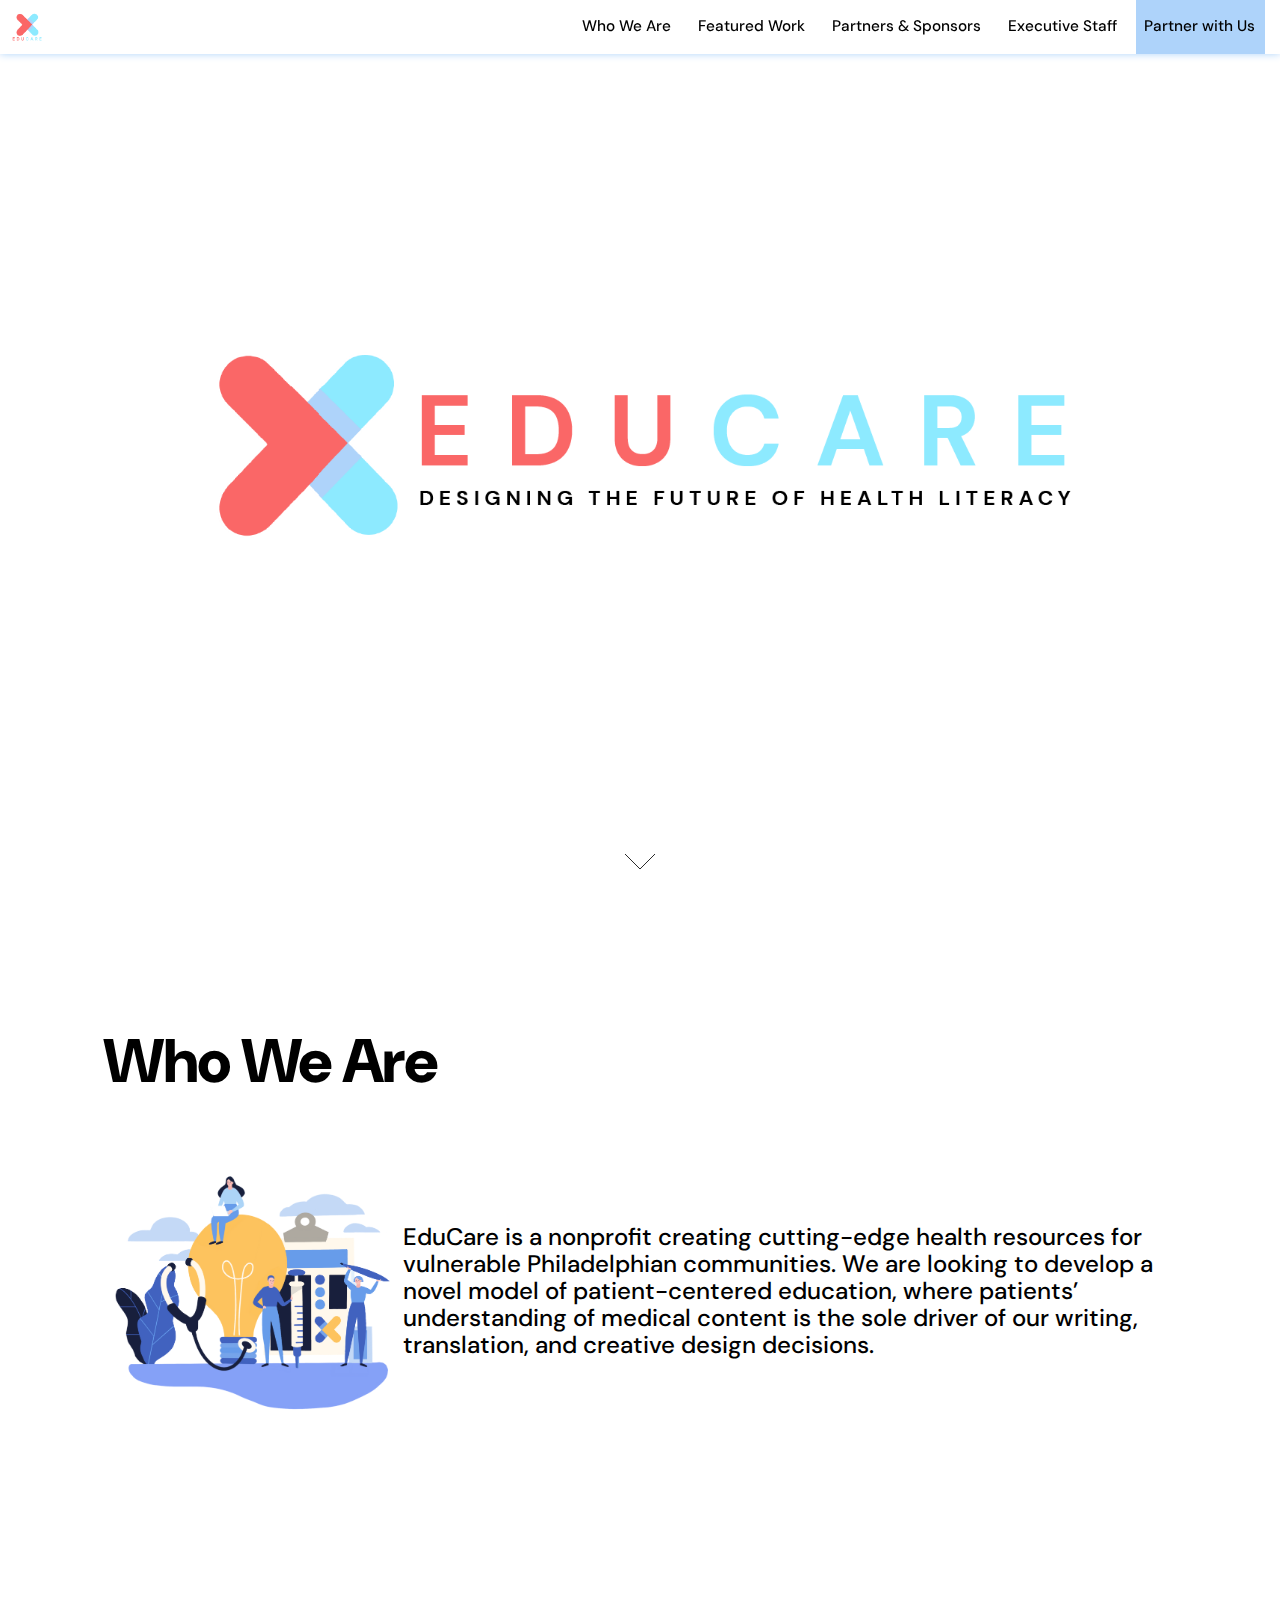
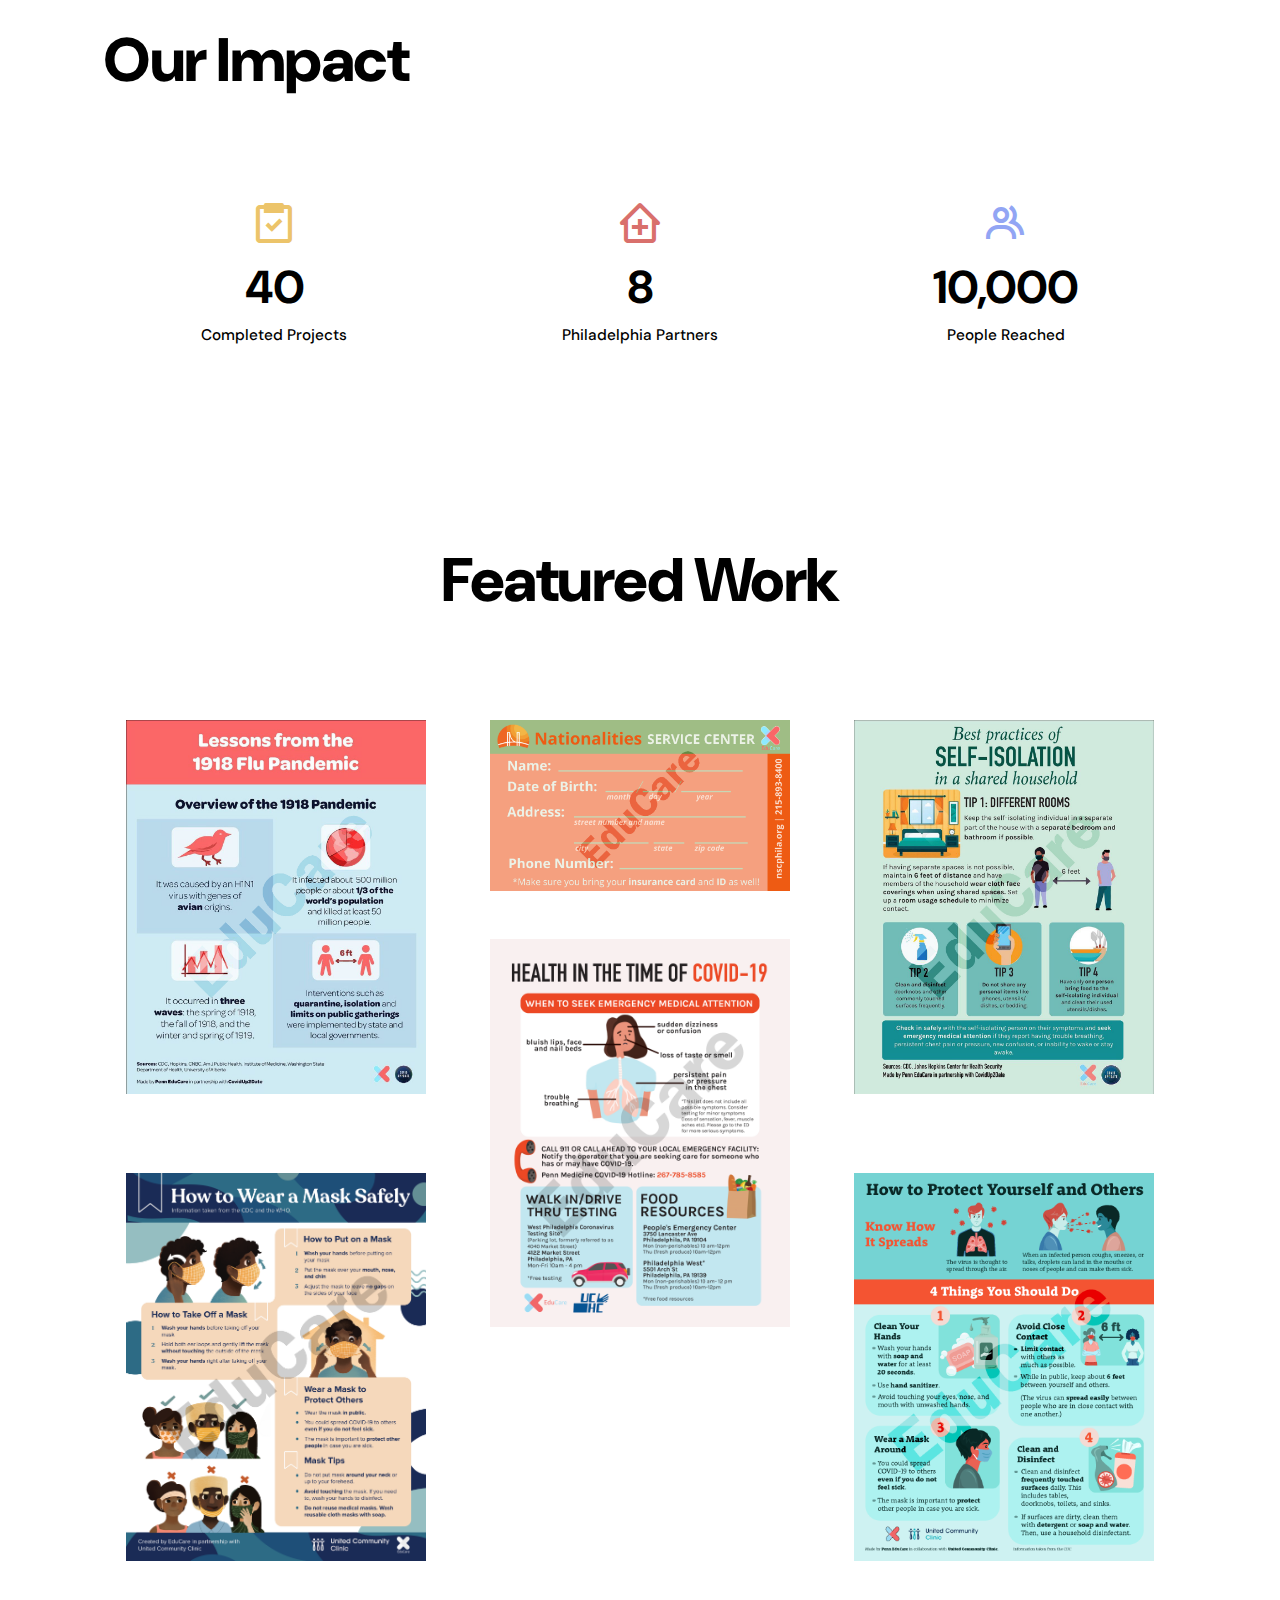
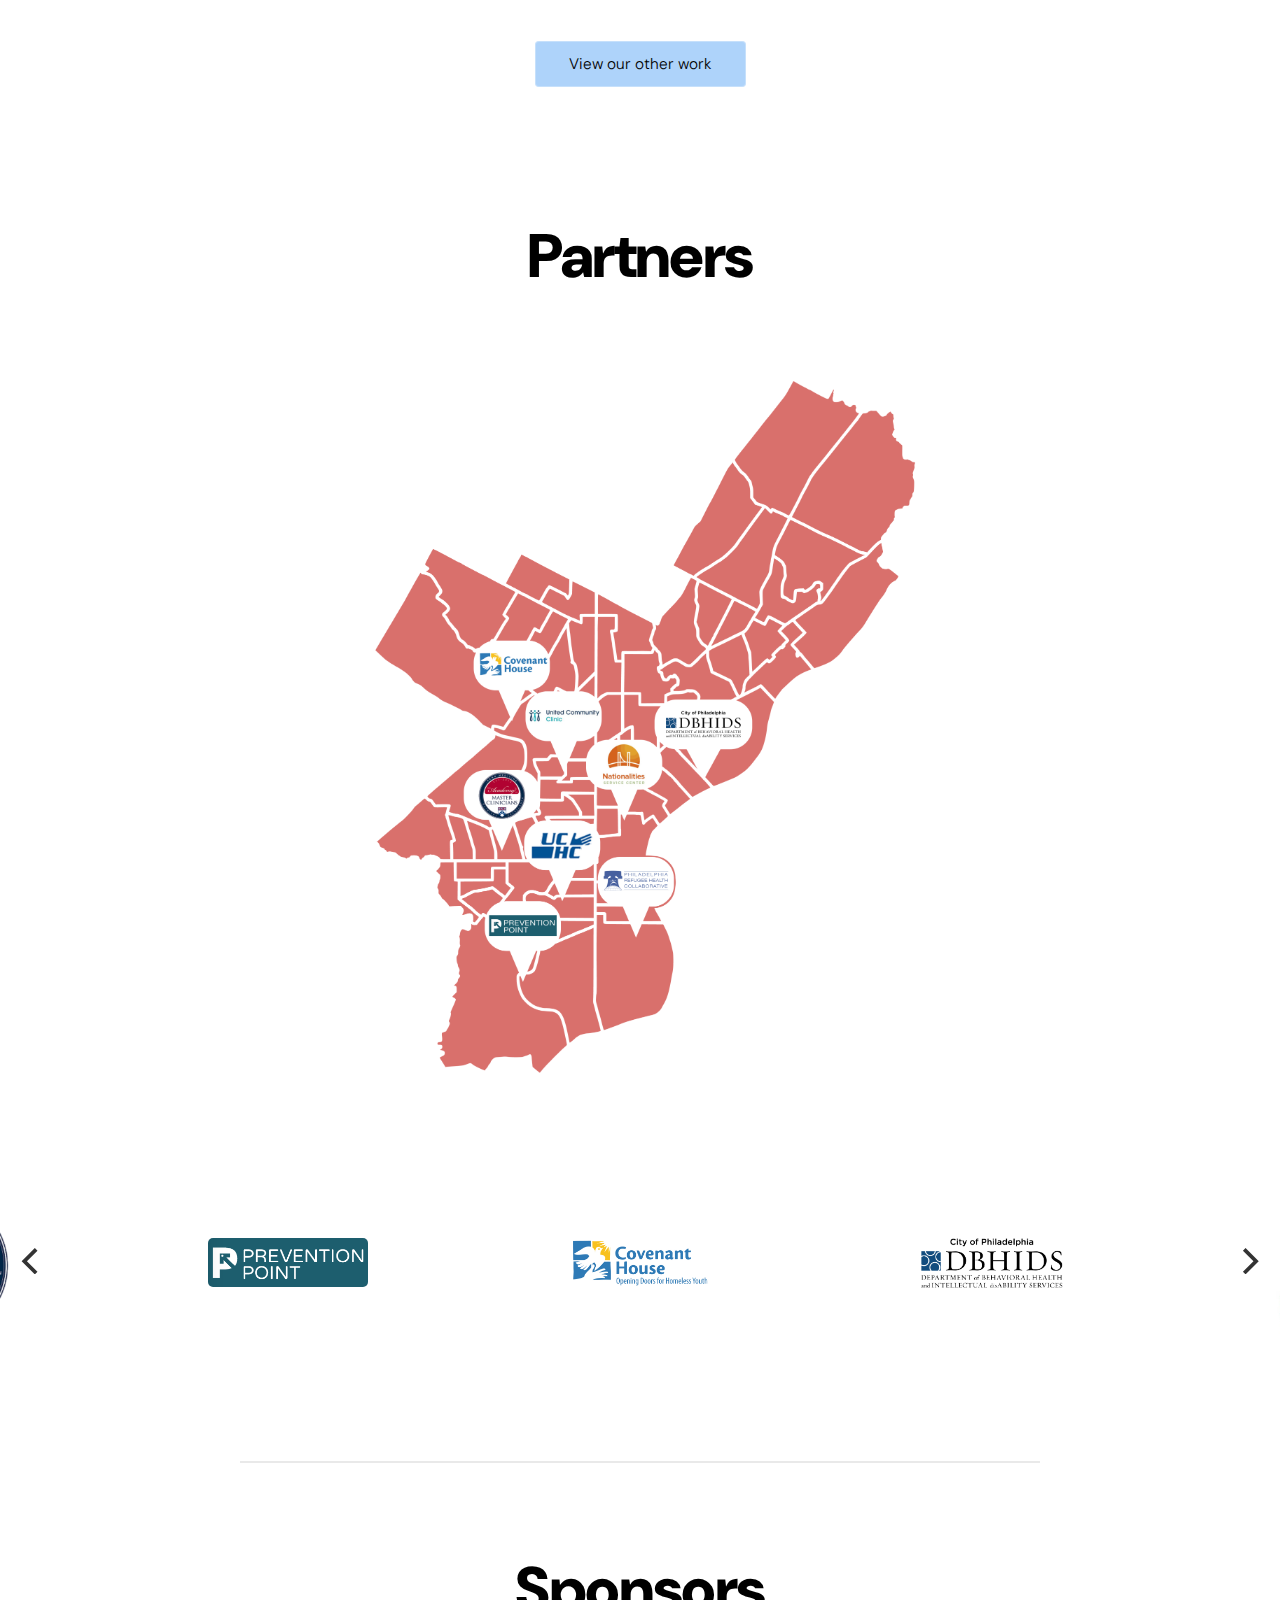
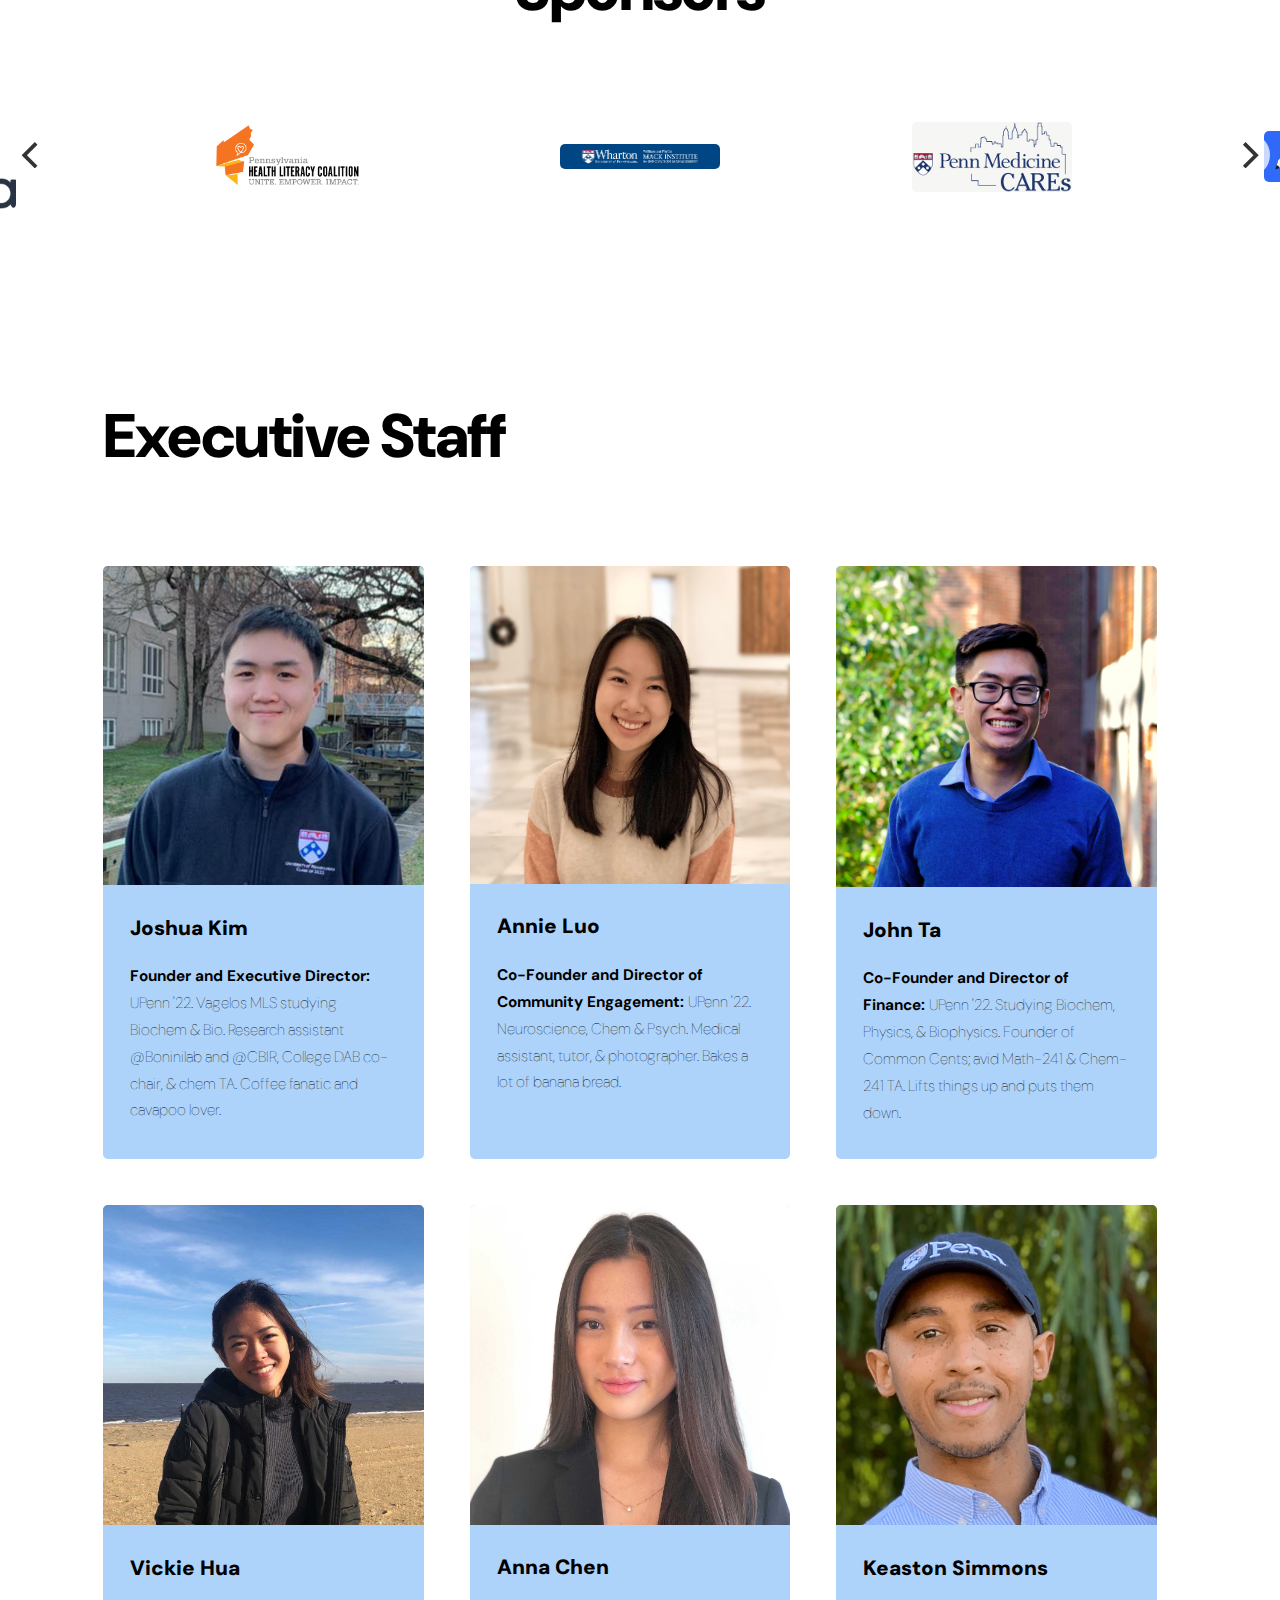
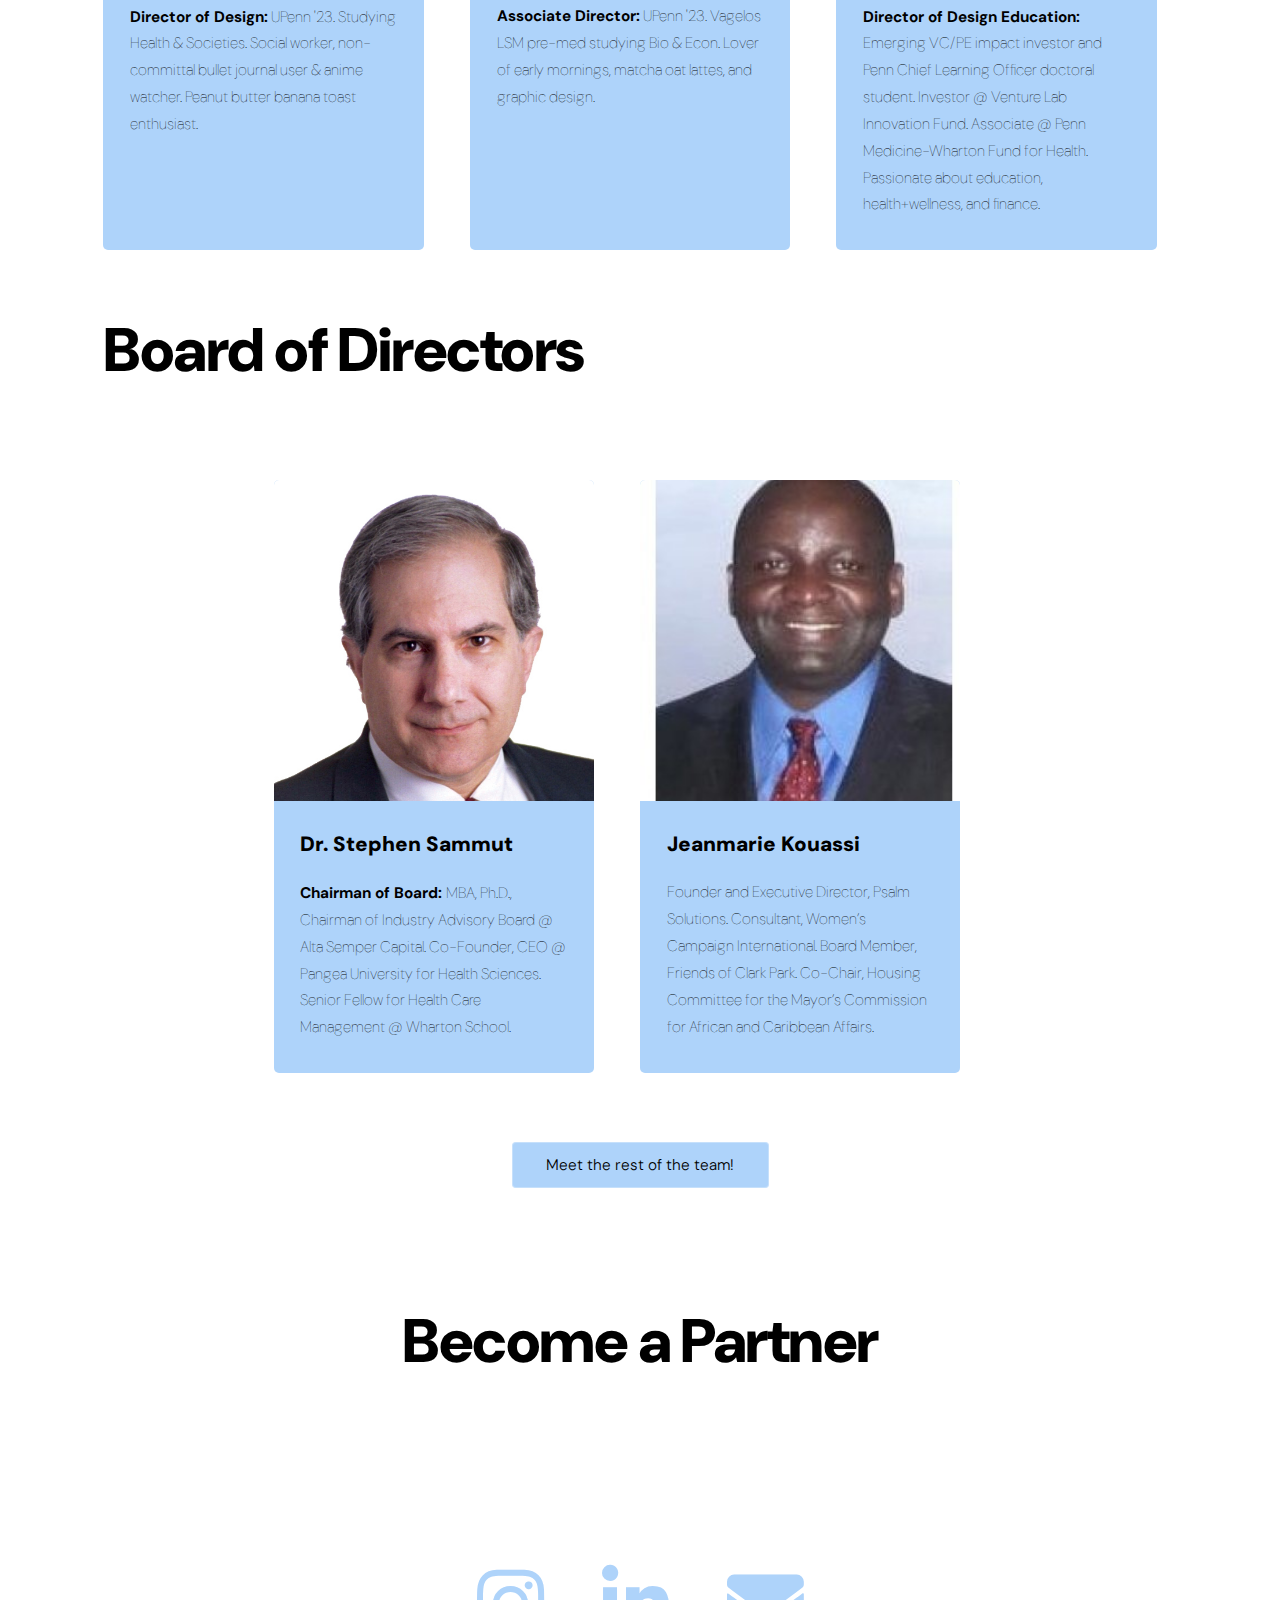
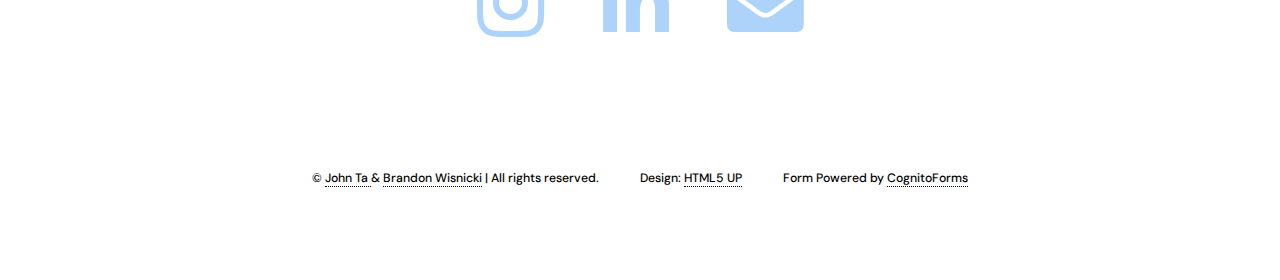
==== commit df458d5a: "hr" ====
--- a/index.html
+++ b/index.html
@@ -343,7 +343,7 @@
 						 alt="Covenant House Pennsylvania Logo" /> </a>
 					</div>
 					<div class="carousel-cell">
-						<a href="https://dbhids.org/"><img style="align-self: center; vertical-align: text-top" class="imagea" src="images/logos/dbhids.jpg"
+						<a href="https://dbhids.org/"><img style="align-self: center;width: 200px; vertical-align: text-top" class="imagea" src="images/logos/dbhids.jpg"
 						 alt="Philadelphia Department of Behavioral Health and Intellectual Disability Services Logo" />
 					  </a>
 					
@@ -351,7 +351,7 @@
   
   
     <div class="carousel-cell">
-						<a href="https://nscphila.org"><img style="align-self: center; vertical-align: text-top" class="imagea" src="images/nsc.png" alt="Nationalities Service Center Logo" />
+						<a href="https://nscphila.org"><img style="align-self: center;width: 200px; vertical-align: text-top" class="imagea" src="images/nsc.png" alt="Nationalities Service Center Logo" />
 						  </a>
 
 
@@ -359,19 +359,19 @@
   
   
     <div class="carousel-cell">
-						<a href="https://www.unitedcommunityclinic.com/"> <img style="align-self: center;  vertical-align: text-top" class="imagea" src="images/logos/ucc.jpg"
+						<a href="https://www.unitedcommunityclinic.com/"> <img style="align-self: center; width: 200px; vertical-align: text-top" class="imagea" src="images/logos/ucc.jpg"
 						 alt="United Community Clinic Logo" />
 					  </a>
   </div>
   
     <div class="carousel-cell">
-						<a href="https://www.med.upenn.edu/globalhealth/refugee-clinic.html">	<img style="align-self: center;  vertical-align: text-top" class="imagea" src="images/logos/womenrefugeeclinic.png"
+						<a href="https://www.med.upenn.edu/globalhealth/refugee-clinic.html">	<img style="align-self: center; width: 200px; vertical-align: text-top" class="imagea" src="images/logos/womenrefugeeclinic.png"
 						 alt="Refugee Women’s Clinic Logo" />
 					  </a>
   </div>
   
     <div class="carousel-cell">
-						<a href="https://www.uchcphiladelphia.org/"><img style="align-self: center;vertical-align: text-top" class="imagea" src="images/uchc2.png" alt="University City Hospitality Coalition Logo" />
+						<a href="https://www.uchcphiladelphia.org/"><img style="align-self: center;width: 200px;vertical-align: text-top" class="imagea" src="images/uchc2.png" alt="University City Hospitality Coalition Logo" />
 						  </a>
 
 
@@ -379,7 +379,7 @@
   
  
       <div class="carousel-cell">
-						<a href="https://www.med.upenn.edu/fapd/academy-of-master-clinicians/"><img style="align-self:center;  vertical-align: text-top" class="imagea" src="images/logos/master-clinicians.png"
+						<a href="https://www.med.upenn.edu/fapd/academy-of-master-clinicians/"><img style="align-self:center;width: 200px;  vertical-align: text-top" class="imagea" src="images/logos/master-clinicians.png"
 						 alt="Penn Academy of Master Clinicians Logo" />
 						  </a>
 
@@ -387,7 +387,7 @@
   </div>
   
    <div class="carousel-cell">
-						<a href="https://ppponline.org/"> <img style="align-self: center;  vertical-align: text-top" class="imagea" src="images/logos/Prevention_Point.png"
+						<a href="https://ppponline.org/"> <img style="align-self: center;width: 200px;  vertical-align: text-top" class="imagea" src="images/logos/Prevention_Point.png"
 						 alt="Prevention Point Logo" />
 					  </a>
   </div>
@@ -397,6 +397,7 @@
   
 </div>
 
+<hr style="border: 1px solid #e9e9e9; margin: 5rem 15rem;"/>
 				
 							<h2 style="font-weight: 1000; text-align: center; margin-bottom: 0" id="muli-font">Sponsors</h2>
 											
--- a/assets/css/bios.css
+++ b/assets/css/bios.css
@@ -13,7 +13,7 @@
 
 		#wrapper > header .inner {
 			margin: 0 auto;
-			width: 55em;
+			width: 70em;
 		}
 
 		#wrapper > header h2 {
@@ -91,7 +91,7 @@
 		.wrapper .inner {
 			padding: 3em 0 1em 0 ;
 			margin: 0 auto;
-			width: 55em;
+			width: 70em;
 		}
 
 		.wrapper.style2 {
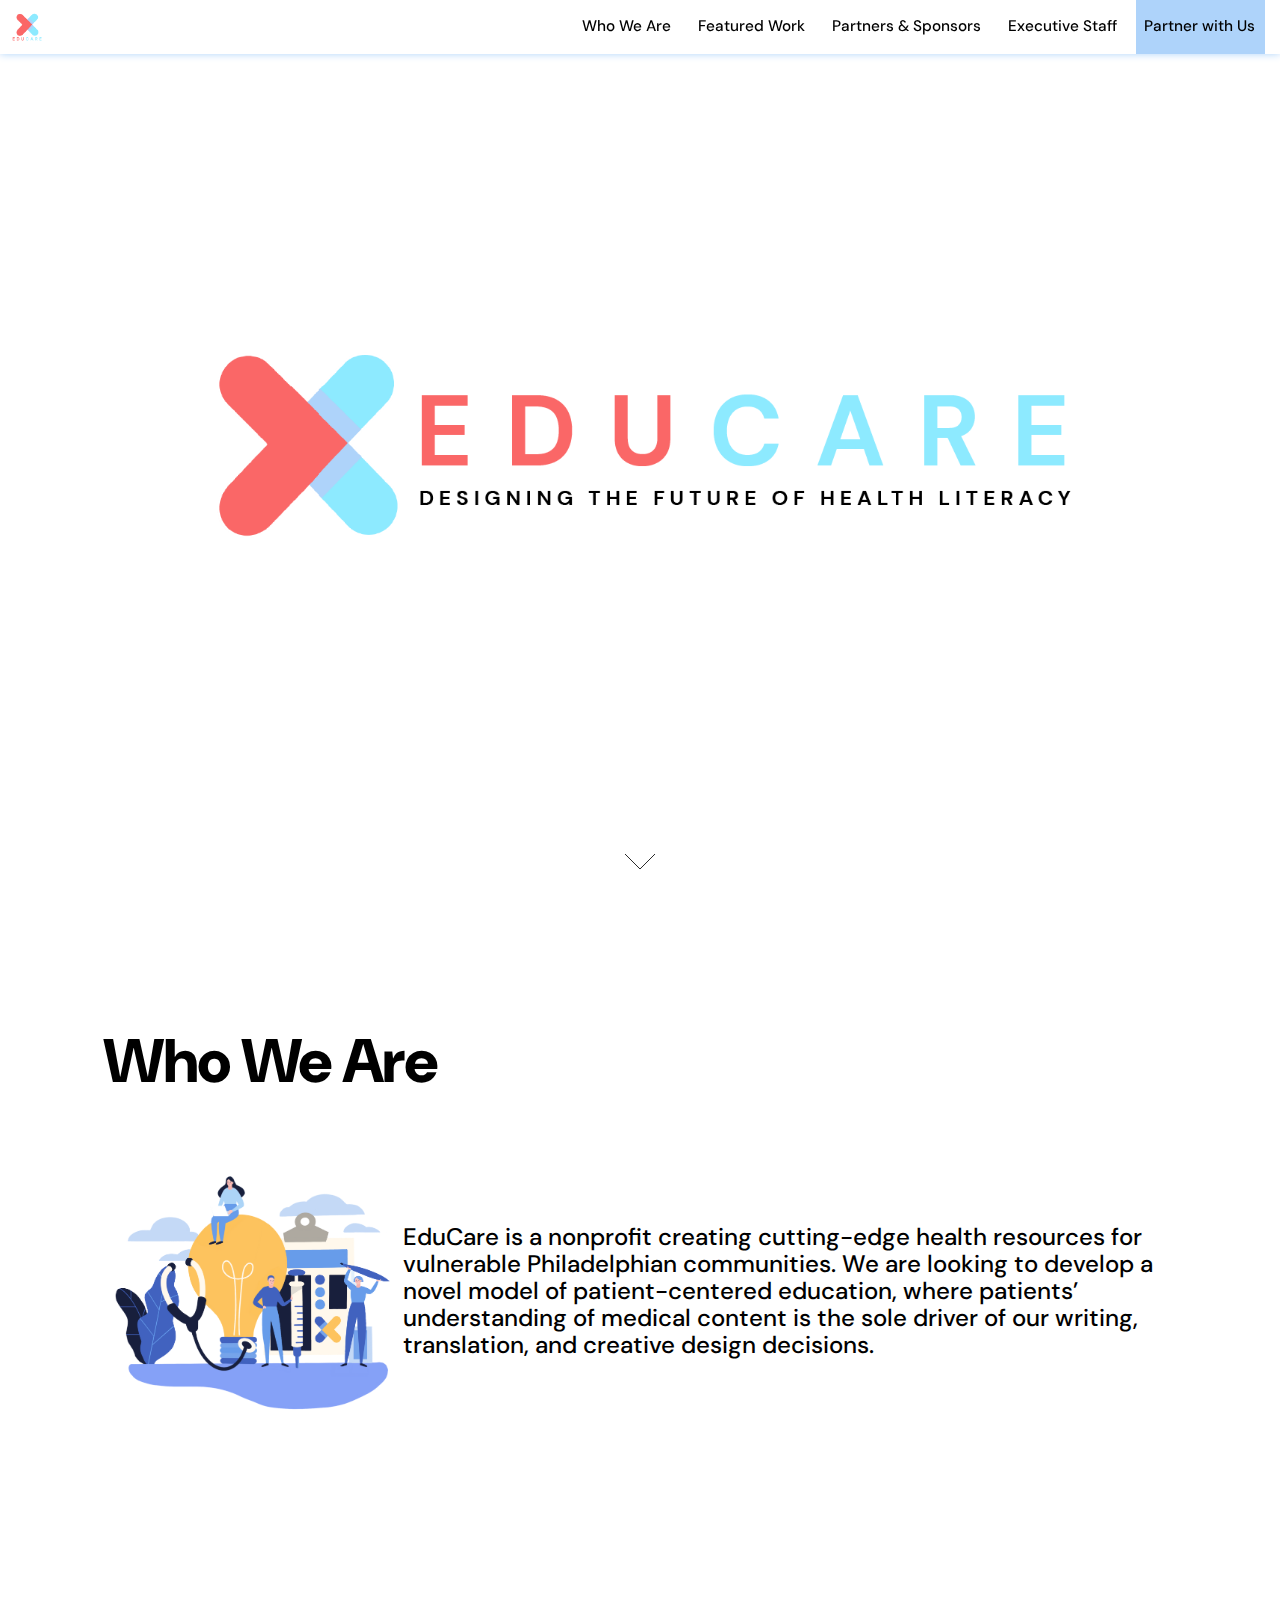
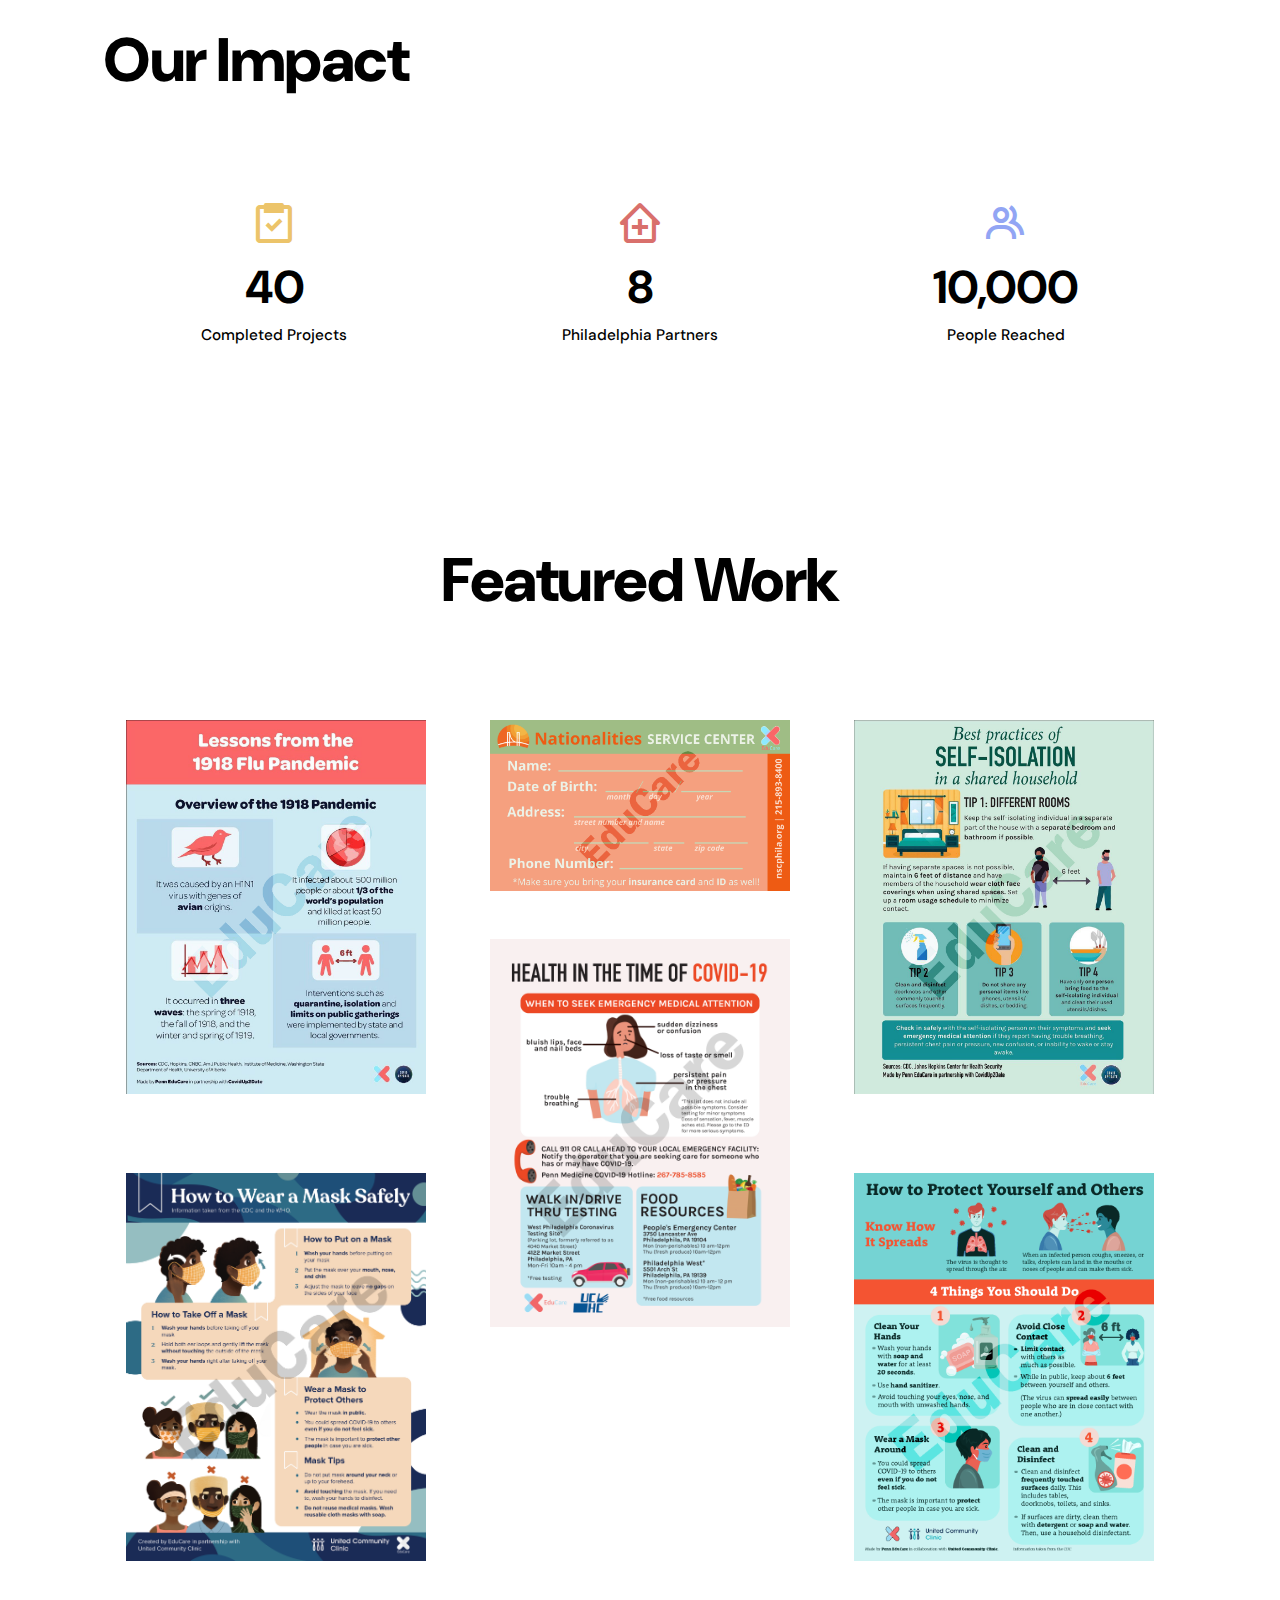
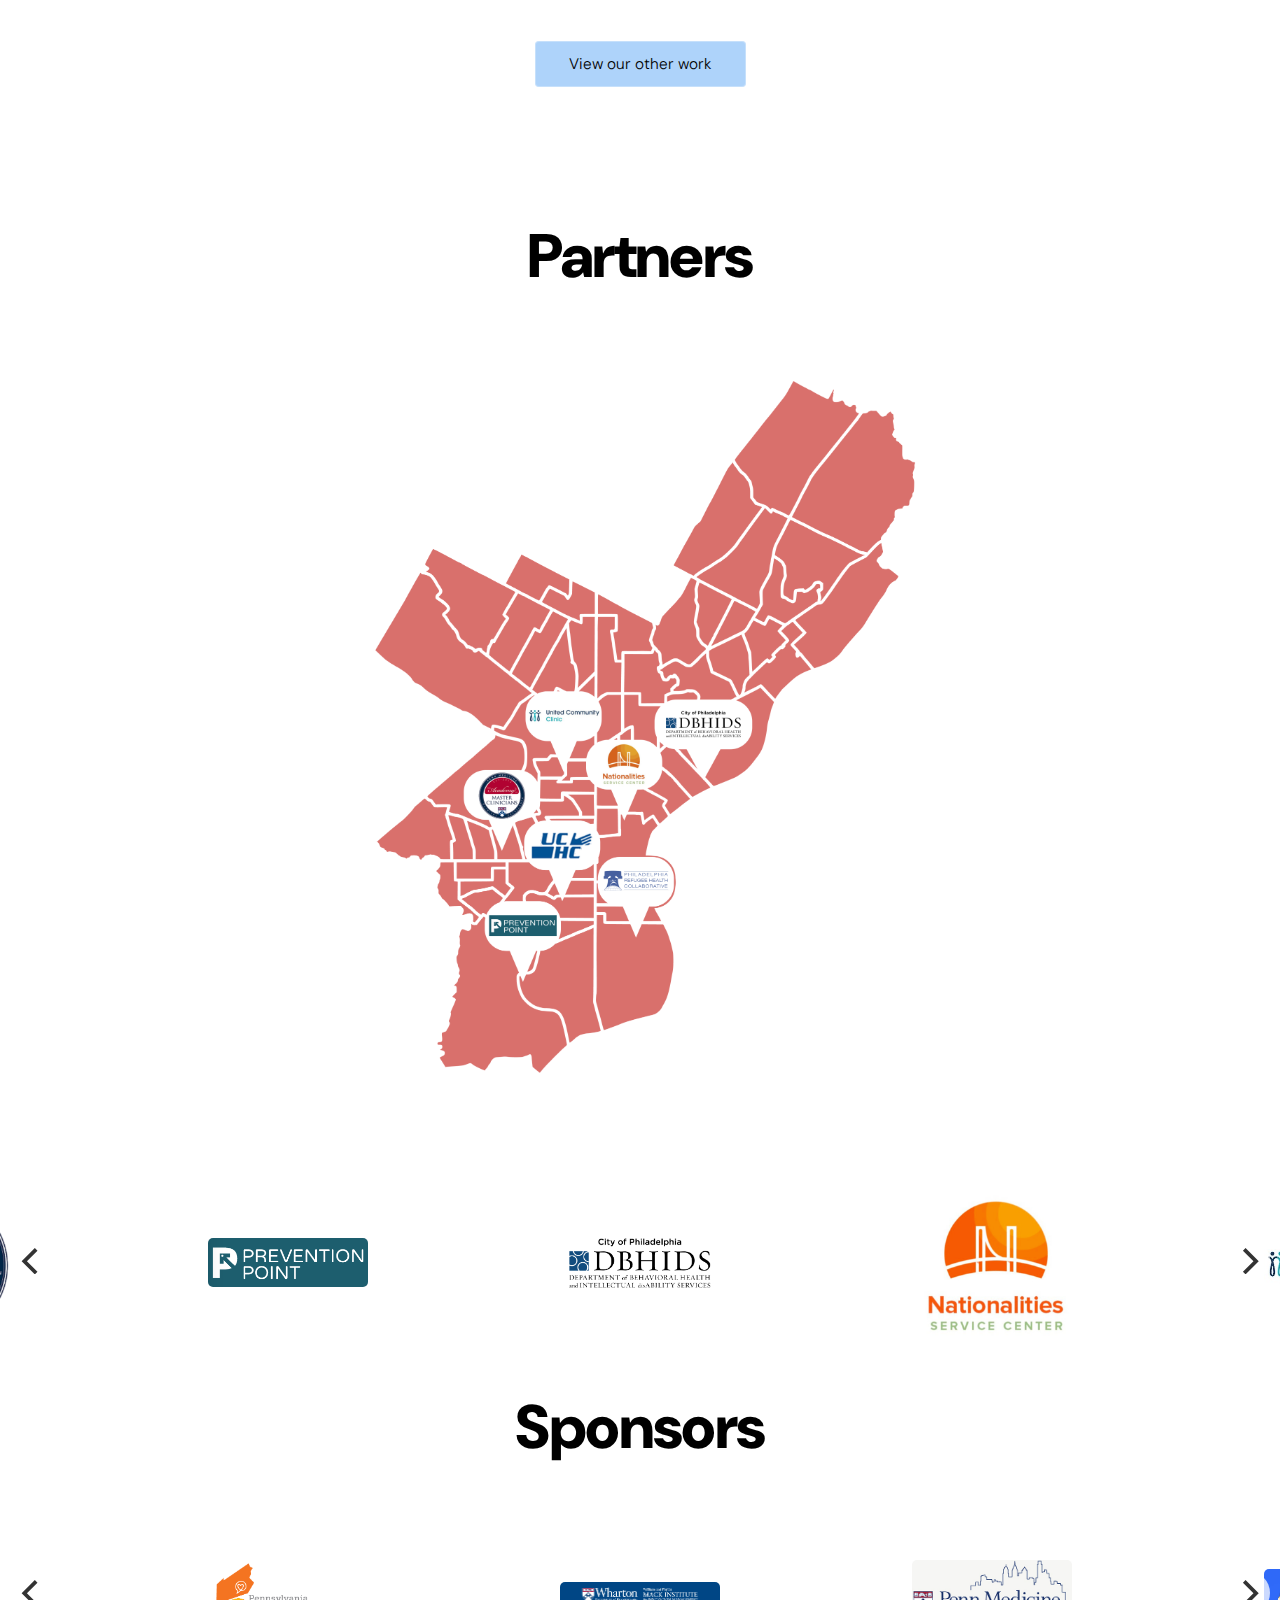
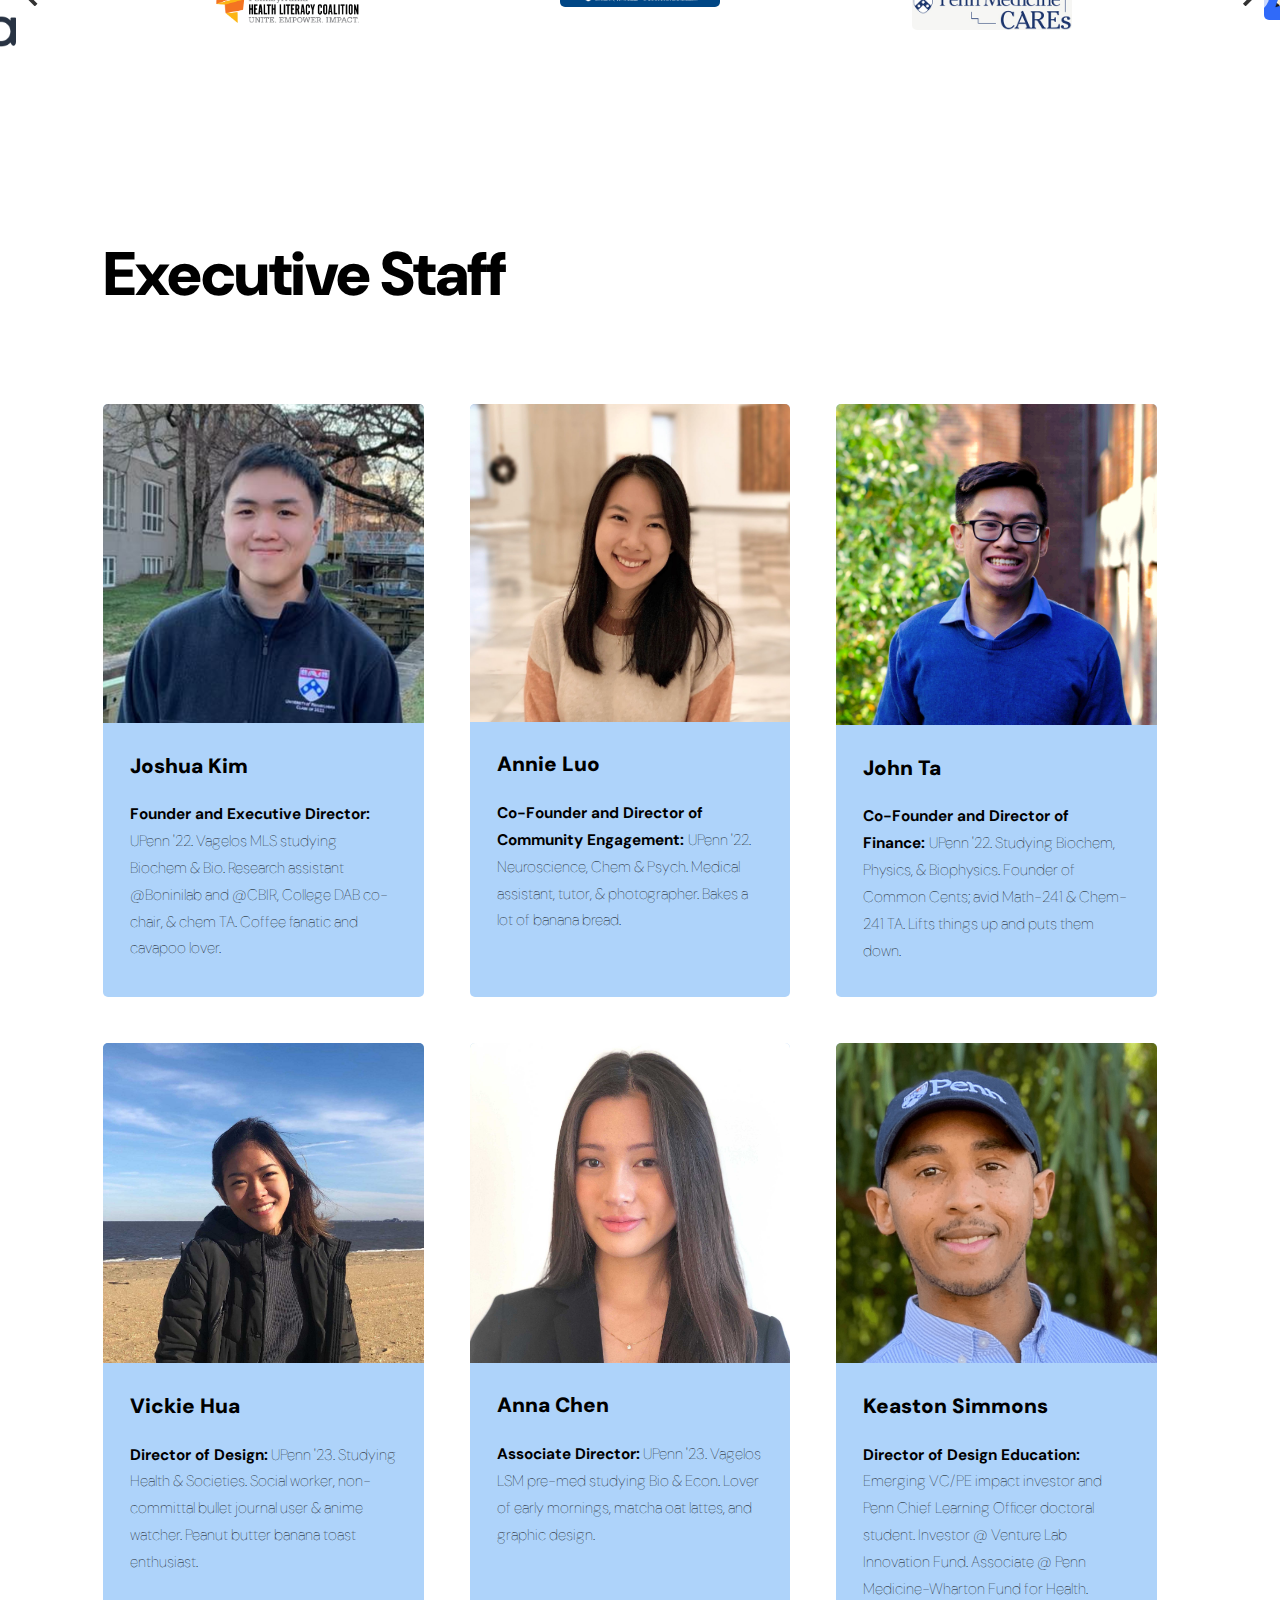
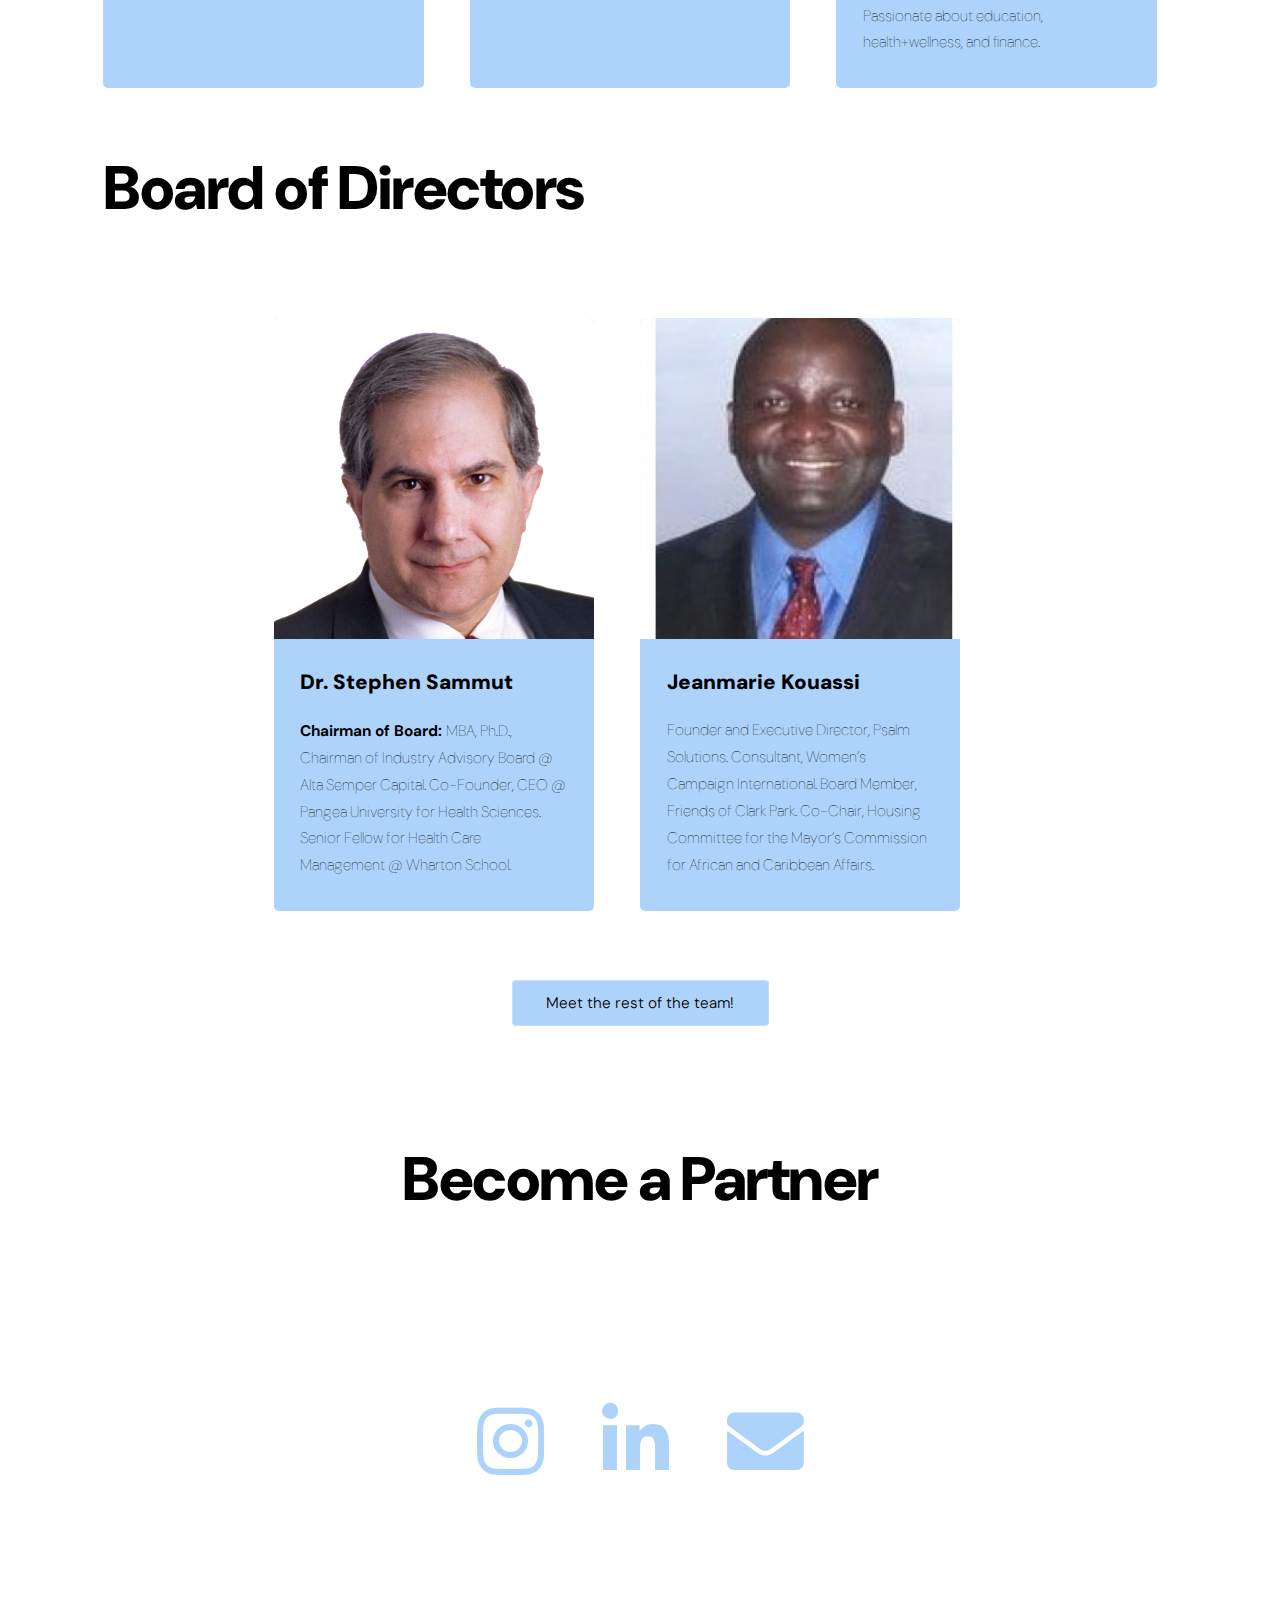
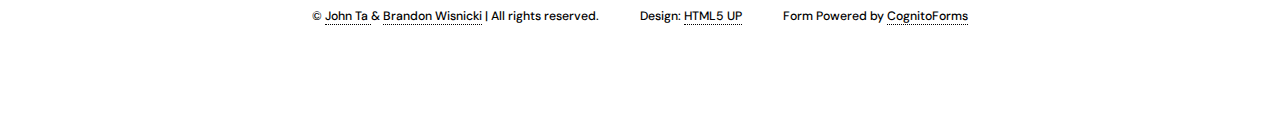
==== commit 9311fc4a: "removed covenant house" ====
--- a/index.html
+++ b/index.html
@@ -327,7 +327,7 @@
     <area target="_blank" alt="UHC" title="UHC" href="https://www.uchcphiladelphia.org" coords="1179,2628,1586,2883" shape="rect">
     <area target="_blank" alt="The Academy of Master Clinicians" title="The Academy of Master Clinicians" href="https://www.med.upenn.edu/fapd/academy-of-master-clinicians/" coords="874,2328,1200,2612" shape="rect">
     <area target="_blank" alt="Prevention Point" title="Prevention Point" href="https://ppponline.org/" coords="941,3078,1377,3359" shape="rect">
-    <area target="_blank" alt="Covenant House" title="Covenant House" href="https://www.covenanthouse.org/" coords="874,1586,1313,1851" shape="rect">
+    
     <area target="_blank" alt="DBHIDS" title="DBHIDS" href="https://dbhids.org/" coords="1940,1925,2460,2200" shape="rect">
     <area target="_blank" alt="NSC" title="NSC" href="https://nscphila.org/" coords="1558,2157,1931,2423" shape="rect">
     <area target="_blank" alt="United Community Clinic" title="United Community Clinic" href="https://www.unitedcommunityclinic.com/" coords="1184,1880,1604,2148" shape="rect">
@@ -338,10 +338,7 @@
 		</section>
 
 <div class="main-carousel" data-flickity='{ "cellAlign": "center", "contain": true,  "autoPlay": 2000 ,  "wrapAround": true, "pageDots": false, "pauseAutoPlayOnHover": false, "freeScroll":true   }'>
-					<div class="carousel-cell">
-						<a href="https://www.covenanthouse.org/"><img style="align-self: center; width: 200px; vertical-align: text-top" class="imagea" src="images/logos/covhouse.jpg"
-						 alt="Covenant House Pennsylvania Logo" /> </a>
-					</div>
+					
 					<div class="carousel-cell">
 						<a href="https://dbhids.org/"><img style="align-self: center;width: 200px; vertical-align: text-top" class="imagea" src="images/logos/dbhids.jpg"
 						 alt="Philadelphia Department of Behavioral Health and Intellectual Disability Services Logo" />
@@ -397,7 +394,6 @@
   
 </div>
 
-<hr style="border: 1px solid #e9e9e9; margin: 5rem 15rem;"/>
 				
 							<h2 style="font-weight: 1000; text-align: center; margin-bottom: 0" id="muli-font">Sponsors</h2>
 											
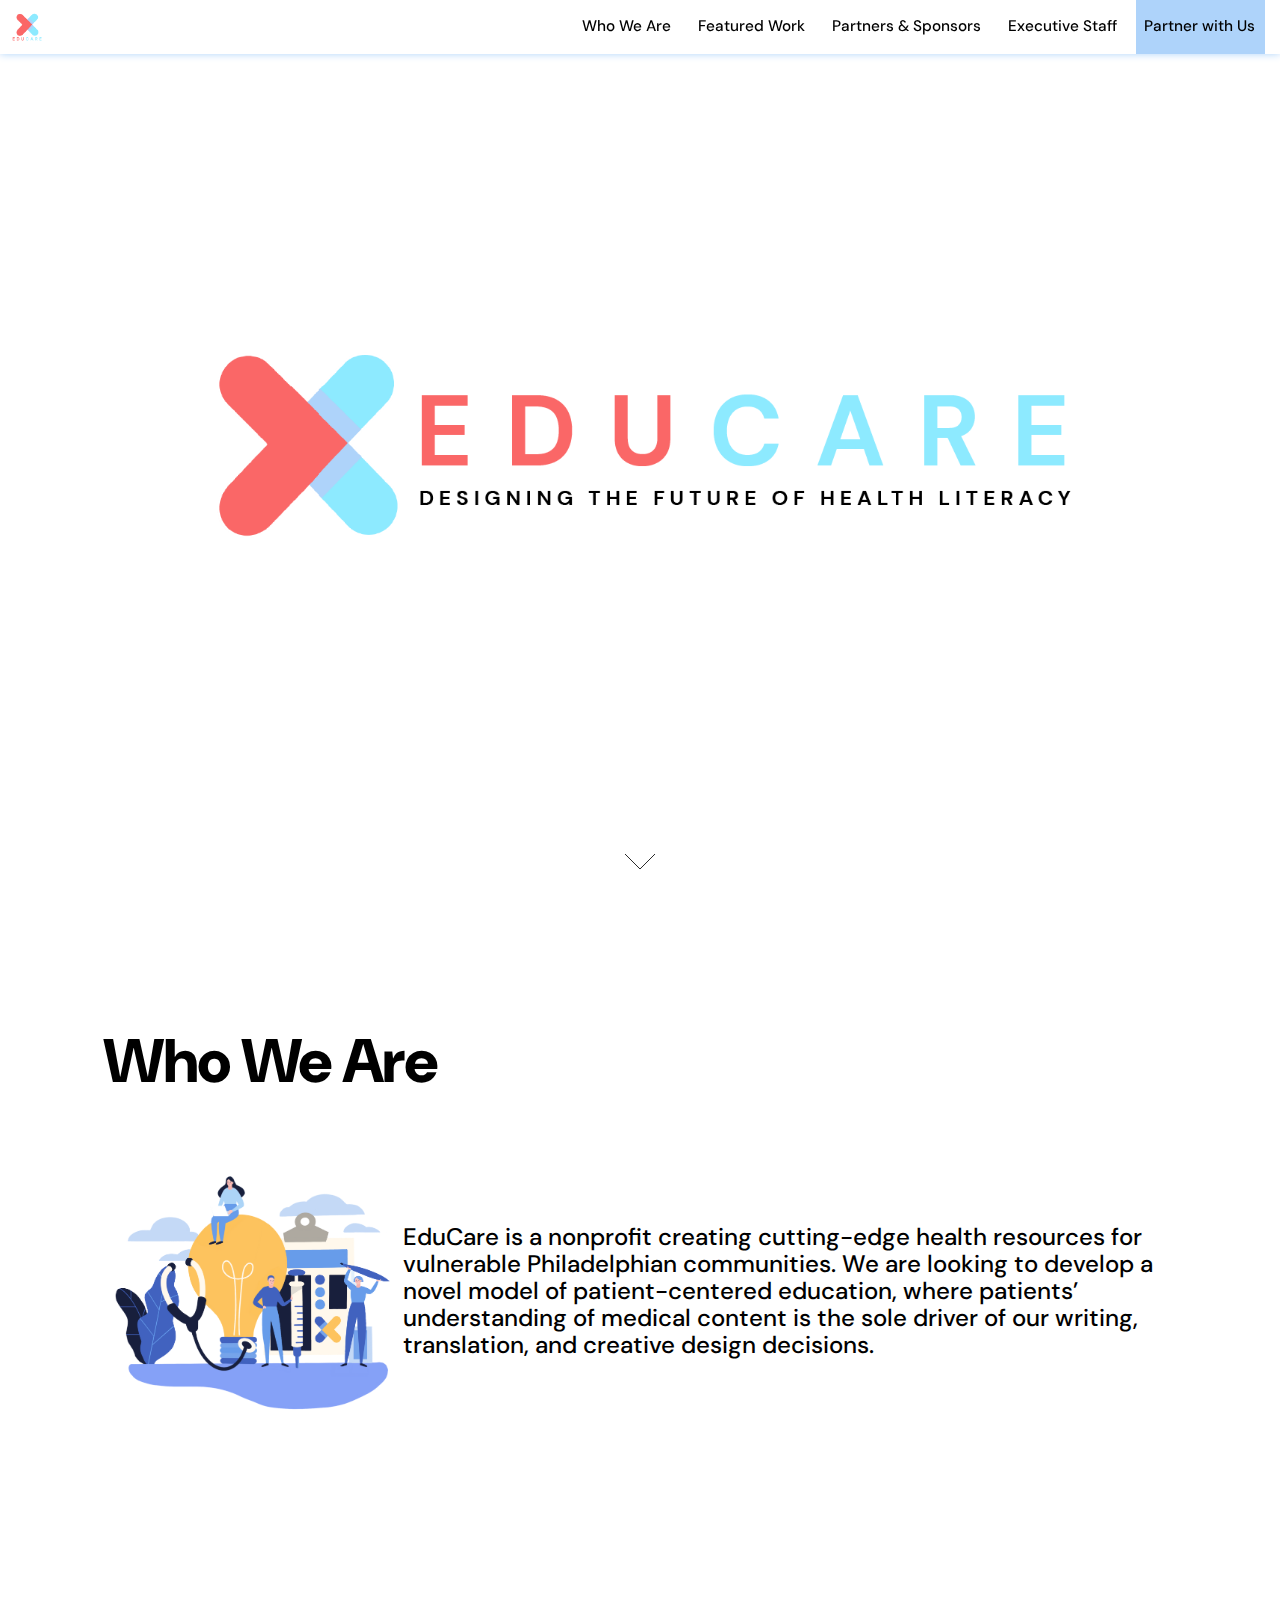
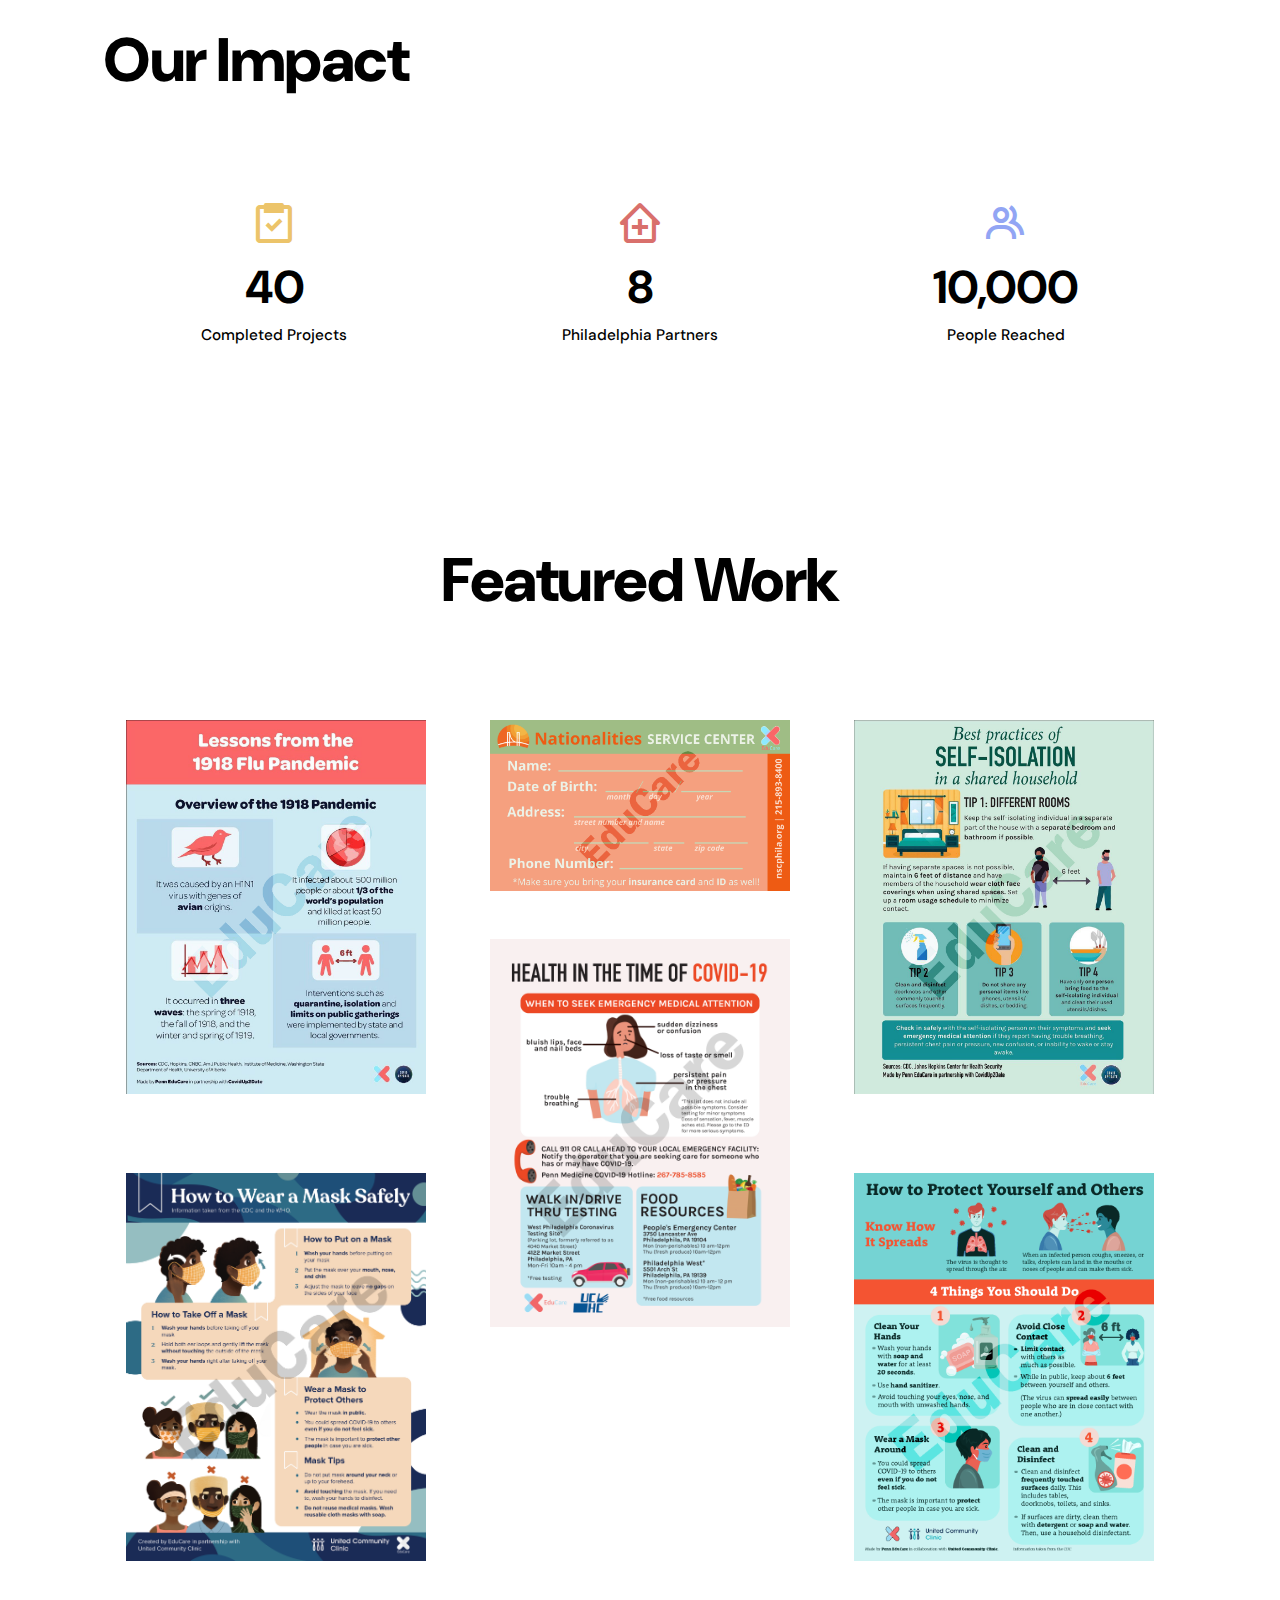
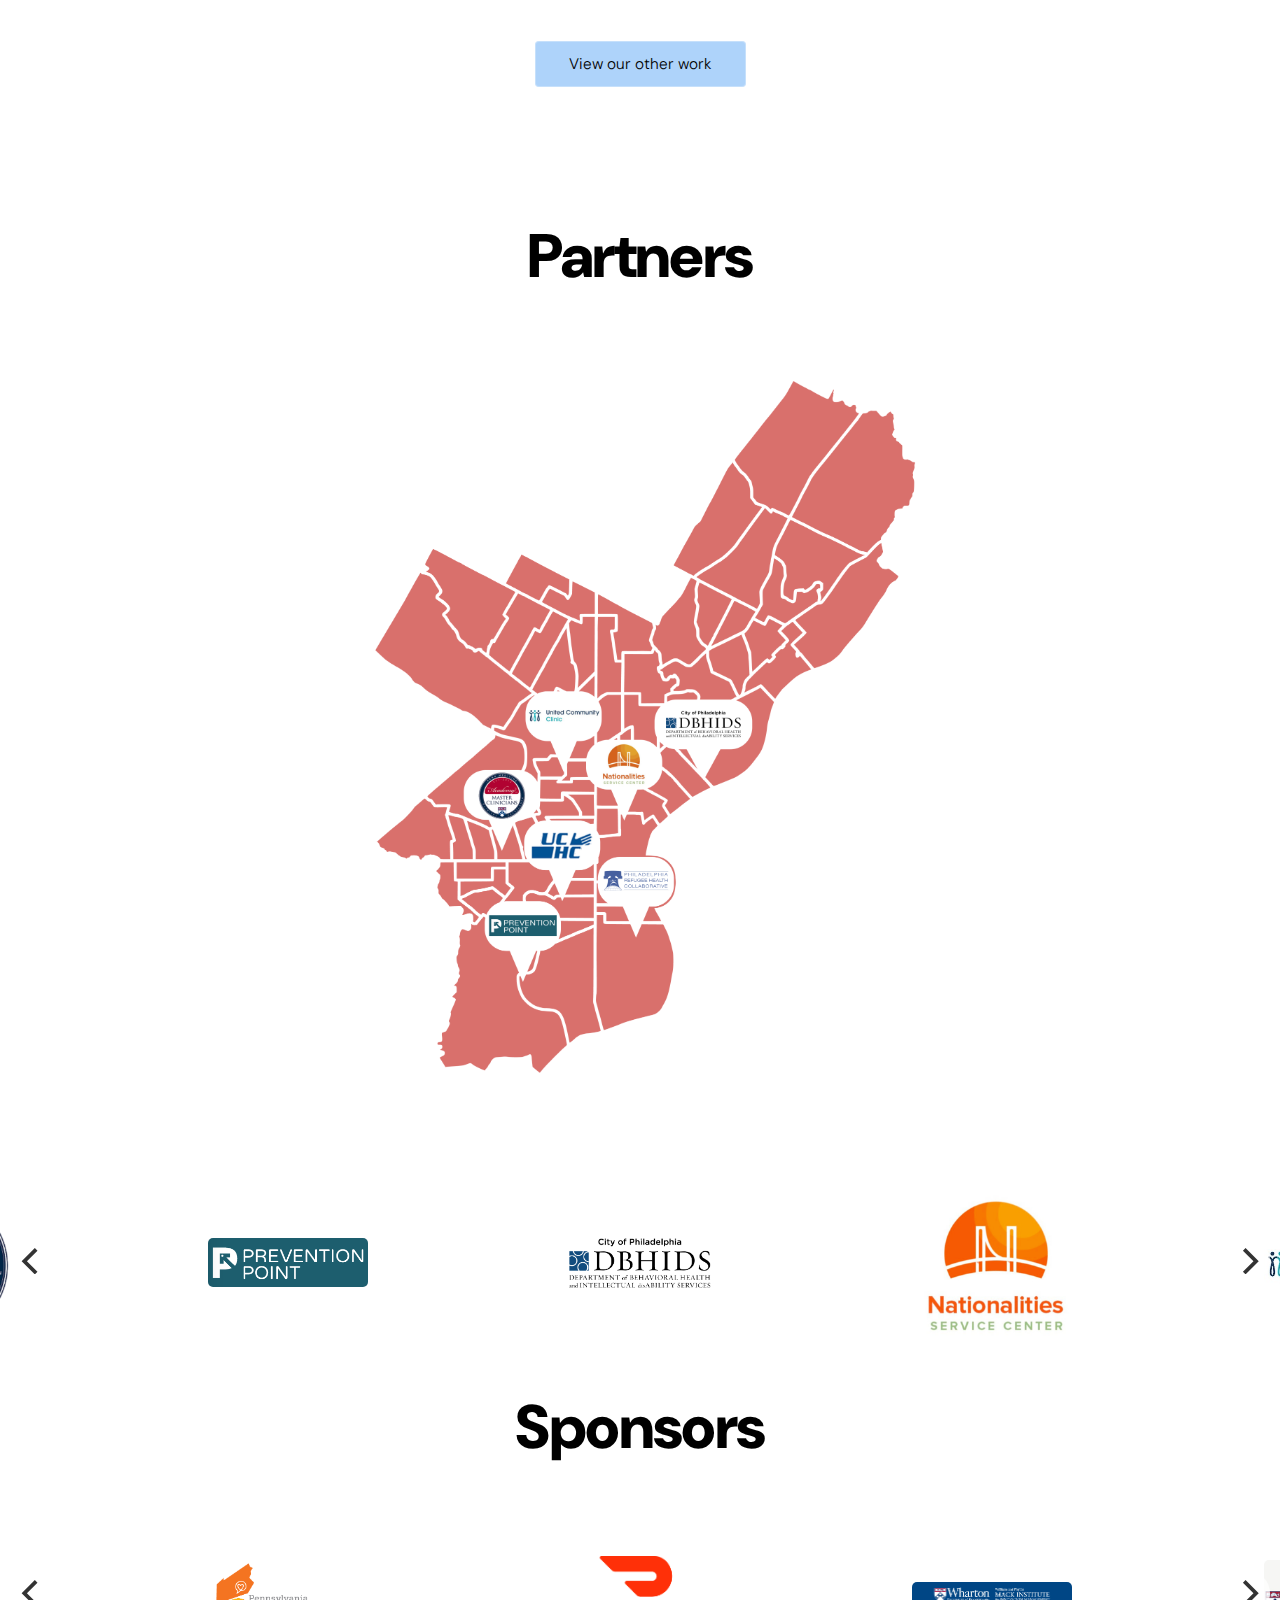
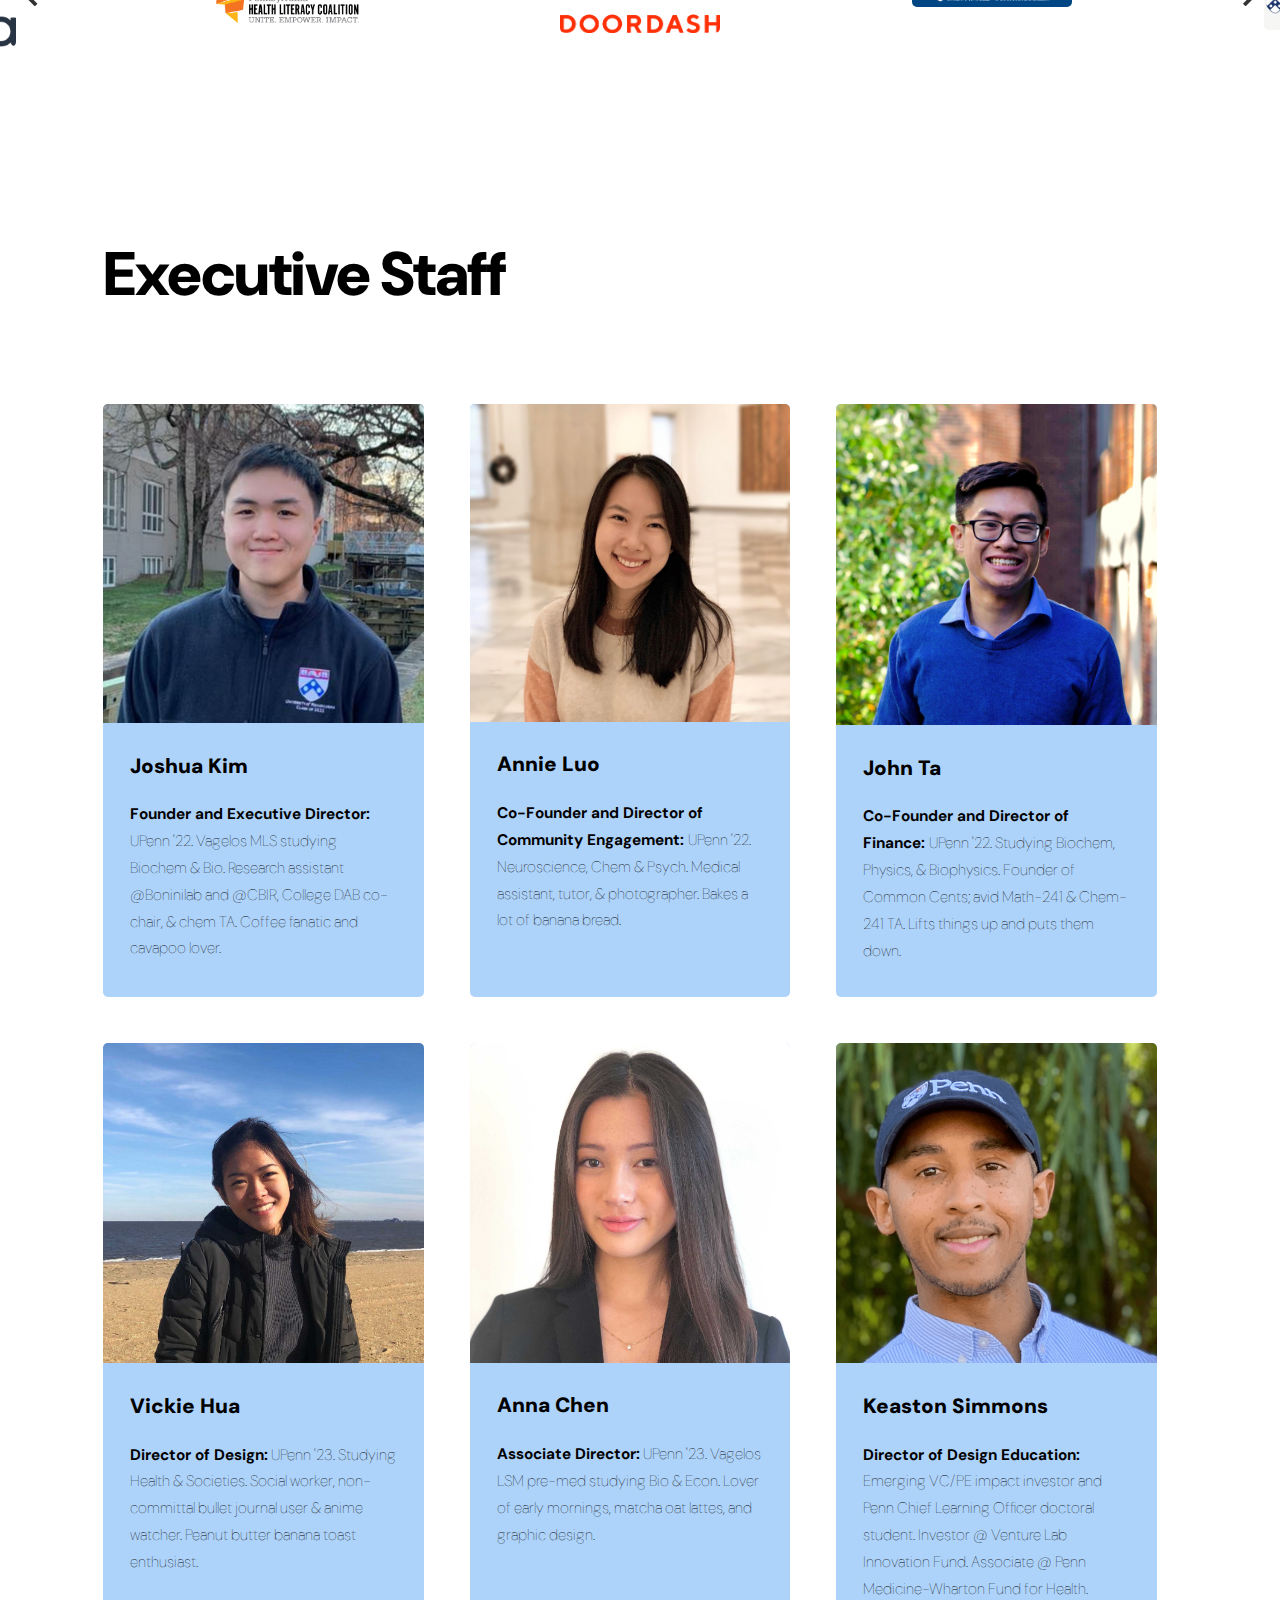
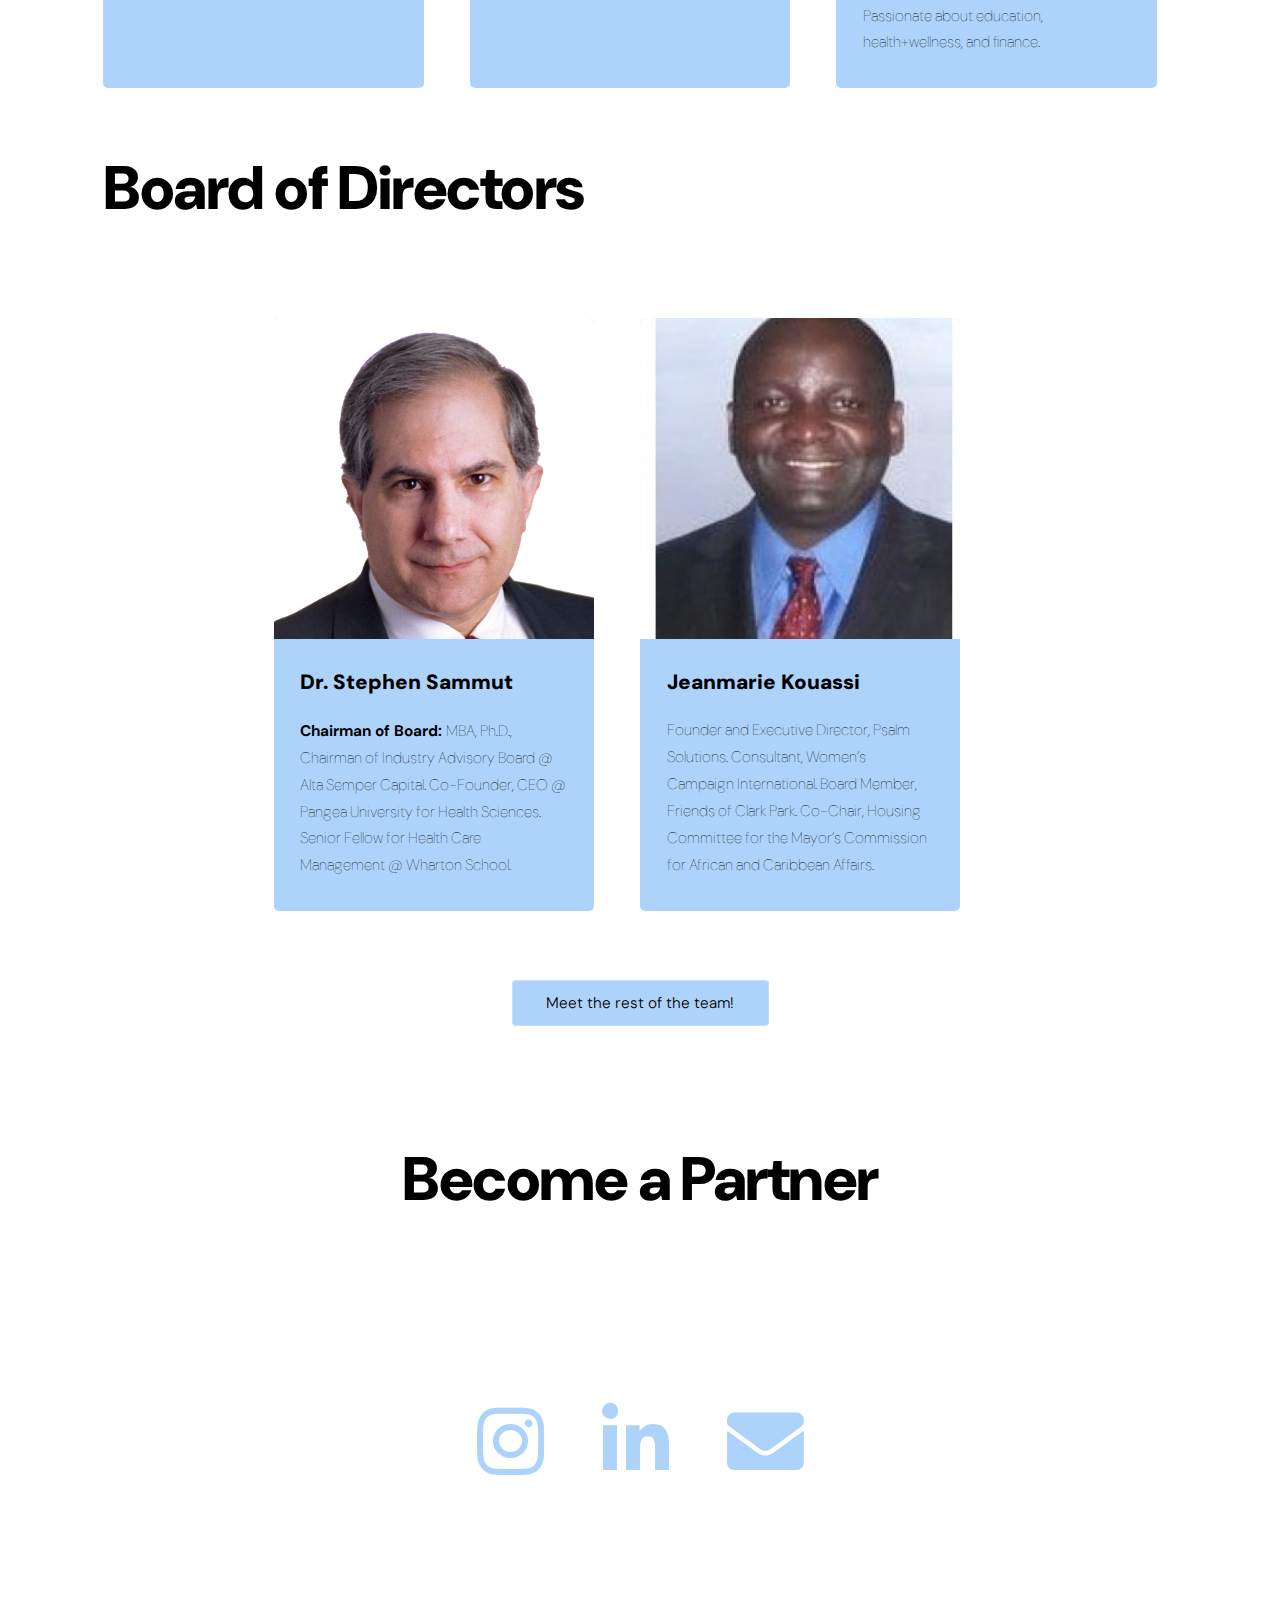
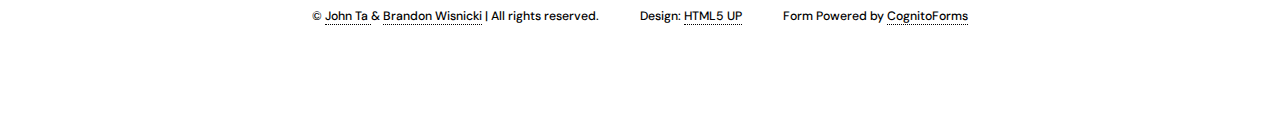
==== commit 899feb65: "Dooordashh" ====
--- a/index.html
+++ b/index.html
@@ -399,7 +399,13 @@
 											
 
 <div class="main-carousel" data-flickity='{ "cellAlign": "center", "contain": true,  "autoPlay": 2000 ,  "wrapAround": true, "pageDots": false, "pauseAutoPlayOnHover": false, "freeScroll":true    }'>
-					
+			
+ <div class="carousel-cell">
+		<a href="https://www.doordash.com/"><img style="align-self: center; width: 200px; vertical-align: text-top" class="imagea" src="images/logos/doordash.png"
+						 alt="Doordash Logo" />
+						<!-- Link -->  </a>				 
+  </div>
+			
   <div class="carousel-cell">
 			<a href="https://mackinstitute.wharton.upenn.edu/"><img style="align-self: center; width: 200px; vertical-align: text-top" class="imagea" src="images/logos/Mack_Institute.png"
 						 alt="Mack Institute Logo" />
@@ -411,6 +417,8 @@
 						 alt="Penn Medicine CAREs Grant Logo" />
 						<!-- Link -->  </a>			 
   </div>
+  
+   
   
     <div class="carousel-cell">
 		<a href="https://www.gingerlabs.com/"><img style="align-self: center; width: 200px; vertical-align: text-top" class="imagea" src="images/logos/notability.jpg"
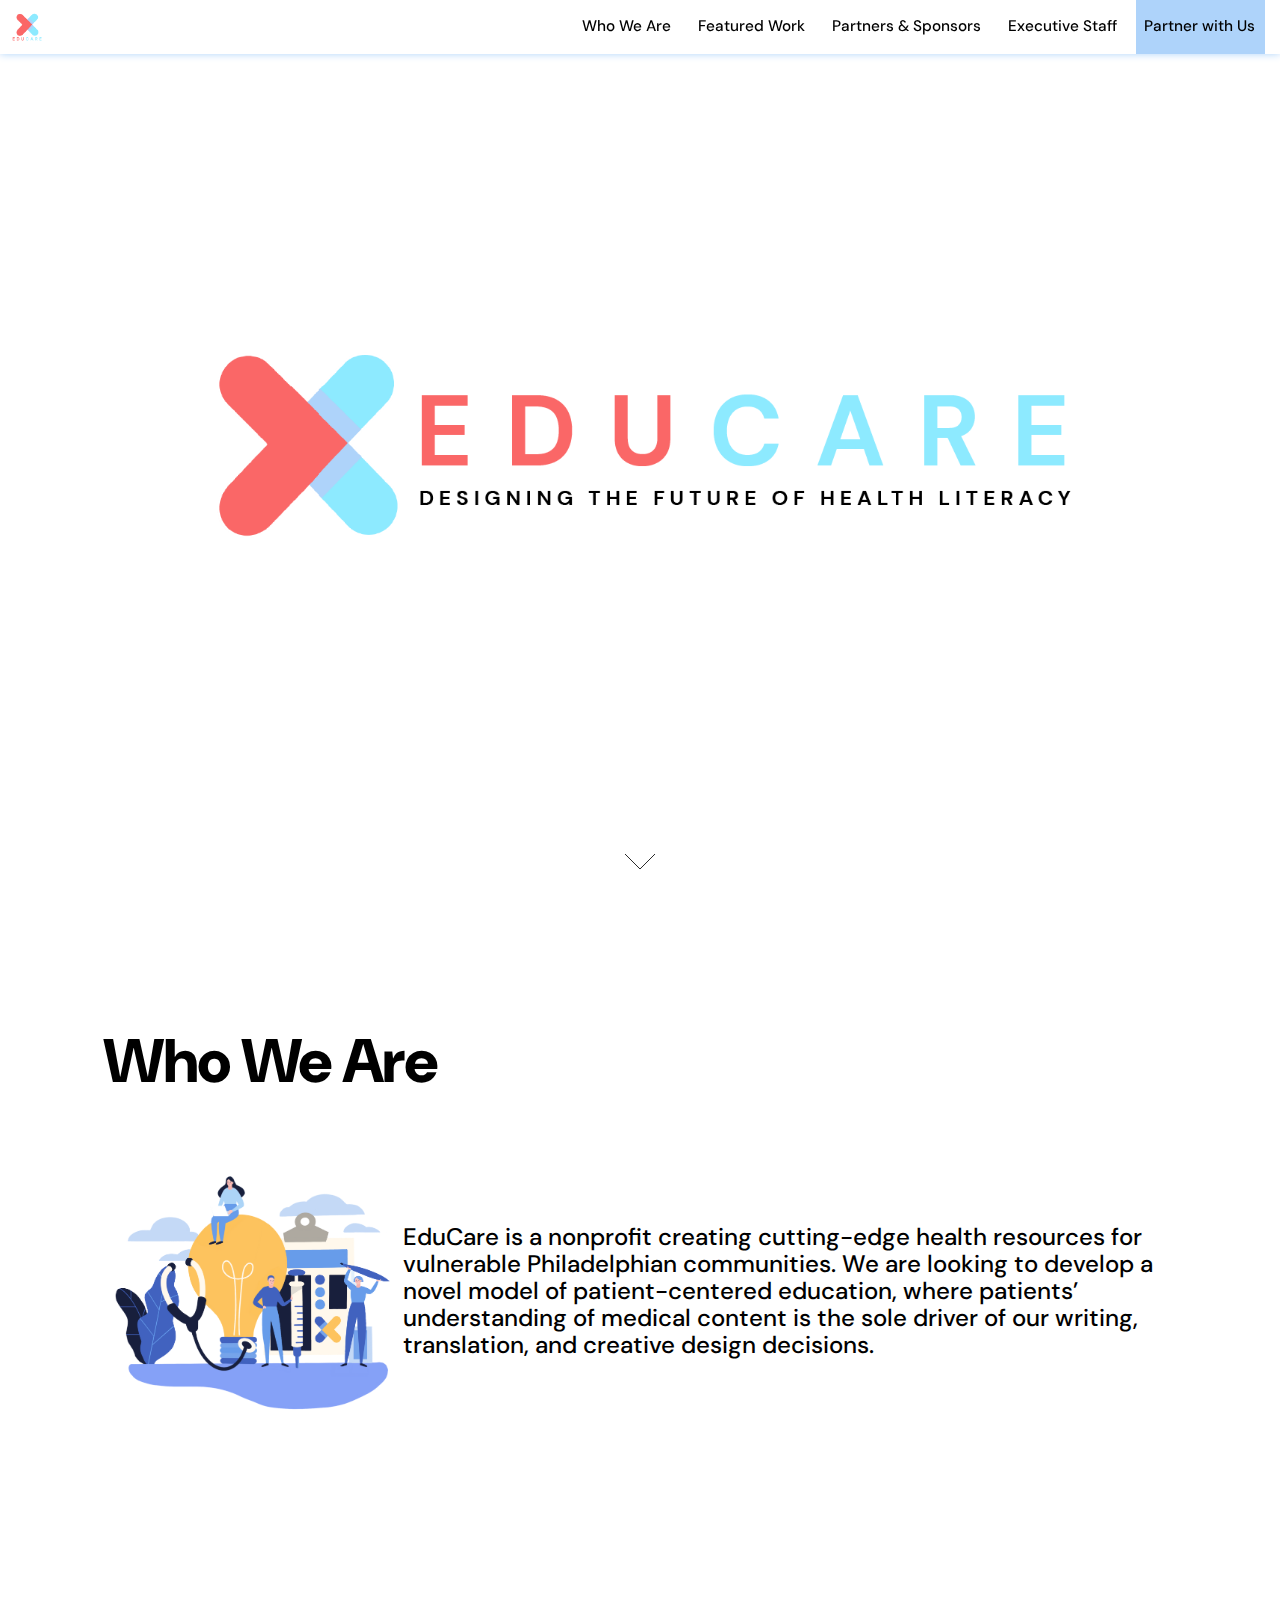
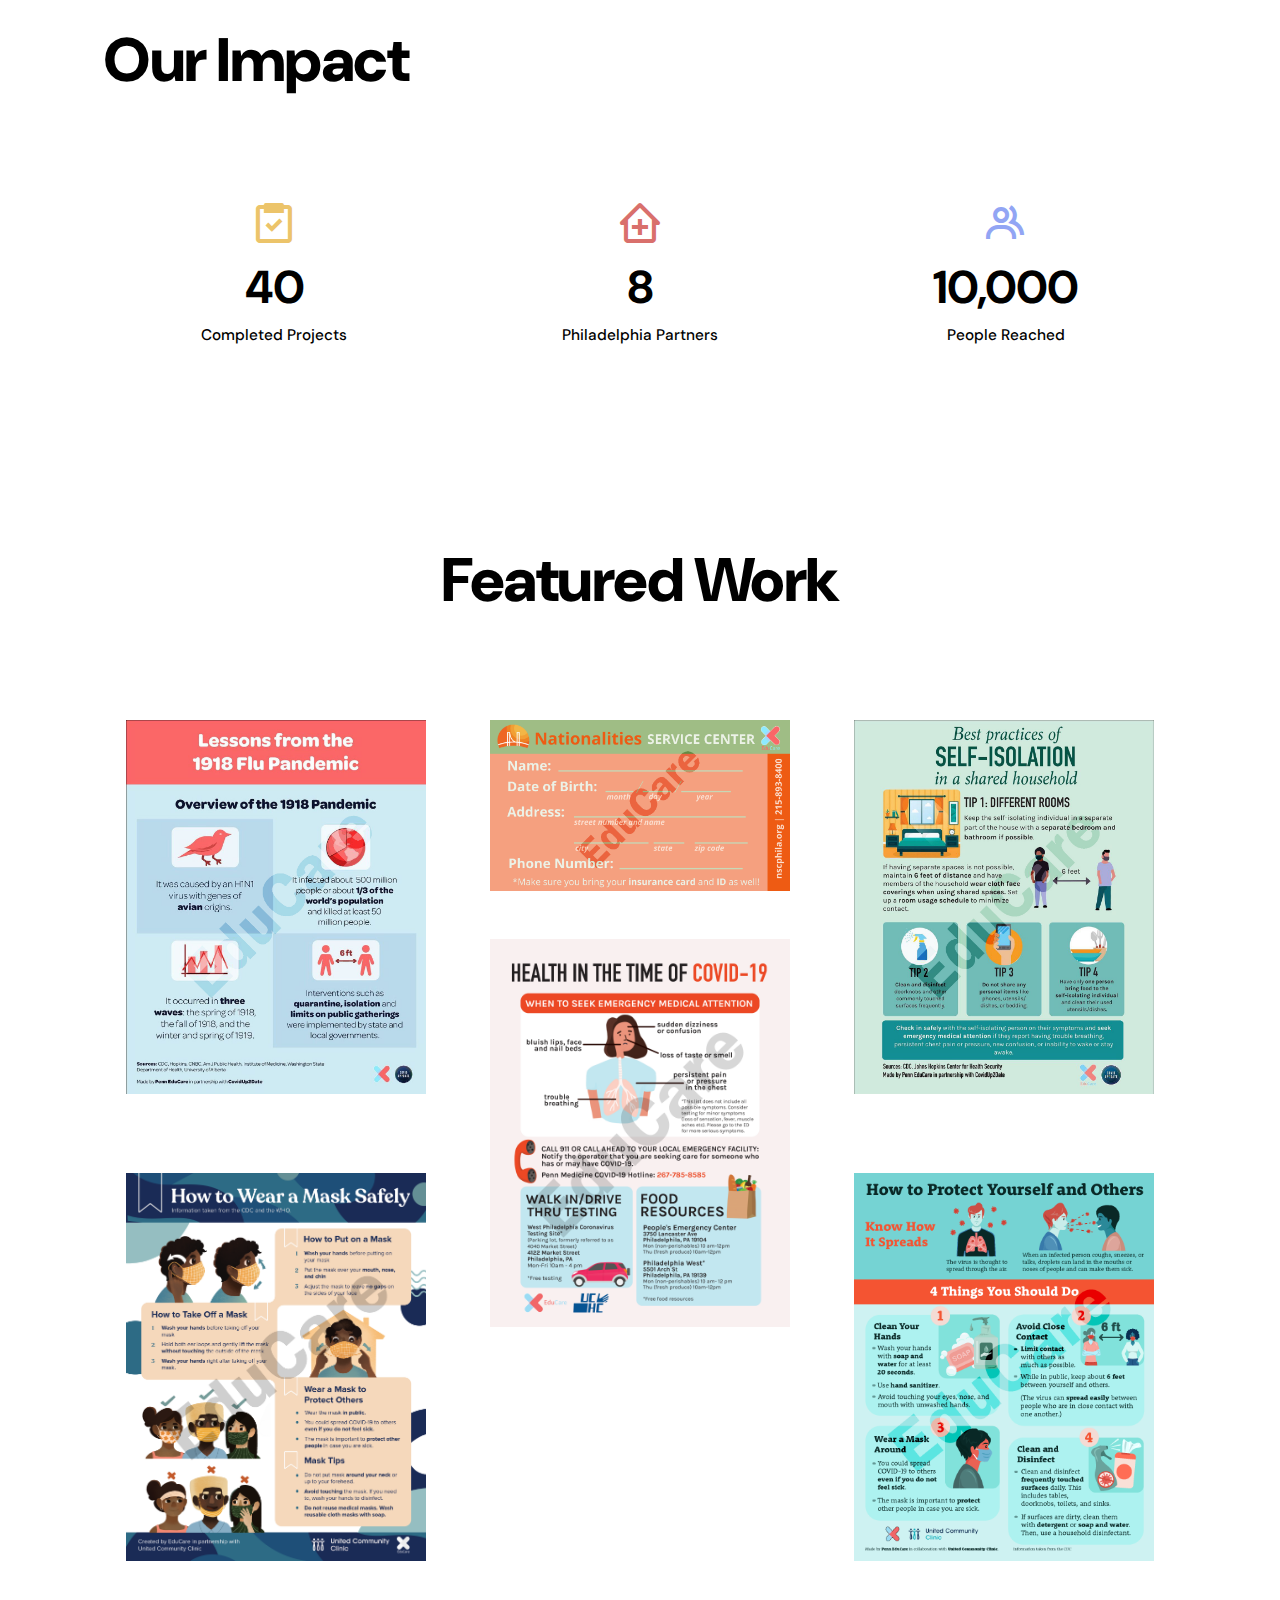
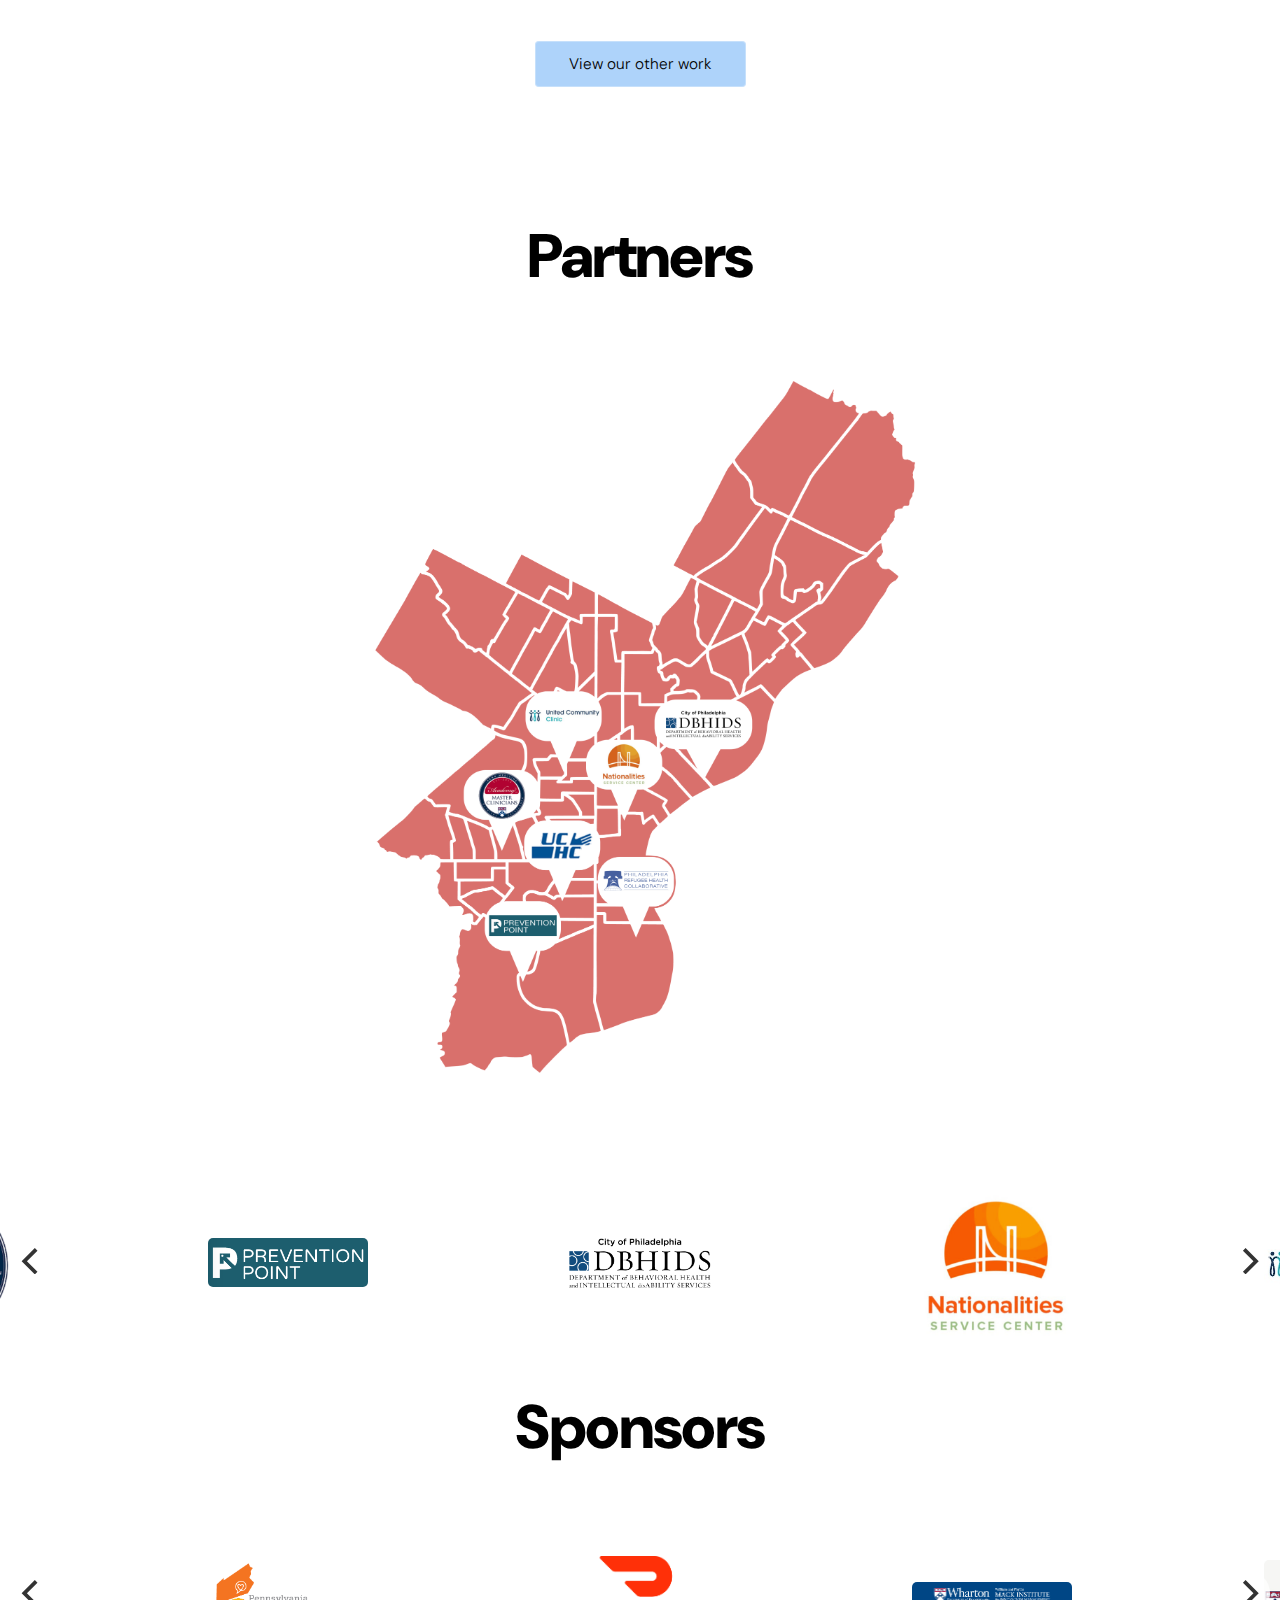
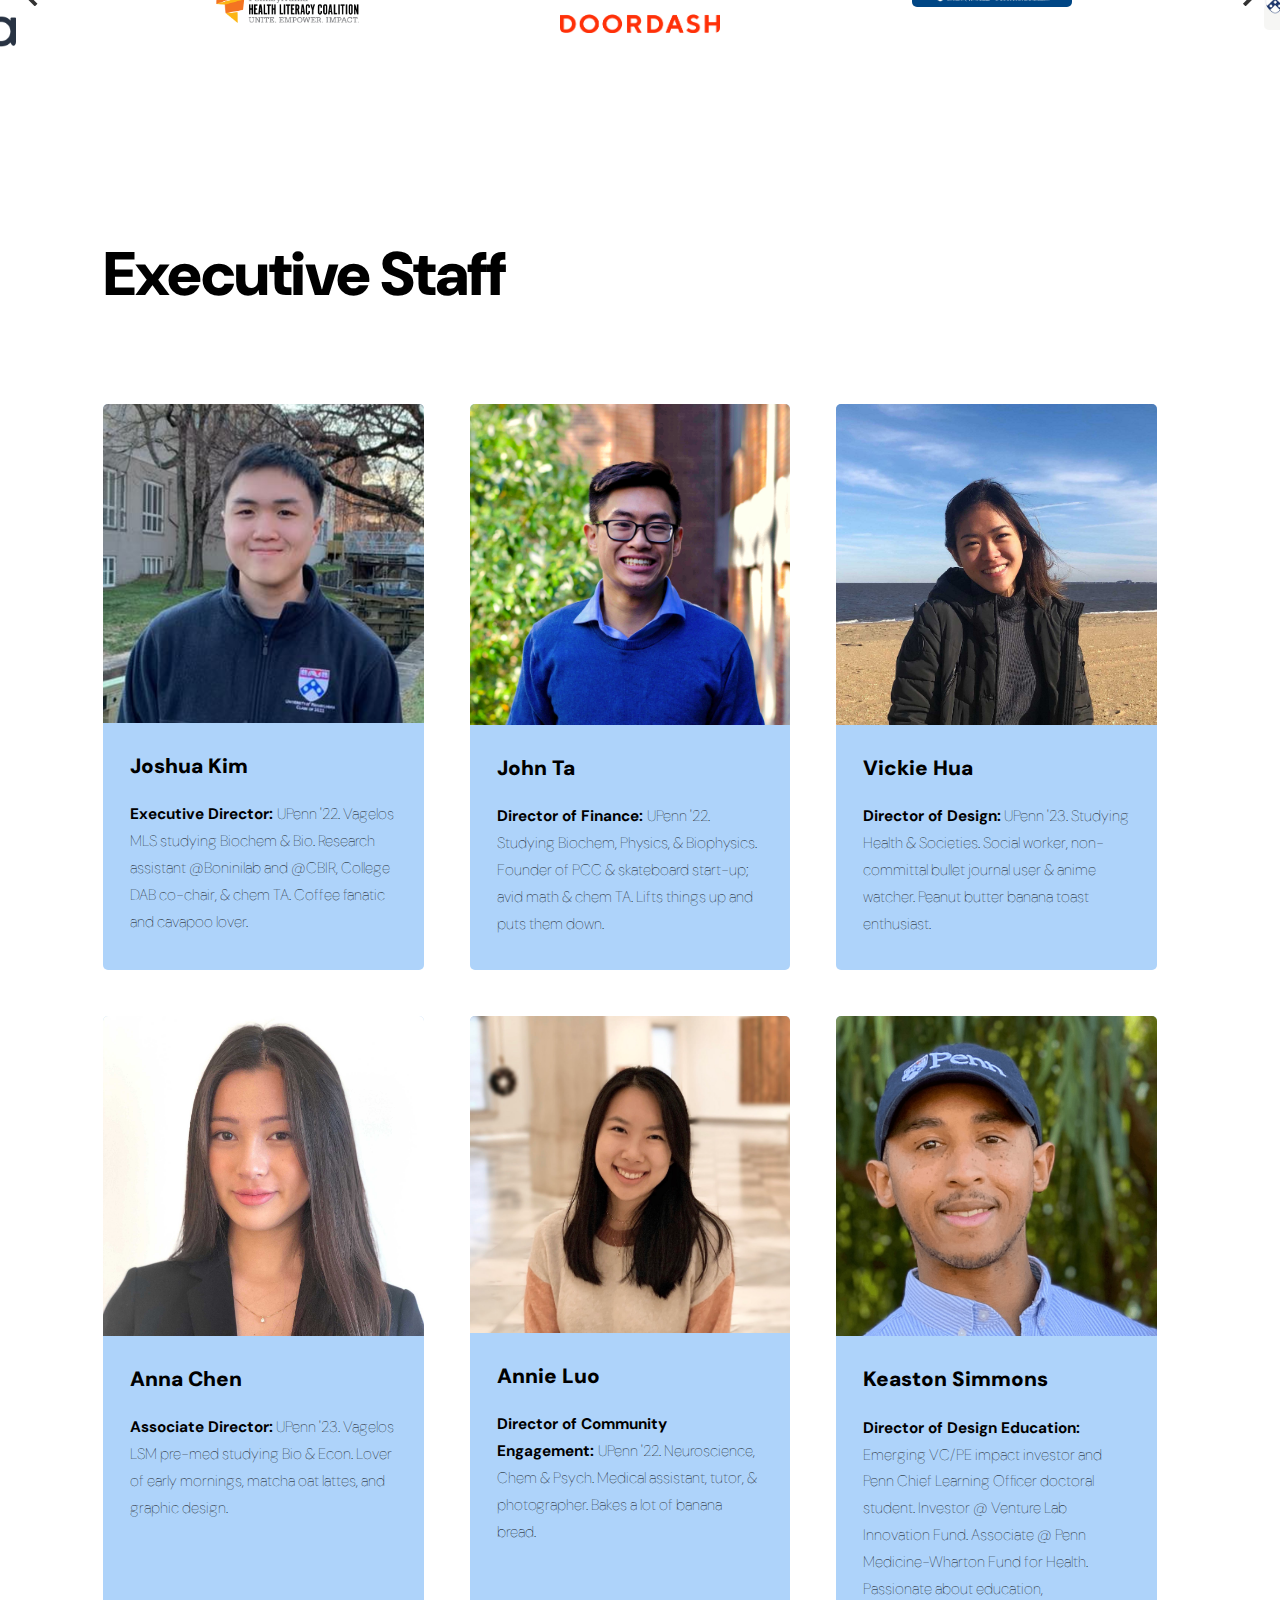
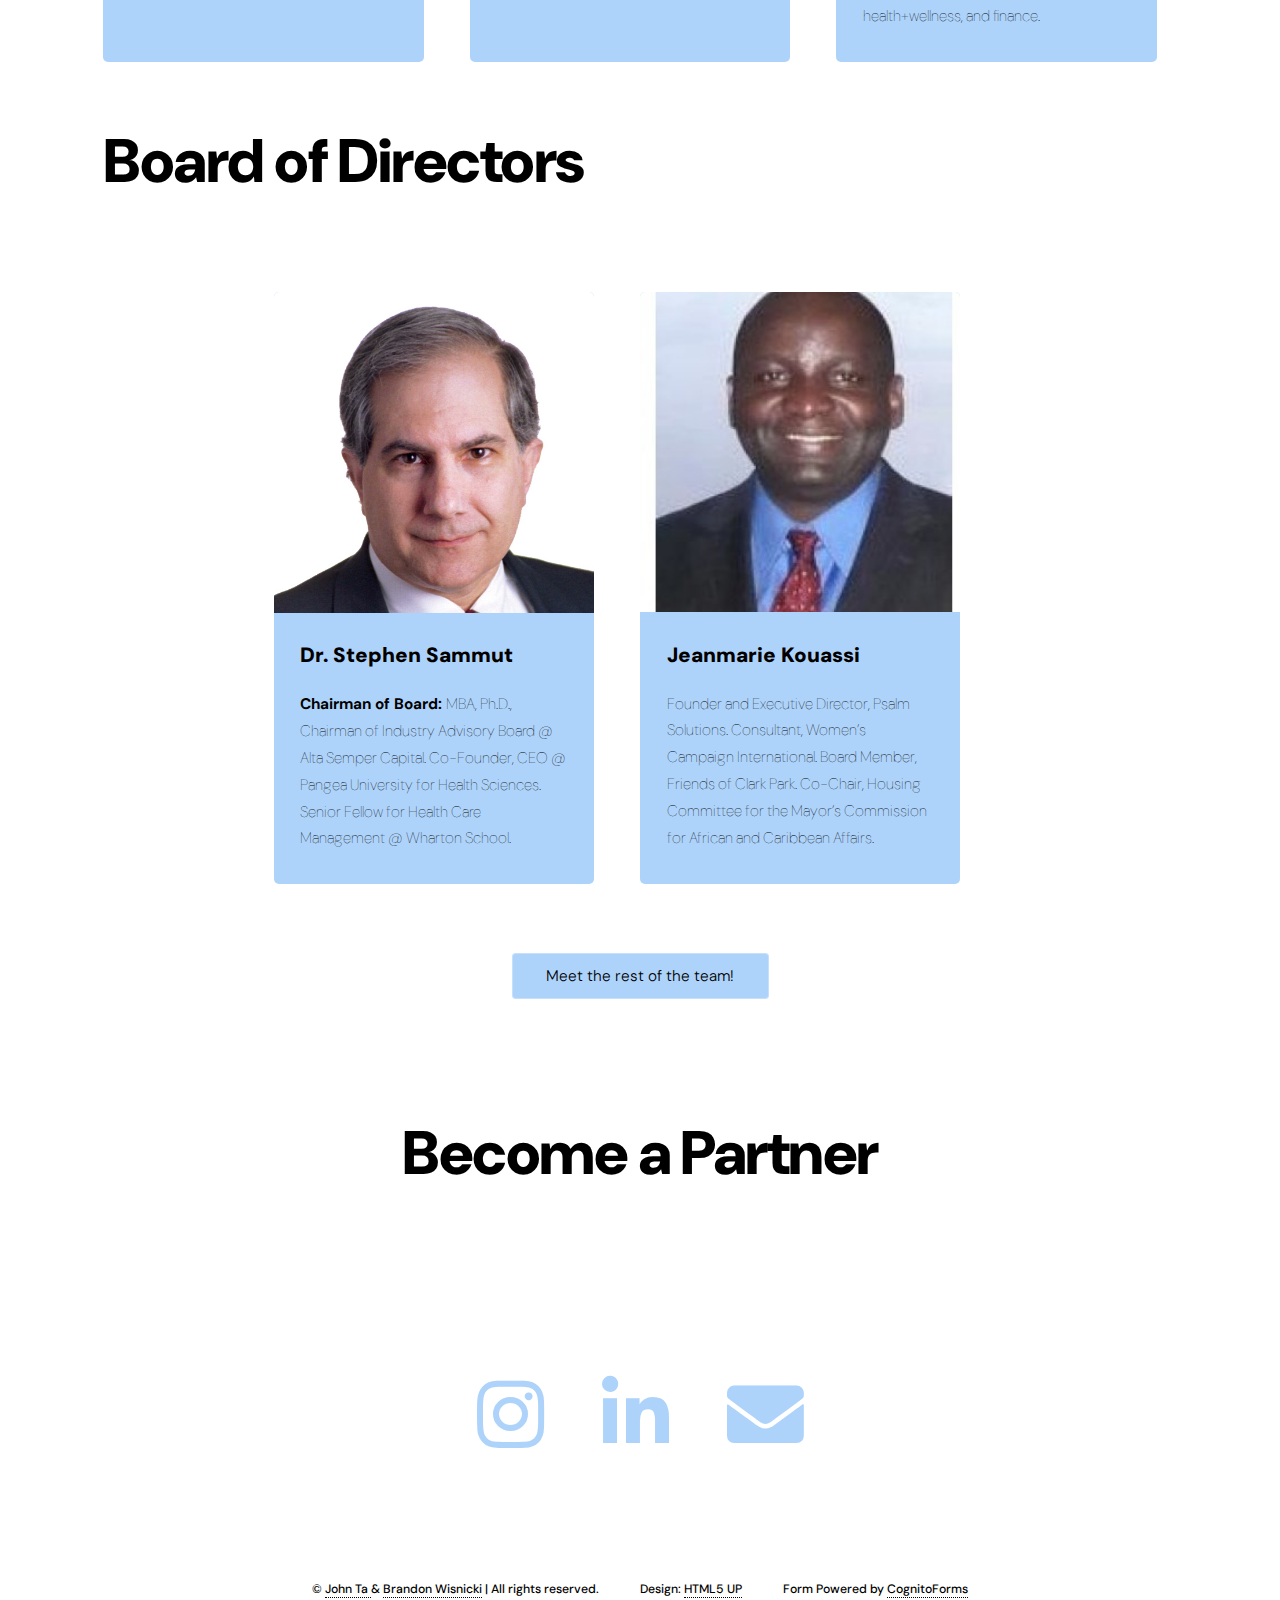
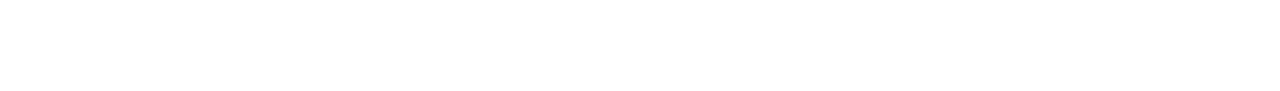
==== commit d86abd47: "order fixed" ====
--- a/index.html
+++ b/index.html
@@ -462,75 +462,71 @@
 				<!-- ABOUT THE TEAM SECTION-->
 
 				<section class="features">
-					<article>
-						<img class="imagea" src="images/joshkim123.png" alt="Joshua Kim Headshot" />
-
-						<h3 style="font-weight: 1000">
-							Joshua Kim
-						</h3>
-
-						<p id="nunito-font-thin">
-							<b id="nunito-font">Founder and Executive Director: </b> UPenn '22. Vagelos MLS studying Biochem & Bio. Research assistant @Boninilab and @CBIR, College DAB co-chair, & chem TA. Coffee fanatic and cavapoo lover.
-						</p>
-
-					</article>
-
-					<article>
-						<img class="imagea" src="images/annieluo123.jpeg" alt="Annie Luo Headshot" />
-
-						<h3 style="font-weight: 1000" id="muli-font">
-							Annie Luo
-						</h3>
-
-						<p id="nunito-font-thin">
-							<b id="nunito-font">Co-Founder and Director of Community Engagement: </b> UPenn '22. Neuroscience, Chem &amp; Psych. Medical assistant, tutor, &amp; photographer. Bakes a lot of banana bread.
-						</p>
-
-					</article>
-
-					<article>
-						<img class="imagea" src="images/profiles/John_Ta.jpg" alt="John Ta Headshot" />
-
-						<h3 style="font-weight: 1000" id="muli-font">
-							John Ta
-						</h3>
-
-						<p id="nunito-font-thin">
-							<b id="nunito-font">Co-Founder and Director of Finance: </b> UPenn '22. Studying Biochem, Physics, & Biophysics. Founder of Common
-							Cents; avid Math-241 & Chem-241 TA. Lifts things up and puts them down.
-						</p>
-
-					</article>
-
-
-
-					<article>
-						<img class="imagea" src="images/profiles/Vickie_Hua.jpg" alt="Vickie Hua Headshot" />
-
-						<h3 style="font-weight: 1000" id="muli-font">
-							Vickie Hua
-						</h3>
-
-						<p id="nunito-font-thin">
-							<b id="nunito-font">Director of Design:</b> UPenn '23. Studying Health & Societies. Social worker, non-committal bullet
-							journal user & anime watcher. Peanut butter banana toast enthusiast.
-						</p>
-
-					</article>
-
-					<article>
-						<img class="imagea" src="images/profiles/Anna_Chen.jpg" alt="Anna Chen Headshot" />
-
-						<h3 style="font-weight: 1000" id="muli-font">
-							Anna Chen
-						</h3>
-
-						<p id="nunito-font-thin">
-							<b id="nunito-font">Associate Director:</b> UPenn '23. Vagelos LSM pre-med studying Bio & Econ. Lover of early
-							mornings, matcha oat lattes, and graphic design.
-						</p>
-
-					</article>
+												<article>
+								<img class="imagea" src="images/joshkim123.png" alt="" />
+
+
+								<h3 style = "font-weight: 1000" id = "muli-font" class="">
+									Joshua Kim
+								</h3>
+
+								<p id = "nunito-font-thin">
+									<b id = "nunito-font">Executive Director: </b> UPenn '22. Vagelos MLS studying Biochem & Bio. Research assistant @Boninilab and @CBIR, College DAB co-chair, & chem TA. Coffee fanatic and cavapoo lover.
+								</p>
+
+							</article>
+							
+							<article>
+								<img class="imagea" src="images/profiles/John_Ta.jpg" alt="" />
+
+								<h3 style = "font-weight: 1000" id = "muli-font" class="">
+									John Ta
+								</h3>
+
+								<p id = "nunito-font-thin">
+									<b id = "nunito-font">Director of Finance: </b> UPenn '22. Studying Biochem, Physics, & Biophysics. Founder of PCC & skateboard start-up; avid math & chem TA. Lifts things up and puts them down.
+								</p>
+
+							</article>
+
+	<article>
+								<img class="imagea" src="images/profiles/Vickie_Hua.jpg" alt="" />
+
+								<h3 style = "font-weight: 1000" id = "muli-font" class="">
+									Vickie Hua
+								</h3>
+
+								<p id = "nunito-font-thin">
+									<b id = "nunito-font">Director of Design:</b> UPenn '23. Studying Health & Societies. Social worker, non-committal bullet journal user & anime watcher. Peanut butter banana toast enthusiast.
+								</p>
+
+							</article>
+
+	<article>
+								<img class="imagea" src="images/profiles/Anna_Chen.jpg" alt="" />
+
+								<h3 style = "font-weight: 1000" id = "muli-font" class="">
+									Anna Chen
+								</h3>
+
+								<p id = "nunito-font-thin">
+									<b id = "nunito-font">Associate Director:</b> UPenn '23. Vagelos LSM pre-med studying Bio & Econ. Lover of early mornings, matcha oat lattes, and graphic design.
+								</p>
+
+							</article>
+
+							<article>
+								<img class="imagea" src="images/annieluo123.jpeg" alt="" />
+
+								<h3 style = "font-weight: 1000" id = "muli-font" class="">
+									Annie Luo
+								</h3>
+
+								<p id = "nunito-font-thin">
+									<b id = "nunito-font">Director of Community Engagement: </b> UPenn '22. Neuroscience, Chem &amp; Psych. Medical assistant, tutor, &amp; photographer. Bakes a lot of banana bread.
+								</p>
+
+							</article>
 					
 					<article>
 								<img class="imagea" src="images/profiles/Keaston_Simmons.jpg" alt="" />
